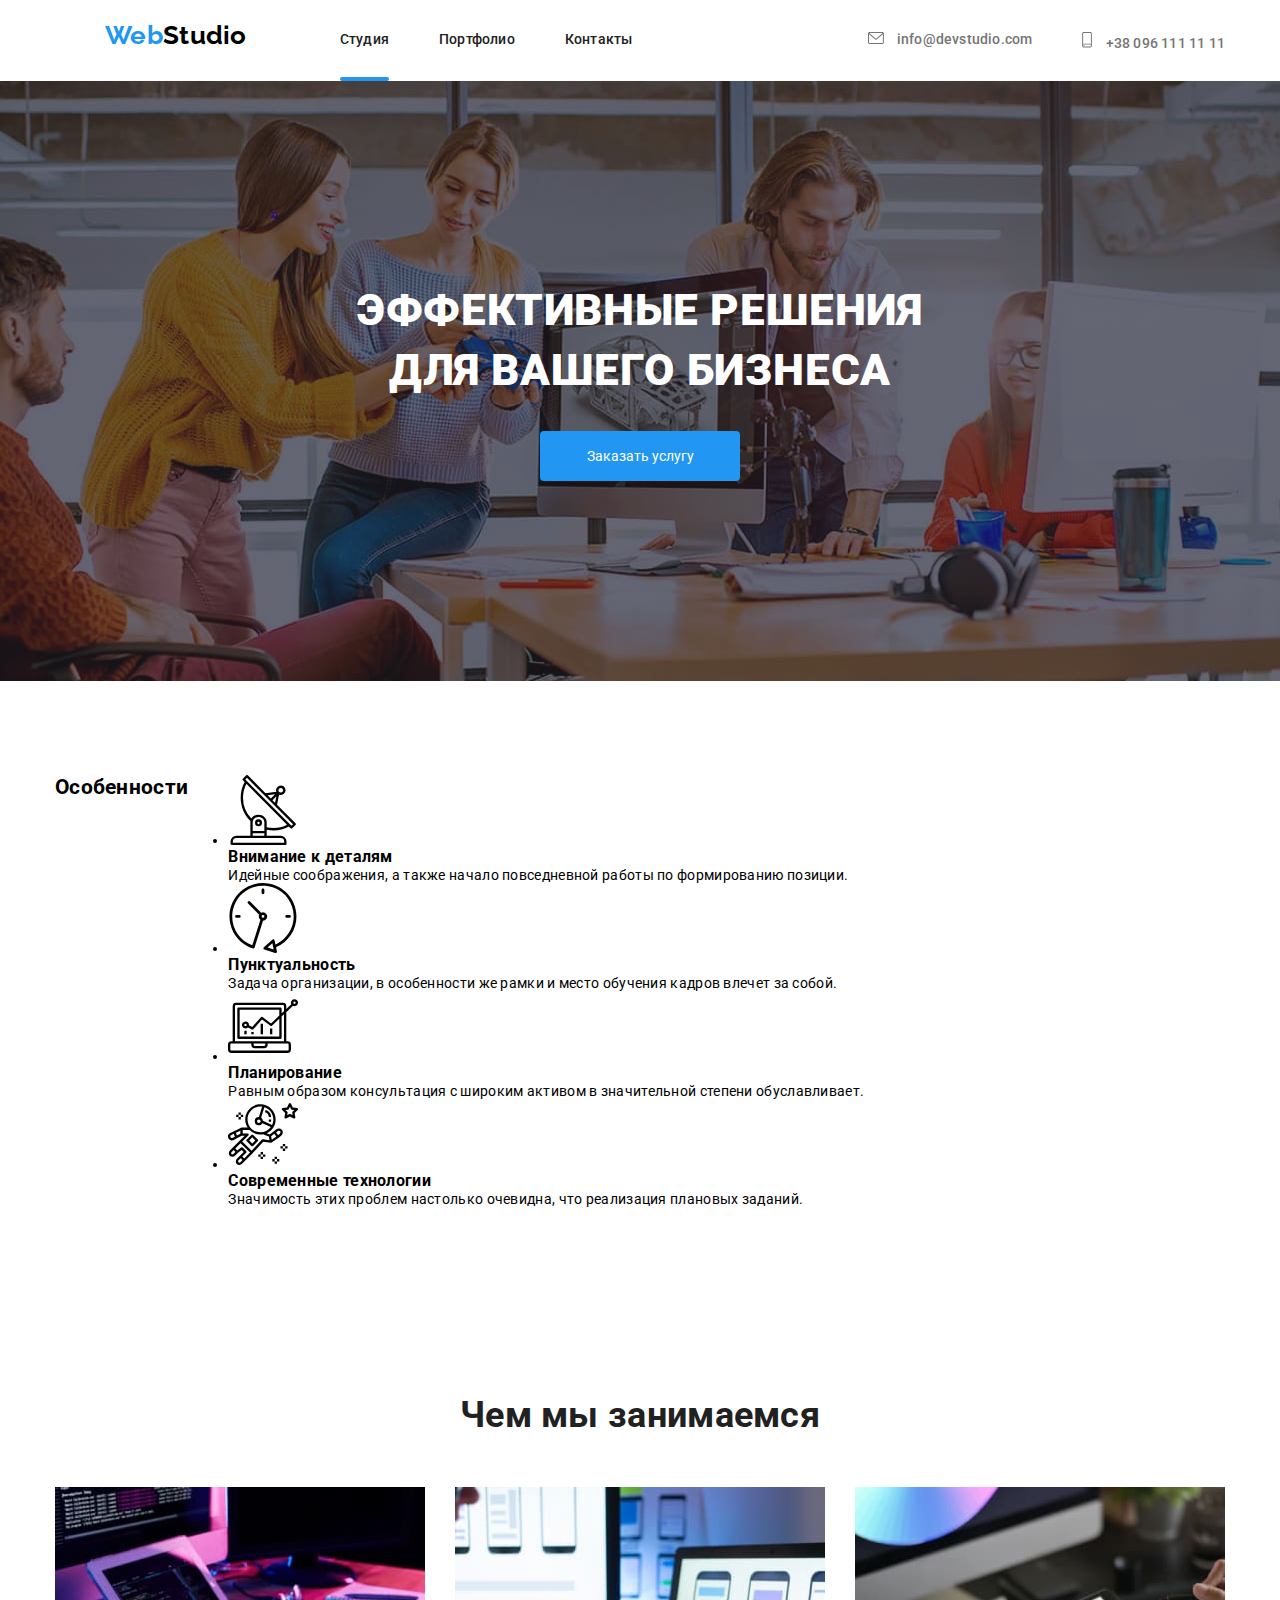
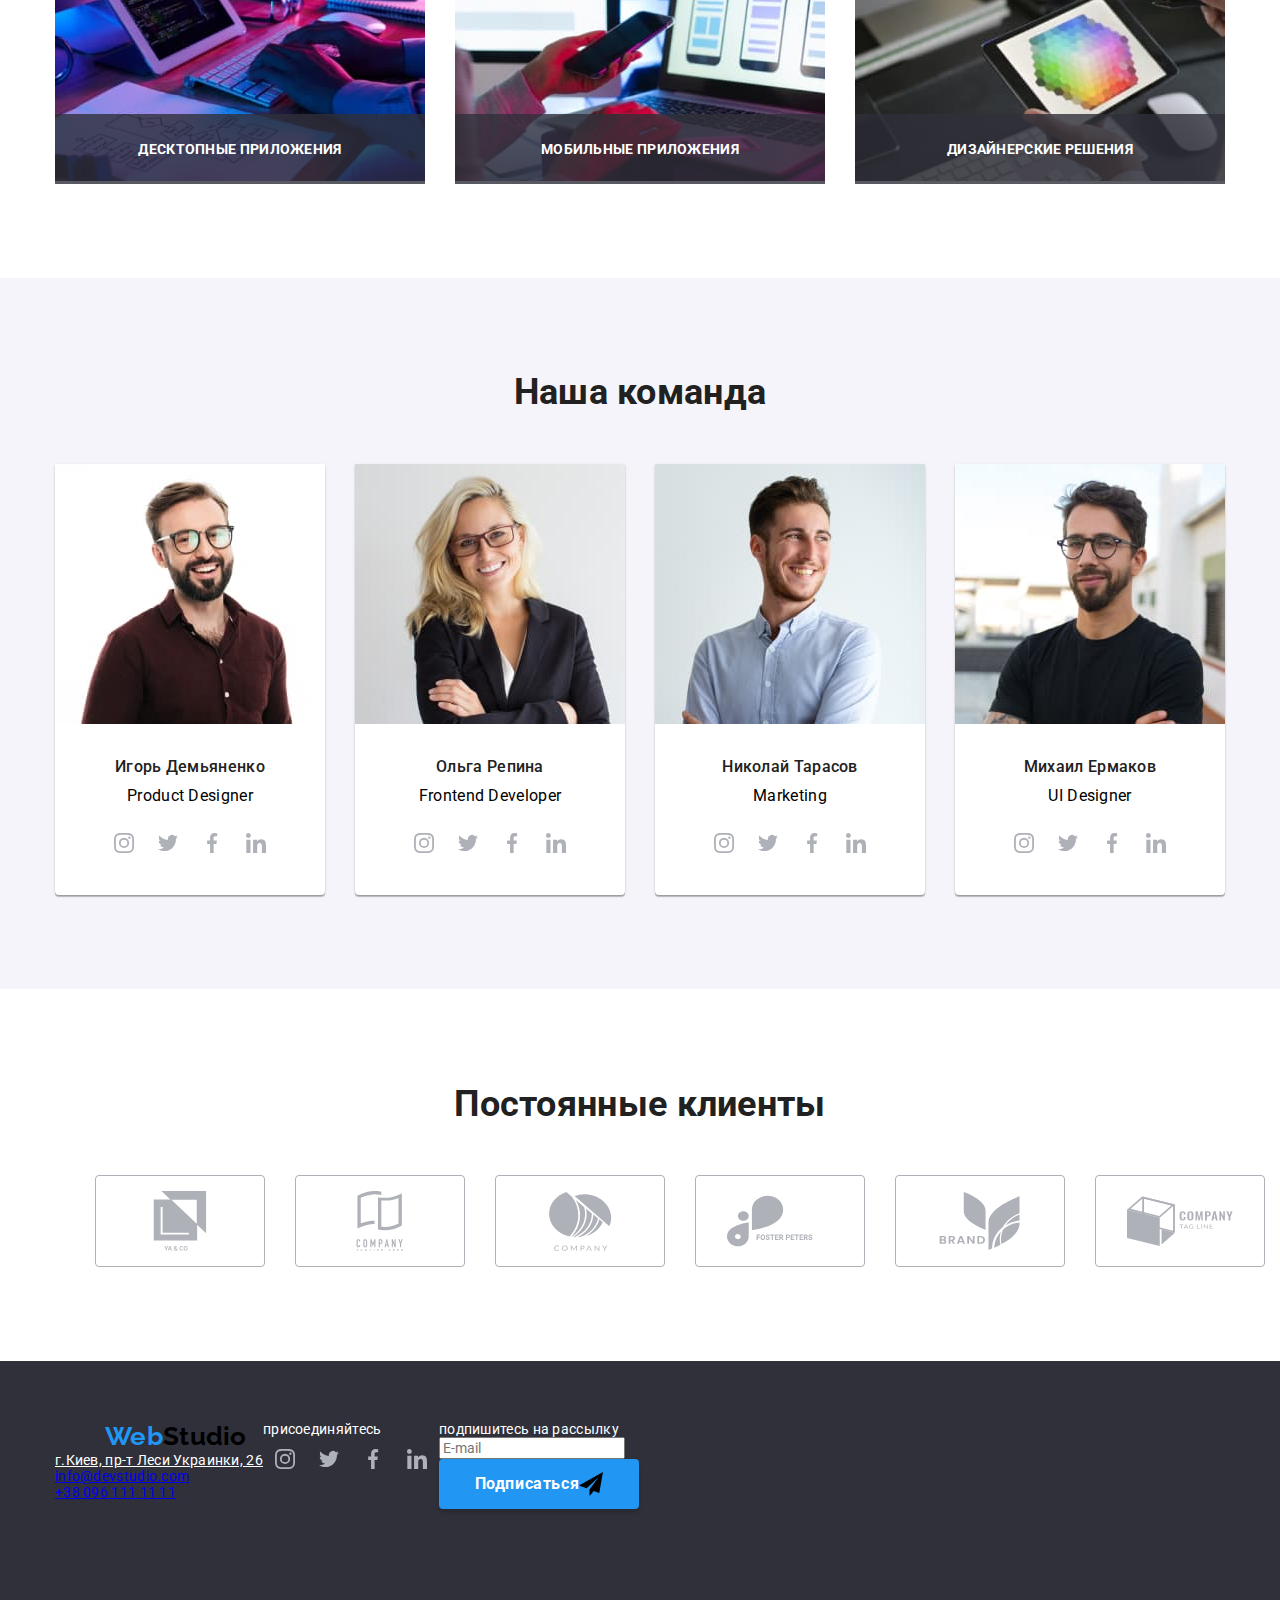
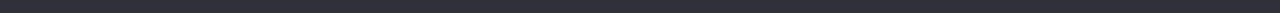
==== index.html @ 12f4eb8a "test 3" ====
<!DOCTYPE html>
<html lang="ru">
<head>
    <meta charset="UTF-8">
    <meta http-equiv="X-UA-Compatible" content="IE=edge">
    <meta name="viewport" content="width=device-width, initial-scale=1.0">
    <link rel="preconnect" href="https://fonts.googleapis.com">
    <link rel="preconnect" href="https://fonts.gstatic.com" crossorigin>
    <link href="https://fonts.googleapis.com/css2?family=Raleway:wght@700&display=swap" rel="stylesheet">
    <link rel="preconnect" href="https://fonts.googleapis.com">
    <link rel="preconnect" href="https://fonts.gstatic.com" crossorigin>
    <link href="https://fonts.googleapis.com/css2?family=Raleway:wght@700&family=Roboto:wght@400;500;700;900&display=swap" rel="stylesheet">
    <link rel="stylesheet" href="https://cdnjs.cloudflare.com/ajax/libs/modern-normalize/1.1.0/modern-normalize.min.css">
    <link rel="stylesheet" href="./css/main.min.css">
    <title>Document</title>
</head>
<body>
    <!--Хэдер-->
    <header>
        <div class="container container--baseline">
          <a class="logo" lang="en" href="./index.html"> <span class="logo__part">Web</span>Studio</a>
          <nav class="nav">
            <ul class="nav__list">
              <li class="nav__item"><a class="nav__link nav__link--current" href="./index.html">Студия</a></li>
              <li class="nav__item"><a class="nav__link" href="./portfolio.html">Портфолио</a></li>
              <li class="nav__item"><a class="nav__link" href="">Контакты</a></li>
            </ul>
          </nav>
          <ul class="contact contact--style">
            <li class="contact__item">
              <a class="contact__link contact__link--indent" href="mailto:info@devstudio.com">
                <svg class="contact__icon" width="16" height="12">
                  <use href="./images/icons.svg#iconenvelope"></use>
                </svg>
                info@devstudio.com
              </a>
            </li>
            <li class="contact__item">
              <a class="contact__link contact__link--style" href="tel:+380961111111">
                <svg class="contact__icon"  width="10" height="16">
                  <use href="./images/icons.svg#iconsmartphone"></use>
                </svg>
                +38 096 111 11 11
              </a>
            </li>
          </ul>
        </div>
    </header>
    <main>
        <!--Окно заказа услуги-->
        <section class="hero hero-bg hero--overlay hero--position" >
            <div class="hero__content">
              <h1 class="hero__title hero__title--position hero__title--color hero__title--text">Эффективные решения для вашего бизнеса</h1>
              <button class="button hero__button hero__button-text hero__button--color" type="button" data-modal-open>Заказать услугу</button>
            </div>
        </section>
        <!--Особенности-->
        <section class="section">
            <div class="container">
              <h2 class="peculiarities">Особенности</h2>
              <ul class="peculiarities-list">
                <li class="item">
                  <div class="peculiarities-pic">
                    <svg class="perculiarities-icon" height="70" width="70">
                      <use href="./images/icons.svg#iconantenna"></use>
                    </svg>
                  </div>
                  <h3 class="peculiarities-header">Внимание к деталям</h3>
                  <p class="peculiarities-text">
                    Идейные соображения, а также начало повседневной работы по формированию позиции.
                  </p>
                </li>
                <li class="item">
                  <div class="peculiarities-pic">
                    <svg class="perculiarities-icon" height="70" width="70">
                      <use href="./images/icons.svg#iconclock"></use>
                    </svg>
                  </div>
                  <h3 class="peculiarities-header">Пунктуальность</h3>
                  <p class="peculiarities-text">
                    Задача организации, в особенности же рамки и место обучения кадров влечет за собой.
                  </p>
                </li>
                <li class="item">
                  <div class="peculiarities-pic">
                    <svg class="perculiarities-icon" height="70" width="70">
                      <use href="./images/icons.svg#icondiagram"></use>
                    </svg>
                  </div>
                  <h3 class="peculiarities-header">Планирование</h3>
                  <p class="peculiarities-text">
                    Равным образом консультация с широким активом в значительной степени обуславливает.
                  </p>
                </li>
                <li class="item">
                  <div class="peculiarities-pic">
                    <svg class="perculiarities-icon" height="70" width="70">
                      <use href="./images/icons.svg#iconastronaut"></use>
                    </svg>
                  </div>
                  <h3 class="peculiarities-header">Современные технологии</h3>
                  <p class="peculiarities-text">
                    Значимость этих проблем настолько очевидна, что реализация плановых заданий.
                  </p>
                </li>
              </ul>
            </div>
        </section>
        <!--Чем мы занимаемся-->
        <section class="section">
            <div class="container work">
              <h2 class="work__title">Чем мы занимаемся</h2>
              <ul class="work__list">
                <li class="work__item">
                  <img src="./images/img-1.jpg" alt="Разработка для pc" width="370" height="294">
                  <div class="work__text">
                    <p>десктопные приложения</p>
                  </div>
                </li>
                <li class="work__item">
                  <img src="./images/img-2.jpg" alt="Разработка для телефонов" width="370" height="294">
                  <div class="work__text">
                    <p>мобильные приложения</p>
                  </div>
                </li>
                <li class="work__item">
                  <img src="./images/img-3.jpg" alt="Разработка для планшетов" width="370" height="294">
                  <div class="work__text">
                    <p>дизайнерские решения</p>
                  </div>
                </li>
              </ul>
            </div>
        </section>
        <!--Наша команда-->
        <section class="section section--bg">
            <div class="container team">
              <h2 class="team__title">Наша команда</h2>
              <ul class="team__list">
                <li class="team__item">
                  <img class="team__img" src="./images/img-4.jpg" alt="Игорь Демьяненко" width="270" height="260">
                  <div class="team__card">
                    <h3 class="team__name">Игорь Демьяненко</h3>
                    <p class="team__position" lang="en">
                      Product Designer
                    </p>
                    <ul class="social">
                      <li class="social__item">
                        <a class="social__link social__link--color" href="">
                          <svg class="social__icon" height="20" width="20">
                            <use href="./images/icons.svg#iconinstagram"></use>
                          </svg>
                        </a>
                      </li>
                      <li class="social__item">
                        <a class="social__link social__link--color" href="">
                          <svg class="social__icon" height="20" width="20">
                            <use href="./images/icons.svg#icontwitter"></use>
                          </svg>
                        </a>
                      </li>
                      <li class="social__item">
                        <a class="social__link social__link--color" href="">
                          <svg class="social__icon" height="20" width="20">
                            <use href="./images/icons.svg#iconfacebook"></use>
                          </svg>
                        </a>
                      </li>
                      <li class="social__item">
                        <a class="social__link social__link--color" href="">
                          <svg class="social__icon" height="20" width="20">
                            <use href="./images/icons.svg#iconlinkedin"></use>
                          </svg>
                        </a>
                      </li>
                    </ul>
                  </div>
                </li>
                <li class="team__item">
                  <img class="team__img" src="./images/img-5.jpg" alt="Ольга Репина" width="270" height="260">
                  <div class="team__card">
                    <h3 class="team__name">Ольга Репина</h3>
                    <p class="team__position" lang="en">
                      Frontend Developer
                    </p>
                    <ul class="social">
                      <li class="social__item">
                        <a class="social__link social__link--color" href="">
                          <svg class="social__icon" height="20" width="20">
                            <use href="./images/icons.svg#iconinstagram"></use>
                          </svg>
                        </a>
                      </li>
                      <li class="social__item">
                        <a class="social__link social__link--color" href="">
                          <svg class="social__icon" height="20" width="20">
                            <use href="./images/icons.svg#icontwitter"></use>
                          </svg>
                        </a>
                      </li>
                      <li class="social__item">
                        <a class="social__link social__link--color" href="">
                          <svg class="social__icon" height="20" width="20">
                            <use href="./images/icons.svg#iconfacebook"></use>
                          </svg>
                        </a>
                      </li>
                      <li class="social__item">
                        <a class="social__link social__link--color" href="">
                          <svg class="social__icon" height="20" width="20">
                            <use href="./images/icons.svg#iconlinkedin"></use>
                          </svg>
                        </a>
                      </li>
                    </ul>
                  </div>
                </li>
                <li class="team__item">
                  <img class="team__img" src="./images/img-6.jpg" alt="Николай Тарасов" width="270" height="260">
                  <div class="team__card">
                    <h3 class="team__name">Николай Тарасов</h3>
                    <p class="team__position" lang="en">
                      Marketing
                    </p>
                    <ul class="social">
                      <li class="social__item">
                        <a class="social__link social__link--color" href="">
                          <svg class="social__icon" height="20" width="20">
                            <use href="./images/icons.svg#iconinstagram"></use>
                          </svg>
                        </a>
                      </li>
                      <li class="social__item">
                        <a class="social__link social__link--color" href="">
                          <svg class="social__icon" height="20" width="20">
                            <use href="./images/icons.svg#icontwitter"></use>
                          </svg>
                        </a>
                      </li>
                      <li class="social__item">
                        <a class="social__link social__link--color" href="">
                          <svg class="social__icon" height="20" width="20">
                            <use href="./images/icons.svg#iconfacebook"></use>
                          </svg>
                        </a>
                      </li>
                      <li class="social__item">
                        <a class="social__link social__link--color" href="">
                          <svg class="social__icon" height="20" width="20">
                            <use href="./images/icons.svg#iconlinkedin"></use>
                          </svg>
                        </a>
                      </li>
                    </ul>
                  </div>
                </li>
                <li class="team__item">
                  <img class="team__img" src="./images/img-7.jpg" alt="Михаил Ермаков" width="270" height="260">
                  <div class="team__card">
                    <h3 class="team__name">Михаил Ермаков</h3>
                    <p class="team__position" lang="en">
                      UI Designer
                    </p>
                    <ul class="social">
                      <li class="social__item">
                        <a class="social__link social__link--color" href="">
                          <svg class="social__icon" height="20" width="20">
                            <use href="./images/icons.svg#iconinstagram"></use>
                          </svg>
                        </a>
                      </li>
                      <li class="social__item">
                        <a class="social__link social__link--color" href="">
                          <svg class="social__icon" height="20" width="20">
                            <use href="./images/icons.svg#icontwitter"></use>
                          </svg>
                        </a>
                      </li>
                      <li class="social__item">
                        <a class="social__link social__link--color" href="">
                          <svg class="social__icon" height="20" width="20">
                            <use href="./images/icons.svg#iconfacebook"></use>
                          </svg>
                        </a>
                      </li>
                      <li class="social__item">
                        <a class="social__link social__link--color" href="">
                          <svg class="social__icon" height="20" width="20">
                            <use href="./images/icons.svg#iconlinkedin"></use>
                          </svg>
                        </a>
                      </li>
                    </ul>
                  </div>
                </li>
              </ul>
            </div>
        </section>
        <!--Постоянные клиенты-->
        <section class="section">
          <div class="container clients">
            <h2 class="clients__title">Постоянные клиенты</h2>
            <ul class="clients__list">
              <li class="clients__item">
                <a class="clients__link" href="">
                  <svg class="clients__icon" height="60" width="106">
                    <use href="./images/icons.svg#iconcompany-1"></use>
                  </svg>
                </a>
              </li>
              <li class="clients__item">
                <a class="clients__link" href="">
                  <svg class="clients__icon" height="60" width="106">
                    <use href="./images/icons.svg#iconcompany-2"></use>
                  </svg>
                </a>
              </li>
              <li class="clients__item">
                <a class="clients__link" href="">
                  <svg class="clients__icon" height="60" width="106">
                    <use href="./images/icons.svg#iconcompany-3"></use>
                  </svg>
                </a>
              </li>
              <li class="clients__item">
                <a class="clients__link" href="">
                  <svg class="clients__icon" height="60" width="106">
                    <use href="./images/icons.svg#iconcompany-4"></use>
                  </svg>
                </a>
              </li>
              <li class="clients__item">
                <a class="clients__link" href="">
                  <svg class="clients__icon" height="60" width="106">
                    <use href="./images/icons.svg#iconcompany-5"></use>
                  </svg>
                </a>
              </li>
              <li class="clients__item">
                <a class="clients__link" href="">
                  <svg class="clients__icon" height="60" width="106">
                    <use href="./images/icons.svg#iconcompany-6"></use>
                  </svg>
                </a>
              </li>
            </ul>
          </div>
        </section>
    </main>
    <!--Футер-->
    <footer class="footer"> 
        <div class="container">
          <div>
            <a class="logo" lang="en" href="./index.html"> <span class="logo__part">Web</span>Studio</a>
            <address">
              <ul class="contact contact--text">
                <li class="contact__item ">
                  <a class="contact__adress" href="https://goo.gl/maps/x8rfosM5Hry5HzXB7" target="_blank"
                    rel="noopener noreferrer">г.Киев, пр-т Леси Украинки, 26</a>
                </li>
                <li class="contact__item">
                  <a class="contact__email" lang="en" href="mailto:info@devstudio.com">info@devstudio.com</a>
                </li>
                <li class="contact__item">
                  <a class="contact__tel" href="tel:+380961111111">+38 096 111 11 11</a>
                </li>
              </ul>
            </address>
          </div>
          <div class="footer-social">
            <p class="social-title">присоединяйтесь</p>
            <ul class="social">
              <li class="social__item">
                <a class="social__link social__link--color" href="">
                  <svg class="social__icon" height="20" width="20">
                    <use href="./images/icons.svg#iconinstagram"></use>
                  </svg>
                </a>
              </li>
              <li class="social__item">
                <a class="social__link social__link--color" href="">
                  <svg class="social__icon" height="20" width="20">
                    <use href="./images/icons.svg#icontwitter"></use>
                  </svg>
                </a>
              </li>
              <li class="social__item">
                <a class="social__link social__link--color" href="">
                  <svg class="social__icon" height="20" width="20">
                    <use href="./images/icons.svg#iconfacebook"></use>
                  </svg>
                </a>
              </li>
              <li class="social__item">
                <a class="social__link social__link--color" href="">
                  <svg class="social__icon" height="20" width="20">
                    <use href="./images/icons.svg#iconlinkedin"></use>
                  </svg>
                </a>
              </li>
            </ul>
          </div>
          <div class="footer-mailing">
            <p class="social-title">подпишитесь на рассылку</p>
            <form class="footer-form">
              <label for="subscribe">
                <input class="footer-email" type="email" name="mail" id="subscribe" placeholder="E-mail">
              </label>
              <button class="button footer__button footer__button--color footer__button--text" type="submit">
                Подписаться
                <svg width="24" height="24">
                  <use href="./images/icons.svg#iconsend"></use>
                </svg>
              </button>
            </form>
          </div>
        </div>
    </footer>
    <!--Модальное окно-->
    <div class="modal modal--hidden" data-modal>
      <div class="modal__page">
        <button class="modal__btn" data-modal-close>
          <svg height="14" width="14">
            <use href="./images/icons.svg#iconclose"></use>
          </svg>
        </button>
        <div class="modal__content">
          <b class="modal__title">Оставьте свои данные, мы вам перезвоним</b>
          <form class="modal__form">
            <div class="modal__field">
              <label class="modal__label" for="name">
                Имя
                <input class="modal__input" type="text" name="name" id="name">
                <svg class="modal__icon" width="18" height="18">
                  <use href="./images/icons.svg#iconperson"></use>
                </svg> 
              </label>
              <label class="modal__label" for="tel">
                Телефон
                <input class="modal__input" type="tel" name="tel" id="tel">
                <svg class="modal__icon" width="18" height="18">
                  <use href="./images/icons.svg#iconyour-phone"></use>
                </svg>
              </label>
              <label class="modal__label" for="mail">
                Почта
                <input class="modal__input" type="email" name="mail" id="mail">
                <svg class="modal__icon" width="18" height="18">
                  <use href="./images/icons.svg#iconyour-email"></use>
                </svg>
              </label>
              <label class="modal__label" for="comments">
                Комментарий
                <textarea class="modal__textarea" name="comments" id="comments" cols="30" rows="10" placeholder="Введите текст"></textarea>
              </label>
              <label class="modal__checkbox" for="policy">
                <input class="modal__policy" type="checkbox" name="policy" id="policy">
                <span class="modal__accept"></span>
                Соглашаюсь с рассылкой и принимаю
                <a class="modal__contract" href="">Условия договора</a>
              </label>
              <button class="button modal__button modal__button--color modal__button--text modal__button--position" type="submit">Отправить</button>
            </div>
          </form>
        </div>
      </div>
    </div>
    <script src="./js/modal.js"></script>
</body>
</html>
---- css/main.min.css ----
body{font-family:"Roboto",sans-serif;font-size:14px;letter-spacing:.3px;color:var(--first-text-color)}html{-webkit-box-sizing:border-box;box-sizing:border-box}*,*::before,*::after{-webkit-box-sizing:inherit;box-sizing:inherit}h1,h2,h3,p,ul{margin-top:0;margin-bottom:0}.container{display:-webkit-box;display:-ms-flexbox;display:flex;width:1200px;margin-left:auto;margin-right:auto;padding-left:15px;padding-right:15px}.container--baseline{-webkit-box-align:baseline;-ms-flex-align:baseline;align-items:baseline}.section{padding:94px 0}.section--bg{background-color:#f5f4fa}.logo{display:block;padding-left:50px;font-family:"Raleway",sans-serif;font-weight:700;font-size:26px;line-height:1.2;text-decoration:none;color:#000}.logo__part{color:#2196f3}.nav__list{display:-webkit-box;display:-ms-flexbox;display:flex;margin-left:93px;padding:0;list-style:none;color:#212121}.nav__item+.nav__item{margin-left:50px}.nav__link{position:relative;display:block;padding-top:32px;padding-bottom:33px;font-weight:500;line-height:1.14;letter-spacing:.2px;text-decoration:none;color:#212121;-webkit-transition:color 250ms cubic-bezier(0.4, 0, 0.2, 1);transition:color 250ms cubic-bezier(0.4, 0, 0.2, 1)}.nav__link--current::after{position:absolute;left:0;bottom:0;display:block;content:"";height:4px;width:100%;border-radius:2px;background-color:#2196f3}.nav__link:hover,.nav__link:focus{color:#2196f3}.contact{padding:0;list-style:none}.contact--style{display:-webkit-box;display:-ms-flexbox;display:flex;margin-left:auto;font-weight:500;line-height:1.14;letter-spacing:.2px}.contact--style .contact__item+.contact__item{margin-left:50px}.contact__link{text-decoration:none;color:#757575;-webkit-transition:color 250ms cubic-bezier(0.4, 0, 0.2, 1);transition:color 250ms cubic-bezier(0.4, 0, 0.2, 1)}.contact__link:hover,.contact__link:focus{color:#2196f3}.contact__link--indent{padding:30px 0}.contact__icon{margin-right:10px;fill:currentColor}.contact__item--text{font-style:normal;line-height:1.71;color:rgba(255,255,255,.6)}.contact__adress{color:#fff}.hero--bg{background-color:#c4c4c4}.hero--position{margin-left:auto;margin-right:auto}.hero--overlay{max-width:1600px;height:600px;background-image:-webkit-gradient(linear, left top, right top, from(rgba(47, 48, 58, 0.4)), to(rgba(47, 48, 58, 0.4))),url(../images/Img-hero.jpg);background-image:linear-gradient(to right, rgba(47, 48, 58, 0.4), rgba(47, 48, 58, 0.4)),url(../images/Img-hero.jpg);background-position:center;background-size:cover;background-repeat:no-repeat}.hero__content{padding:200px 0;text-align:center}.hero__title{max-width:650px}.hero__title--position{margin:0 auto;margin-bottom:30px}.hero__title--color{color:#fff}.hero__title--text{font-weight:900;font-size:44px;line-height:1.36;letter-spacing:.6px;text-transform:uppercase}.hero__button{padding:10px 32px}.hero__button--text{font-family:inherit;font-weight:700;font-size:16px;line-height:1.87;letter-spacing:.6px}.hero__button--color{color:#fff;background-color:#2196f3}.hero__button--color:hover,.hero__button--color:focus{background-color:#188ce8}.work{display:block}.work__title{margin-bottom:50px;font-weight:700;font-size:36px;line-height:1.16;text-align:center;color:#212121}.work__list{display:-webkit-box;display:-ms-flexbox;display:flex;padding:0;list-style:none}.work__item{position:relative}.work__list .work__item+.work__item{margin-left:30px}.work__text{position:absolute;left:0;bottom:0;display:-webkit-box;display:-ms-flexbox;display:flex;width:100%;height:70px;-webkit-box-pack:center;-ms-flex-pack:center;justify-content:center;-webkit-box-align:center;-ms-flex-align:center;align-items:center;font-weight:700;font-size:14px;line-height:16px;text-transform:uppercase;color:#fff;background-color:rgba(47,48,58,.8)}.team{display:block}.team__title{margin-bottom:50px;font-weight:700;font-size:36px;line-height:1.16;text-align:center;color:#212121}.team__list{padding:0;display:-webkit-box;display:-ms-flexbox;display:flex;list-style:none}.team__item{width:270px;margin-right:30px;background-color:#fff;border-radius:0px 0px 4px 4px;-webkit-box-shadow:0px 1px 3px rgba(0,0,0,.12),0px 1px 1px rgba(0,0,0,.14),0px 2px 1px rgba(0,0,0,.2);box-shadow:0px 1px 3px rgba(0,0,0,.12),0px 1px 1px rgba(0,0,0,.14),0px 2px 1px rgba(0,0,0,.2)}.team__card{padding-top:30px;padding-bottom:30px}.team__name{margin-bottom:10px;font-weight:500;font-size:16px;line-height:1.19;text-align:center;color:#212121}.team__position{margin-bottom:16px;font-size:16px;line-height:1.19;text-align:center}.social{display:-webkit-box;display:-ms-flexbox;display:flex;-webkit-box-pack:center;-ms-flex-pack:center;justify-content:center;list-style:none;padding:0}.social__link{display:-webkit-box;display:-ms-flexbox;display:flex;-webkit-box-pack:center;-ms-flex-pack:center;justify-content:center;-webkit-box-align:center;-ms-flex-align:center;align-items:center;padding:0;border:0;width:44px;height:44px;cursor:pointer;border-radius:50%;-webkit-transition:color 250ms cubic-bezier(0.4, 0, 0.2, 1),background-color 250ms cubic-bezier(0.4, 0, 0.2, 1);transition:color 250ms cubic-bezier(0.4, 0, 0.2, 1),background-color 250ms cubic-bezier(0.4, 0, 0.2, 1)}.social__link--color{color:#afb1b8}.social__link--color:hover,.social__link--colorfocus{color:#fff;background-color:#2196f3}.social__icon{fill:currentColor;height:20px;width:20px}.clients{display:block;margin-left:auto;margin-right:auto}.clients__title{margin-bottom:50px;font-weight:700;font-size:36px;line-height:1.17;text-align:center;color:#212121}.clients__list{display:-webkit-box;display:-ms-flexbox;display:flex;-webkit-box-align:center;-ms-flex-align:center;align-items:center;list-style:none}.clients__list .clients__item+.clients__item{margin-left:30px}.clients__link{display:-webkit-box;display:-ms-flexbox;display:flex;-webkit-box-pack:center;-ms-flex-pack:center;justify-content:center;-webkit-box-align:center;-ms-flex-align:center;align-items:center;height:92px;width:170px;color:#afb1b8;border:1px solid #afb1b8;-webkit-transition:color 250ms cubic-bezier(0.4, 0, 0.2, 1),border 250ms cubic-bezier(0.4, 0, 0.2, 1);transition:color 250ms cubic-bezier(0.4, 0, 0.2, 1),border 250ms cubic-bezier(0.4, 0, 0.2, 1);border-radius:4px}.clients__link:hover,.clients__link:focus{color:#188ce8;border-color:#2196f3}.clients__icon{fill:currentColor}.footer{display:-webkit-box;display:-ms-flexbox;display:flex;padding-bottom:60px;padding-top:60px;height:252px;color:#fff;background-color:#2f303a}.footer__button{display:-webkit-box;display:-ms-flexbox;display:flex;-webkit-box-pack:center;-ms-flex-pack:center;justify-content:center;-webkit-box-align:center;-ms-flex-align:center;align-items:center;-webkit-box-shadow:0px 4px 4px rgba(0,0,0,.15);box-shadow:0px 4px 4px rgba(0,0,0,.15)}.footer__button--color{color:#fff;background-color:#2196f3}.footer__button--text{font-weight:700;font-size:16px;line-height:1.87;-webkit-box-pack:center;-ms-flex-pack:center;justify-content:center;-webkit-box-align:center;-ms-flex-align:center;align-items:center;letter-spacing:.6px}.modal{position:fixed;top:0;left:0;width:100%;height:100%;background-color:rgba(0,0,0,.2);opacity:1;-webkit-transition:opacity 250ms cubic-bezier(0.4, 0, 0.2, 1);transition:opacity 250ms cubic-bezier(0.4, 0, 0.2, 1)}.modal--hidden{opacity:0;pointer-events:none}.modal--hidden .modal__page{-webkit-transform:translate(-50%, -50%) scale(0.25);transform:translate(-50%, -50%) scale(0.25)}.modal__btn{position:absolute;right:0;top:0;display:-webkit-box;display:-ms-flexbox;display:flex;margin-top:8px;margin-right:8px;margin-left:auto;height:30px;width:30px;-webkit-box-pack:center;-ms-flex-pack:center;justify-content:center;-webkit-box-align:center;-ms-flex-align:center;align-items:center;cursor:pointer;background-color:#fff;color:#000;border:1px solid rgba(0,0,0,.1);border-radius:50%;-webkit-transition:fill 250ms cubic-bezier(0.4, 0, 0.2, 1);transition:fill 250ms cubic-bezier(0.4, 0, 0.2, 1)}.modal__btn:hover,.modal__btn:focus{fill:#2196f3}.modal__page{position:absolute;top:50%;left:50%;display:-webkit-box;display:-ms-flexbox;display:flex;-webkit-box-orient:vertical;-webkit-box-direction:normal;-ms-flex-direction:column;flex-direction:column;-webkit-transform:translate(-50%, -50%) scale(1);transform:translate(-50%, -50%) scale(1);height:581px;width:528px;border-radius:4px;-webkit-box-shadow:0px 1px 3px rgba(0,0,0,.12),0px 1px 1px rgba(0,0,0,.14),0px 2px 1px rgba(0,0,0,.2);box-shadow:0px 1px 3px rgba(0,0,0,.12),0px 1px 1px rgba(0,0,0,.14),0px 2px 1px rgba(0,0,0,.2);background-color:#fff;-webkit-transition:-webkit-transform 250ms cubic-bezier(0.4, 0, 0.2, 1);transition:-webkit-transform 250ms cubic-bezier(0.4, 0, 0.2, 1);transition:transform 250ms cubic-bezier(0.4, 0, 0.2, 1);transition:transform 250ms cubic-bezier(0.4, 0, 0.2, 1), -webkit-transform 250ms cubic-bezier(0.4, 0, 0.2, 1)}.modal__content{margin:40px 40px}.modal__title{display:-webkit-box;display:-ms-flexbox;display:flex;margin-bottom:12px;font-weight:700;font-size:20px;line-height:1.15;-webkit-box-pack:center;-ms-flex-pack:center;justify-content:center;color:#212121}.modal__label{position:relative;display:-webkit-box;display:-ms-flexbox;display:flex;-webkit-box-orient:vertical;-webkit-box-direction:normal;-ms-flex-direction:column;flex-direction:column;margin-top:10px;margin-bottom:4px;font-size:12px;line-height:14px;letter-spacing:.1px;color:#212121}.modal__input{margin-top:4px;padding-left:42px;width:448px;height:40px;border:1px solid rgba(33,33,33,.2);outline:0;border-radius:4px;-webkit-transition:border 250ms cubic-bezier(0.4, 0, 0.2, 1);transition:border 250ms cubic-bezier(0.4, 0, 0.2, 1)}.modal__input:focus-within{border:1px solid #2196f3}.modal__icon{position:absolute;left:12px;top:50%;fill:currentColor;-webkit-transition:color 250ms cubic-bezier(0.4, 0, 0.2, 1);transition:color 250ms cubic-bezier(0.4, 0, 0.2, 1)}.modal__input:focus-within+.modal__icon{color:#2196f3}.modal__textarea{padding:12px 16px;height:120px;width:448px;margin-top:4px;margin-bottom:20px;border:1px solid rgba(33,33,33,.2);outline:0;border-radius:4px;resize:none;-webkit-transition:border 250ms cubic-bezier(0.4, 0, 0.2, 1);transition:border 250ms cubic-bezier(0.4, 0, 0.2, 1)}.modal__textarea:focus-within{border-color:#2196f3}.modal__checkbox{display:-webkit-box;display:-ms-flexbox;display:flex;width:auto;-webkit-box-pack:center;-ms-flex-pack:center;justify-content:center;-webkit-box-align:center;-ms-flex-align:center;align-items:center;line-height:1.71;margin-bottom:30px;margin-top:20px}.modal__policy{position:absolute;width:1px;height:1px;margin:-1px;border:0;padding:0;clip:rect(0 0 0 0);overflow:hidden}.modal__policy:checked+.modal__accept{border-color:#2196f3;background-image:url(../images/check.svg);background-size:contain;background-color:#2196f3;background-origin:border-box}.modal__accept{display:inline-block;margin-right:8px;height:15px;width:16px;border:2px solid #212121;border-radius:4px;-webkit-transition:background-color 250ms cubic-bezier(0.4, 0, 0.2, 1),border-color 250ms cubic-bezier(0.4, 0, 0.2, 1);transition:background-color 250ms cubic-bezier(0.4, 0, 0.2, 1),border-color 250ms cubic-bezier(0.4, 0, 0.2, 1)}.modal__contract{margin-left:4px;color:#2196f3}.modal__button{display:block;-webkit-transition:background-color 250ms cubic-bezier(0.4, 0, 0.2, 1);transition:background-color 250ms cubic-bezier(0.4, 0, 0.2, 1)}.modal__button--color{-webkit-box-shadow:0px 4px 4px rgba(0,0,0,.15);box-shadow:0px 4px 4px rgba(0,0,0,.15);color:#fff;background-color:#2196f3}.modal__button--color:hover,.modal__button--colorfocus{background-color:#188ce8}.modal__button--text{font-weight:700;font-size:16px;line-height:1.87;letter-spacing:.6px}.modal__button--position{margin-left:auto;margin-right:auto}.button{height:50px;width:200px;border:0;border-radius:4px;cursor:pointer;-webkit-transition:background-color 250ms cubic-bezier(0.4, 0, 0.2, 1);transition:background-color 250ms cubic-bezier(0.4, 0, 0.2, 1)}/*# sourceMappingURL=main.min.css.map */
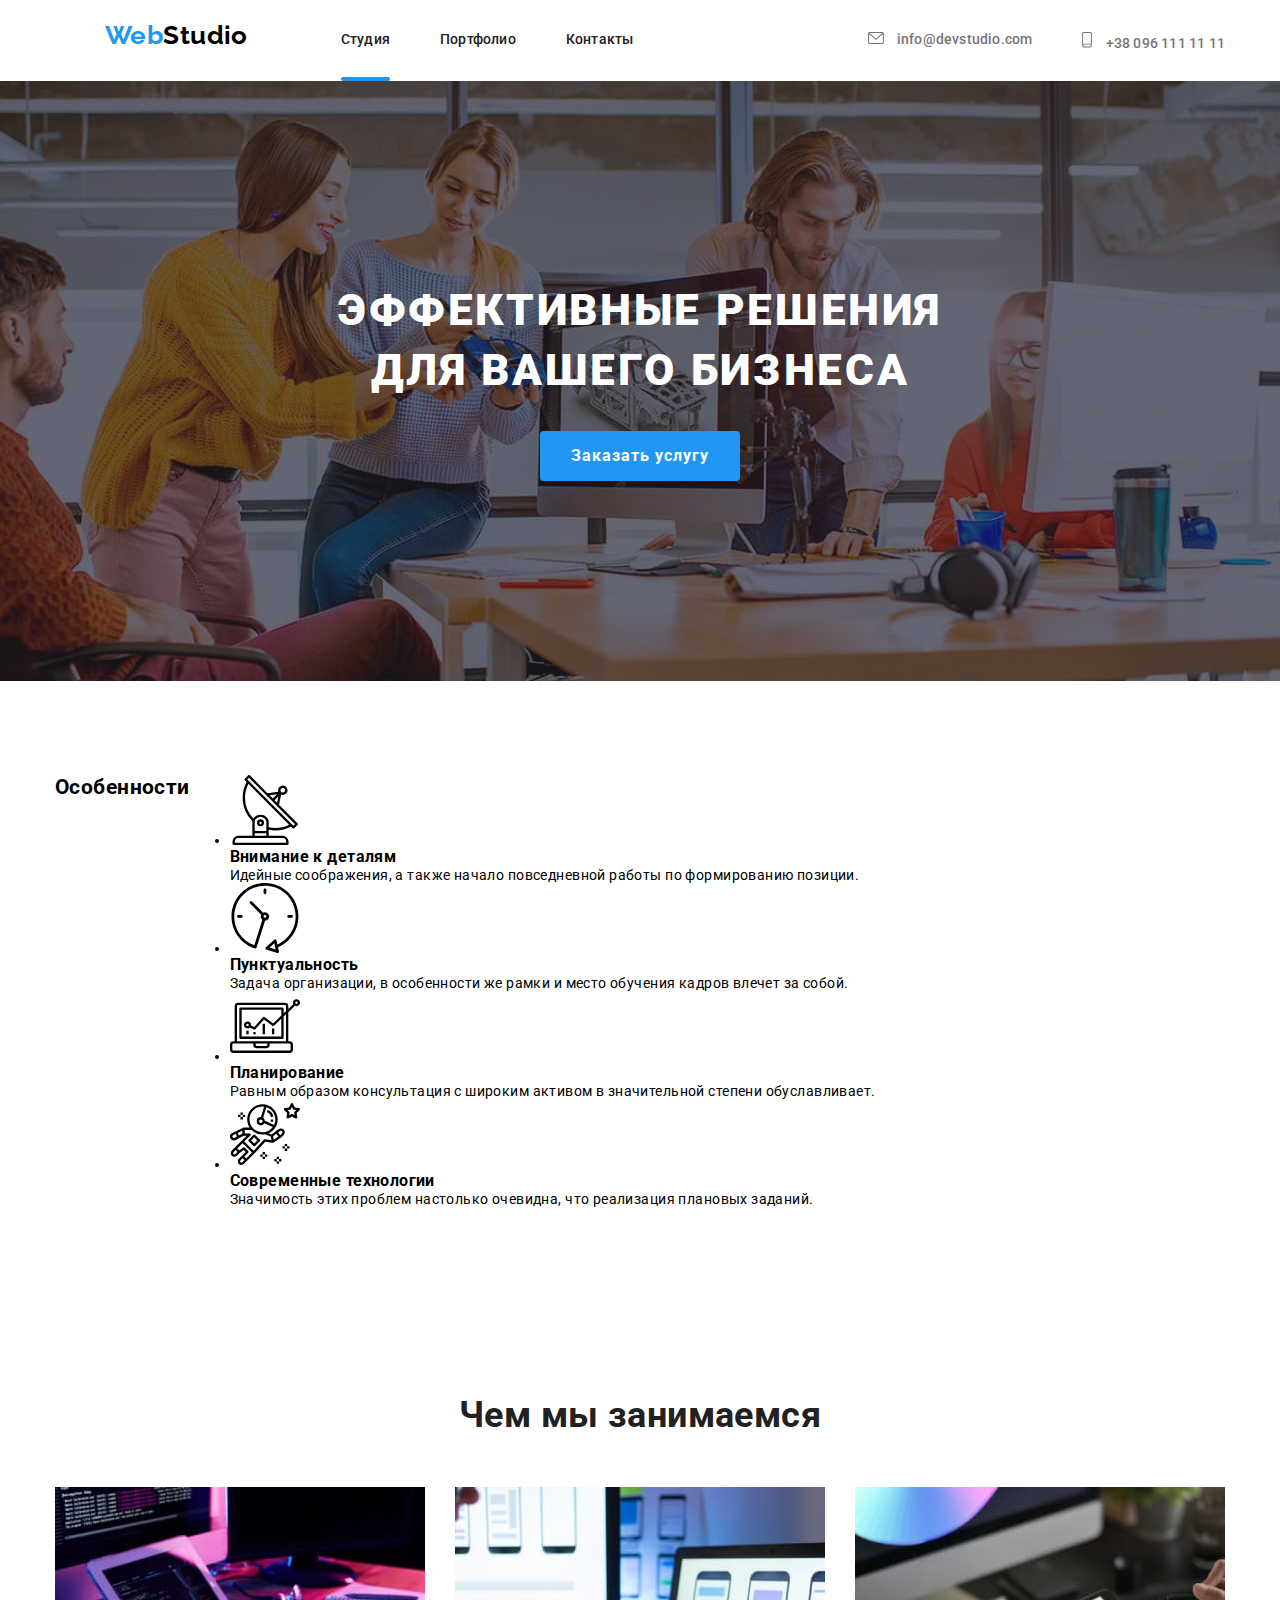
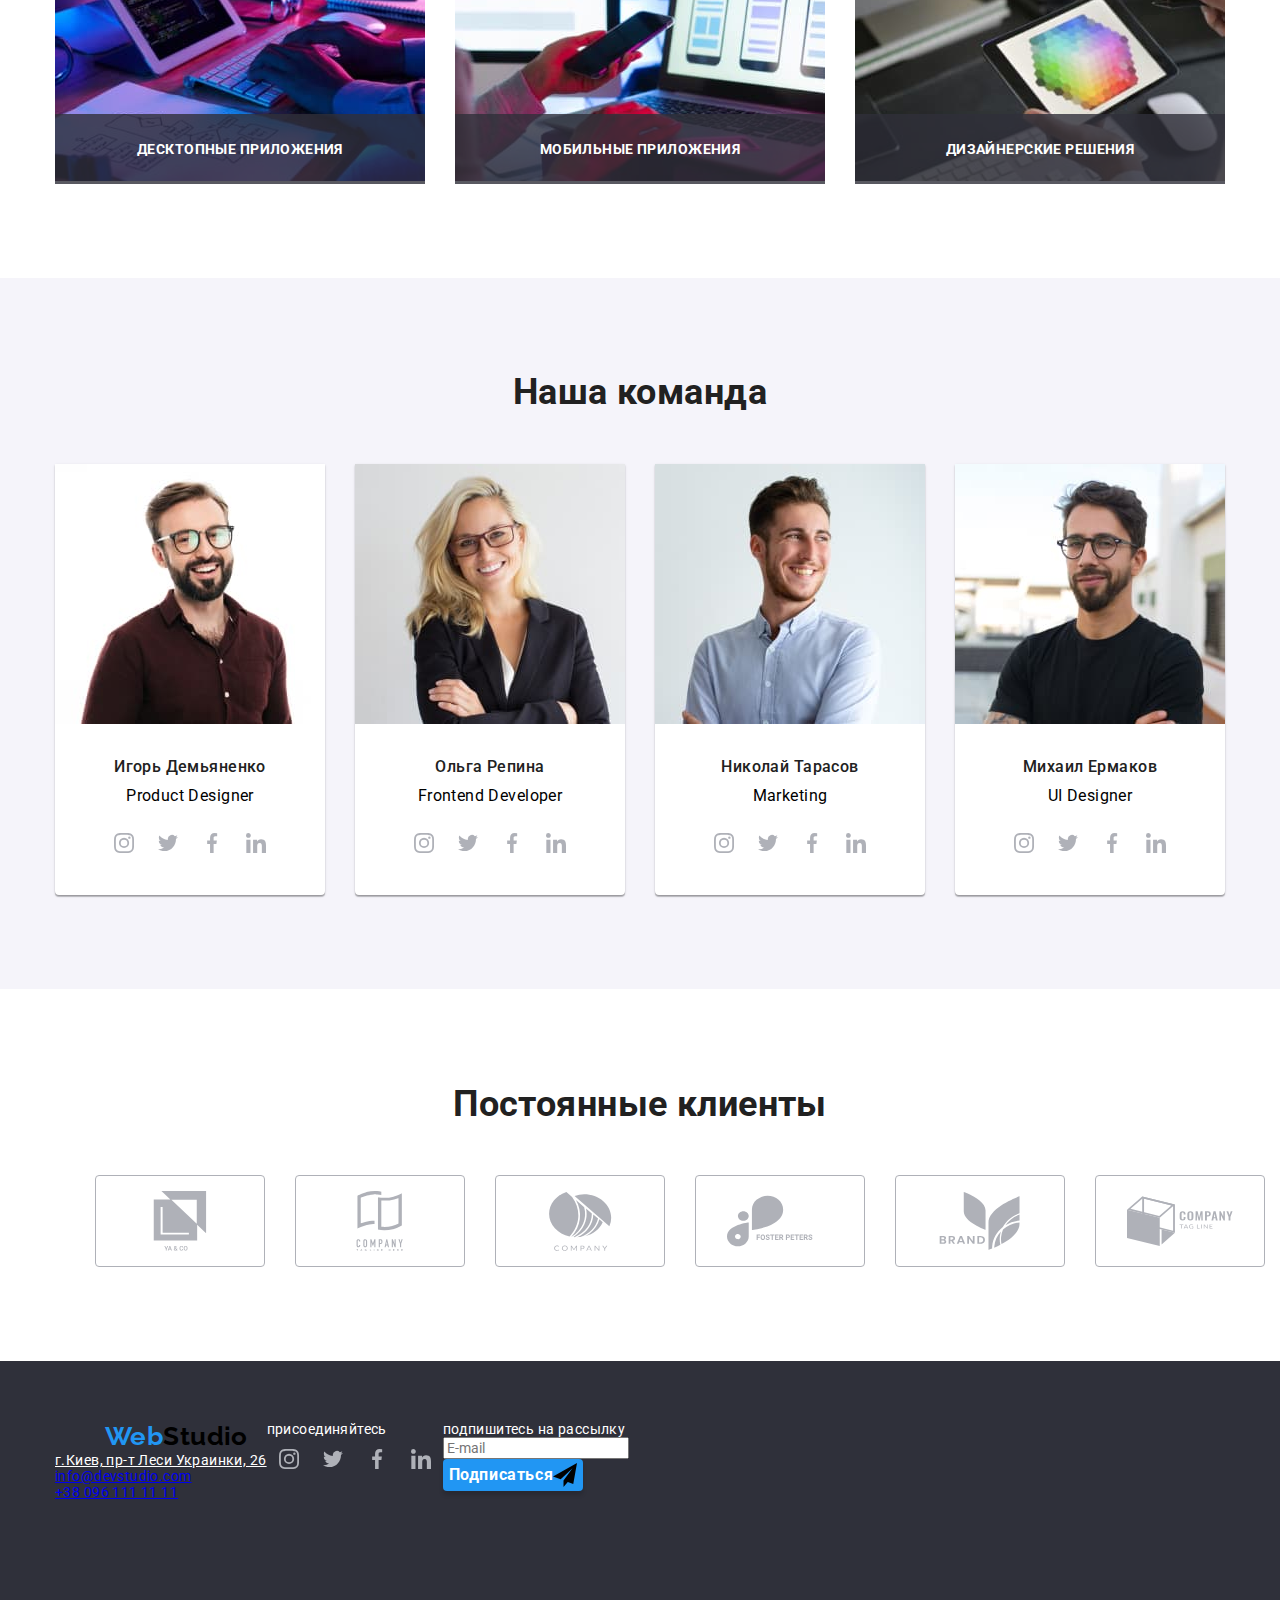
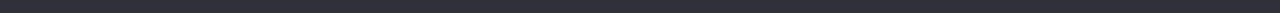
==== commit 867c4c39: "test 4" ====
--- a/index.html
+++ b/index.html
@@ -51,7 +51,7 @@
         <section class="hero hero-bg hero--overlay hero--position" >
             <div class="hero__content">
               <h1 class="hero__title hero__title--position hero__title--color hero__title--text">Эффективные решения для вашего бизнеса</h1>
-              <button class="button hero__button hero__button-text hero__button--color" type="button" data-modal-open>Заказать услугу</button>
+              <button class="button hero__button hero__button--text hero__button--color" type="button" data-modal-open>Заказать услугу</button>
             </div>
         </section>
         <!--Особенности-->
--- a/css/main.min.css
+++ b/css/main.min.css
@@ -1 +1 @@
-body{font-family:"Roboto",sans-serif;font-size:14px;letter-spacing:.3px;color:var(--first-text-color)}html{-webkit-box-sizing:border-box;box-sizing:border-box}*,*::before,*::after{-webkit-box-sizing:inherit;box-sizing:inherit}h1,h2,h3,p,ul{margin-top:0;margin-bottom:0}.container{display:-webkit-box;display:-ms-flexbox;display:flex;width:1200px;margin-left:auto;margin-right:auto;padding-left:15px;padding-right:15px}.container--baseline{-webkit-box-align:baseline;-ms-flex-align:baseline;align-items:baseline}.section{padding:94px 0}.section--bg{background-color:#f5f4fa}.logo{display:block;padding-left:50px;font-family:"Raleway",sans-serif;font-weight:700;font-size:26px;line-height:1.2;text-decoration:none;color:#000}.logo__part{color:#2196f3}.nav__list{display:-webkit-box;display:-ms-flexbox;display:flex;margin-left:93px;padding:0;list-style:none;color:#212121}.nav__item+.nav__item{margin-left:50px}.nav__link{position:relative;display:block;padding-top:32px;padding-bottom:33px;font-weight:500;line-height:1.14;letter-spacing:.2px;text-decoration:none;color:#212121;-webkit-transition:color 250ms cubic-bezier(0.4, 0, 0.2, 1);transition:color 250ms cubic-bezier(0.4, 0, 0.2, 1)}.nav__link--current::after{position:absolute;left:0;bottom:0;display:block;content:"";height:4px;width:100%;border-radius:2px;background-color:#2196f3}.nav__link:hover,.nav__link:focus{color:#2196f3}.contact{padding:0;list-style:none}.contact--style{display:-webkit-box;display:-ms-flexbox;display:flex;margin-left:auto;font-weight:500;line-height:1.14;letter-spacing:.2px}.contact--style .contact__item+.contact__item{margin-left:50px}.contact__link{text-decoration:none;color:#757575;-webkit-transition:color 250ms cubic-bezier(0.4, 0, 0.2, 1);transition:color 250ms cubic-bezier(0.4, 0, 0.2, 1)}.contact__link:hover,.contact__link:focus{color:#2196f3}.contact__link--indent{padding:30px 0}.contact__icon{margin-right:10px;fill:currentColor}.contact__item--text{font-style:normal;line-height:1.71;color:rgba(255,255,255,.6)}.contact__adress{color:#fff}.hero--bg{background-color:#c4c4c4}.hero--position{margin-left:auto;margin-right:auto}.hero--overlay{max-width:1600px;height:600px;background-image:-webkit-gradient(linear, left top, right top, from(rgba(47, 48, 58, 0.4)), to(rgba(47, 48, 58, 0.4))),url(../images/Img-hero.jpg);background-image:linear-gradient(to right, rgba(47, 48, 58, 0.4), rgba(47, 48, 58, 0.4)),url(../images/Img-hero.jpg);background-position:center;background-size:cover;background-repeat:no-repeat}.hero__content{padding:200px 0;text-align:center}.hero__title{max-width:650px}.hero__title--position{margin:0 auto;margin-bottom:30px}.hero__title--color{color:#fff}.hero__title--text{font-weight:900;font-size:44px;line-height:1.36;letter-spacing:.6px;text-transform:uppercase}.hero__button{padding:10px 32px}.hero__button--text{font-family:inherit;font-weight:700;font-size:16px;line-height:1.87;letter-spacing:.6px}.hero__button--color{color:#fff;background-color:#2196f3}.hero__button--color:hover,.hero__button--color:focus{background-color:#188ce8}.work{display:block}.work__title{margin-bottom:50px;font-weight:700;font-size:36px;line-height:1.16;text-align:center;color:#212121}.work__list{display:-webkit-box;display:-ms-flexbox;display:flex;padding:0;list-style:none}.work__item{position:relative}.work__list .work__item+.work__item{margin-left:30px}.work__text{position:absolute;left:0;bottom:0;display:-webkit-box;display:-ms-flexbox;display:flex;width:100%;height:70px;-webkit-box-pack:center;-ms-flex-pack:center;justify-content:center;-webkit-box-align:center;-ms-flex-align:center;align-items:center;font-weight:700;font-size:14px;line-height:16px;text-transform:uppercase;color:#fff;background-color:rgba(47,48,58,.8)}.team{display:block}.team__title{margin-bottom:50px;font-weight:700;font-size:36px;line-height:1.16;text-align:center;color:#212121}.team__list{padding:0;display:-webkit-box;display:-ms-flexbox;display:flex;list-style:none}.team__item{width:270px;margin-right:30px;background-color:#fff;border-radius:0px 0px 4px 4px;-webkit-box-shadow:0px 1px 3px rgba(0,0,0,.12),0px 1px 1px rgba(0,0,0,.14),0px 2px 1px rgba(0,0,0,.2);box-shadow:0px 1px 3px rgba(0,0,0,.12),0px 1px 1px rgba(0,0,0,.14),0px 2px 1px rgba(0,0,0,.2)}.team__card{padding-top:30px;padding-bottom:30px}.team__name{margin-bottom:10px;font-weight:500;font-size:16px;line-height:1.19;text-align:center;color:#212121}.team__position{margin-bottom:16px;font-size:16px;line-height:1.19;text-align:center}.social{display:-webkit-box;display:-ms-flexbox;display:flex;-webkit-box-pack:center;-ms-flex-pack:center;justify-content:center;list-style:none;padding:0}.social__link{display:-webkit-box;display:-ms-flexbox;display:flex;-webkit-box-pack:center;-ms-flex-pack:center;justify-content:center;-webkit-box-align:center;-ms-flex-align:center;align-items:center;padding:0;border:0;width:44px;height:44px;cursor:pointer;border-radius:50%;-webkit-transition:color 250ms cubic-bezier(0.4, 0, 0.2, 1),background-color 250ms cubic-bezier(0.4, 0, 0.2, 1);transition:color 250ms cubic-bezier(0.4, 0, 0.2, 1),background-color 250ms cubic-bezier(0.4, 0, 0.2, 1)}.social__link--color{color:#afb1b8}.social__link--color:hover,.social__link--colorfocus{color:#fff;background-color:#2196f3}.social__icon{fill:currentColor;height:20px;width:20px}.clients{display:block;margin-left:auto;margin-right:auto}.clients__title{margin-bottom:50px;font-weight:700;font-size:36px;line-height:1.17;text-align:center;color:#212121}.clients__list{display:-webkit-box;display:-ms-flexbox;display:flex;-webkit-box-align:center;-ms-flex-align:center;align-items:center;list-style:none}.clients__list .clients__item+.clients__item{margin-left:30px}.clients__link{display:-webkit-box;display:-ms-flexbox;display:flex;-webkit-box-pack:center;-ms-flex-pack:center;justify-content:center;-webkit-box-align:center;-ms-flex-align:center;align-items:center;height:92px;width:170px;color:#afb1b8;border:1px solid #afb1b8;-webkit-transition:color 250ms cubic-bezier(0.4, 0, 0.2, 1),border 250ms cubic-bezier(0.4, 0, 0.2, 1);transition:color 250ms cubic-bezier(0.4, 0, 0.2, 1),border 250ms cubic-bezier(0.4, 0, 0.2, 1);border-radius:4px}.clients__link:hover,.clients__link:focus{color:#188ce8;border-color:#2196f3}.clients__icon{fill:currentColor}.footer{display:-webkit-box;display:-ms-flexbox;display:flex;padding-bottom:60px;padding-top:60px;height:252px;color:#fff;background-color:#2f303a}.footer__button{display:-webkit-box;display:-ms-flexbox;display:flex;-webkit-box-pack:center;-ms-flex-pack:center;justify-content:center;-webkit-box-align:center;-ms-flex-align:center;align-items:center;-webkit-box-shadow:0px 4px 4px rgba(0,0,0,.15);box-shadow:0px 4px 4px rgba(0,0,0,.15)}.footer__button--color{color:#fff;background-color:#2196f3}.footer__button--text{font-weight:700;font-size:16px;line-height:1.87;-webkit-box-pack:center;-ms-flex-pack:center;justify-content:center;-webkit-box-align:center;-ms-flex-align:center;align-items:center;letter-spacing:.6px}.modal{position:fixed;top:0;left:0;width:100%;height:100%;background-color:rgba(0,0,0,.2);opacity:1;-webkit-transition:opacity 250ms cubic-bezier(0.4, 0, 0.2, 1);transition:opacity 250ms cubic-bezier(0.4, 0, 0.2, 1)}.modal--hidden{opacity:0;pointer-events:none}.modal--hidden .modal__page{-webkit-transform:translate(-50%, -50%) scale(0.25);transform:translate(-50%, -50%) scale(0.25)}.modal__btn{position:absolute;right:0;top:0;display:-webkit-box;display:-ms-flexbox;display:flex;margin-top:8px;margin-right:8px;margin-left:auto;height:30px;width:30px;-webkit-box-pack:center;-ms-flex-pack:center;justify-content:center;-webkit-box-align:center;-ms-flex-align:center;align-items:center;cursor:pointer;background-color:#fff;color:#000;border:1px solid rgba(0,0,0,.1);border-radius:50%;-webkit-transition:fill 250ms cubic-bezier(0.4, 0, 0.2, 1);transition:fill 250ms cubic-bezier(0.4, 0, 0.2, 1)}.modal__btn:hover,.modal__btn:focus{fill:#2196f3}.modal__page{position:absolute;top:50%;left:50%;display:-webkit-box;display:-ms-flexbox;display:flex;-webkit-box-orient:vertical;-webkit-box-direction:normal;-ms-flex-direction:column;flex-direction:column;-webkit-transform:translate(-50%, -50%) scale(1);transform:translate(-50%, -50%) scale(1);height:581px;width:528px;border-radius:4px;-webkit-box-shadow:0px 1px 3px rgba(0,0,0,.12),0px 1px 1px rgba(0,0,0,.14),0px 2px 1px rgba(0,0,0,.2);box-shadow:0px 1px 3px rgba(0,0,0,.12),0px 1px 1px rgba(0,0,0,.14),0px 2px 1px rgba(0,0,0,.2);background-color:#fff;-webkit-transition:-webkit-transform 250ms cubic-bezier(0.4, 0, 0.2, 1);transition:-webkit-transform 250ms cubic-bezier(0.4, 0, 0.2, 1);transition:transform 250ms cubic-bezier(0.4, 0, 0.2, 1);transition:transform 250ms cubic-bezier(0.4, 0, 0.2, 1), -webkit-transform 250ms cubic-bezier(0.4, 0, 0.2, 1)}.modal__content{margin:40px 40px}.modal__title{display:-webkit-box;display:-ms-flexbox;display:flex;margin-bottom:12px;font-weight:700;font-size:20px;line-height:1.15;-webkit-box-pack:center;-ms-flex-pack:center;justify-content:center;color:#212121}.modal__label{position:relative;display:-webkit-box;display:-ms-flexbox;display:flex;-webkit-box-orient:vertical;-webkit-box-direction:normal;-ms-flex-direction:column;flex-direction:column;margin-top:10px;margin-bottom:4px;font-size:12px;line-height:14px;letter-spacing:.1px;color:#212121}.modal__input{margin-top:4px;padding-left:42px;width:448px;height:40px;border:1px solid rgba(33,33,33,.2);outline:0;border-radius:4px;-webkit-transition:border 250ms cubic-bezier(0.4, 0, 0.2, 1);transition:border 250ms cubic-bezier(0.4, 0, 0.2, 1)}.modal__input:focus-within{border:1px solid #2196f3}.modal__icon{position:absolute;left:12px;top:50%;fill:currentColor;-webkit-transition:color 250ms cubic-bezier(0.4, 0, 0.2, 1);transition:color 250ms cubic-bezier(0.4, 0, 0.2, 1)}.modal__input:focus-within+.modal__icon{color:#2196f3}.modal__textarea{padding:12px 16px;height:120px;width:448px;margin-top:4px;margin-bottom:20px;border:1px solid rgba(33,33,33,.2);outline:0;border-radius:4px;resize:none;-webkit-transition:border 250ms cubic-bezier(0.4, 0, 0.2, 1);transition:border 250ms cubic-bezier(0.4, 0, 0.2, 1)}.modal__textarea:focus-within{border-color:#2196f3}.modal__checkbox{display:-webkit-box;display:-ms-flexbox;display:flex;width:auto;-webkit-box-pack:center;-ms-flex-pack:center;justify-content:center;-webkit-box-align:center;-ms-flex-align:center;align-items:center;line-height:1.71;margin-bottom:30px;margin-top:20px}.modal__policy{position:absolute;width:1px;height:1px;margin:-1px;border:0;padding:0;clip:rect(0 0 0 0);overflow:hidden}.modal__policy:checked+.modal__accept{border-color:#2196f3;background-image:url(../images/check.svg);background-size:contain;background-color:#2196f3;background-origin:border-box}.modal__accept{display:inline-block;margin-right:8px;height:15px;width:16px;border:2px solid #212121;border-radius:4px;-webkit-transition:background-color 250ms cubic-bezier(0.4, 0, 0.2, 1),border-color 250ms cubic-bezier(0.4, 0, 0.2, 1);transition:background-color 250ms cubic-bezier(0.4, 0, 0.2, 1),border-color 250ms cubic-bezier(0.4, 0, 0.2, 1)}.modal__contract{margin-left:4px;color:#2196f3}.modal__button{display:block;-webkit-transition:background-color 250ms cubic-bezier(0.4, 0, 0.2, 1);transition:background-color 250ms cubic-bezier(0.4, 0, 0.2, 1)}.modal__button--color{-webkit-box-shadow:0px 4px 4px rgba(0,0,0,.15);box-shadow:0px 4px 4px rgba(0,0,0,.15);color:#fff;background-color:#2196f3}.modal__button--color:hover,.modal__button--colorfocus{background-color:#188ce8}.modal__button--text{font-weight:700;font-size:16px;line-height:1.87;letter-spacing:.6px}.modal__button--position{margin-left:auto;margin-right:auto}.button{height:50px;width:200px;border:0;border-radius:4px;cursor:pointer;-webkit-transition:background-color 250ms cubic-bezier(0.4, 0, 0.2, 1);transition:background-color 250ms cubic-bezier(0.4, 0, 0.2, 1)}/*# sourceMappingURL=main.min.css.map */+/*! modern-normalize v1.1.0 | MIT License | https://github.com/sindresorhus/modern-normalize */*,::before,::after{-webkit-box-sizing:border-box;box-sizing:border-box}html{-moz-tab-size:4;-o-tab-size:4;tab-size:4}html{line-height:1.15;-webkit-text-size-adjust:100%}body{margin:0}body{font-family:system-ui,-apple-system,"Segoe UI",Roboto,Helvetica,Arial,sans-serif,"Apple Color Emoji","Segoe UI Emoji"}hr{height:0;color:inherit}abbr[title]{-webkit-text-decoration:underline dotted;text-decoration:underline dotted}b,strong{font-weight:bolder}code,kbd,samp,pre{font-family:ui-monospace,SFMono-Regular,Consolas,"Liberation Mono",Menlo,monospace;font-size:1em}small{font-size:80%}sub,sup{font-size:75%;line-height:0;position:relative;vertical-align:baseline}sub{bottom:-0.25em}sup{top:-0.5em}table{text-indent:0;border-color:inherit}button,input,optgroup,select,textarea{font-family:inherit;font-size:100%;line-height:1.15;margin:0}button,select{text-transform:none}button,[type=button],[type=reset],[type=submit]{-webkit-appearance:button}::-moz-focus-inner{border-style:none;padding:0}:-moz-focusring{outline:1px dotted ButtonText}:-moz-ui-invalid{box-shadow:none}legend{padding:0}progress{vertical-align:baseline}::-webkit-inner-spin-button,::-webkit-outer-spin-button{height:auto}[type=search]{-webkit-appearance:textfield;outline-offset:-2px}::-webkit-search-decoration{-webkit-appearance:none}::-webkit-file-upload-button{-webkit-appearance:button;font:inherit}summary{display:list-item}body{font-family:"Roboto",sans-serif;font-size:14px;letter-spacing:.03em;color:var(--first-text-color)}html{-webkit-box-sizing:border-box;box-sizing:border-box}*,*::before,*::after{-webkit-box-sizing:inherit;box-sizing:inherit}h1,h2,h3,p,ul{margin-top:0;margin-bottom:0}.container{display:-webkit-box;display:-ms-flexbox;display:flex;width:1200px;margin-left:auto;margin-right:auto;padding-left:15px;padding-right:15px}.container--baseline{-webkit-box-align:baseline;-ms-flex-align:baseline;align-items:baseline}.section{padding:94px 0}.section--bg{background-color:#f5f4fa}.header--border{border:1px solid #ececec}.logo{display:block;padding-left:50px;font-family:"Raleway",sans-serif;font-weight:700;font-size:26px;line-height:1.2;text-decoration:none;color:#000}.logo__part{color:#2196f3}.nav__list{display:-webkit-box;display:-ms-flexbox;display:flex;margin-left:93px;padding:0;list-style:none;color:#212121}.nav__item+.nav__item{margin-left:50px}.nav__link{position:relative;display:block;padding-top:32px;padding-bottom:33px;font-weight:500;line-height:1.14;letter-spacing:.2px;text-decoration:none;color:#212121;-webkit-transition:color 250ms cubic-bezier(0.4, 0, 0.2, 1);transition:color 250ms cubic-bezier(0.4, 0, 0.2, 1)}.nav__link--current::after{position:absolute;left:0;bottom:0;display:block;content:"";height:4px;width:100%;border-radius:2px;background-color:#2196f3}.nav__link:hover,.nav__link:focus{color:#2196f3}.contact{padding:0;list-style:none}.contact--style{display:-webkit-box;display:-ms-flexbox;display:flex;margin-left:auto;font-weight:500;line-height:1.14;letter-spacing:.2px}.contact--style .contact__item+.contact__item{margin-left:50px}.contact__link{text-decoration:none;color:#757575;-webkit-transition:color 250ms cubic-bezier(0.4, 0, 0.2, 1);transition:color 250ms cubic-bezier(0.4, 0, 0.2, 1)}.contact__link:hover,.contact__link:focus{color:#2196f3}.contact__link--indent{padding:30px 0}.contact__icon{margin-right:10px;fill:currentColor}.contact__item--text{font-style:normal;line-height:1.71;color:rgba(255,255,255,.6)}.contact__adress{color:#fff}.hero--bg{background-color:#c4c4c4}.hero--position{margin-left:auto;margin-right:auto}.hero--overlay{max-width:1600px;height:600px;background-image:-webkit-gradient(linear, left top, right top, from(rgba(47, 48, 58, 0.4)), to(rgba(47, 48, 58, 0.4))),url(../images/Img-hero.jpg);background-image:linear-gradient(to right, rgba(47, 48, 58, 0.4), rgba(47, 48, 58, 0.4)),url(../images/Img-hero.jpg);background-position:center;background-size:cover;background-repeat:no-repeat}.hero__content{padding:200px 0;text-align:center}.hero__title{max-width:650px}.hero__title--position{margin:0 auto;margin-bottom:30px}.hero__title--color{color:#fff}.hero__title--text{font-weight:900;font-size:44px;line-height:1.36;letter-spacing:.06em;text-transform:uppercase}.hero__button{padding:10px 31px}.hero__button--text{font-family:inherit;font-weight:700;font-size:16px;line-height:1.87;letter-spacing:.06em}.hero__button--color{color:#fff;background-color:#2196f3}.hero__button--color:hover,.hero__button--color:focus{background-color:#188ce8}.work{display:block}.work__title{margin-bottom:50px;font-weight:700;font-size:36px;line-height:1.16;text-align:center;color:#212121}.work__list{display:-webkit-box;display:-ms-flexbox;display:flex;padding:0;list-style:none}.work__item{position:relative}.work__list .work__item+.work__item{margin-left:30px}.work__text{position:absolute;left:0;bottom:0;display:-webkit-box;display:-ms-flexbox;display:flex;width:100%;height:70px;-webkit-box-pack:center;-ms-flex-pack:center;justify-content:center;-webkit-box-align:center;-ms-flex-align:center;align-items:center;font-weight:700;font-size:14px;line-height:16px;text-transform:uppercase;color:#fff;background-color:rgba(47,48,58,.8)}.team{display:block}.team__title{margin-bottom:50px;font-weight:700;font-size:36px;line-height:1.16;text-align:center;color:#212121}.team__list{padding:0;display:-webkit-box;display:-ms-flexbox;display:flex;list-style:none}.team__item{width:270px;margin-right:30px;background-color:#fff;border-radius:0px 0px 4px 4px;-webkit-box-shadow:0px 1px 3px rgba(0,0,0,.12),0px 1px 1px rgba(0,0,0,.14),0px 2px 1px rgba(0,0,0,.2);box-shadow:0px 1px 3px rgba(0,0,0,.12),0px 1px 1px rgba(0,0,0,.14),0px 2px 1px rgba(0,0,0,.2)}.team__card{padding-top:30px;padding-bottom:30px}.team__name{margin-bottom:10px;font-weight:500;font-size:16px;line-height:1.19;text-align:center;color:#212121}.team__position{margin-bottom:16px;font-size:16px;line-height:1.19;text-align:center}.social{display:-webkit-box;display:-ms-flexbox;display:flex;-webkit-box-pack:center;-ms-flex-pack:center;justify-content:center;list-style:none;padding:0}.social__link{display:-webkit-box;display:-ms-flexbox;display:flex;-webkit-box-pack:center;-ms-flex-pack:center;justify-content:center;-webkit-box-align:center;-ms-flex-align:center;align-items:center;padding:0;border:0;width:44px;height:44px;cursor:pointer;border-radius:50%;-webkit-transition:color 250ms cubic-bezier(0.4, 0, 0.2, 1),background-color 250ms cubic-bezier(0.4, 0, 0.2, 1);transition:color 250ms cubic-bezier(0.4, 0, 0.2, 1),background-color 250ms cubic-bezier(0.4, 0, 0.2, 1)}.social__link--color{color:#afb1b8}.social__link--color:hover,.social__link--colorfocus{color:#fff;background-color:#2196f3}.social__icon{fill:currentColor;height:20px;width:20px}.clients{display:block;margin-left:auto;margin-right:auto}.clients__title{margin-bottom:50px;font-weight:700;font-size:36px;line-height:1.17;text-align:center;color:#212121}.clients__list{display:-webkit-box;display:-ms-flexbox;display:flex;-webkit-box-align:center;-ms-flex-align:center;align-items:center;list-style:none}.clients__list .clients__item+.clients__item{margin-left:30px}.clients__link{display:-webkit-box;display:-ms-flexbox;display:flex;-webkit-box-pack:center;-ms-flex-pack:center;justify-content:center;-webkit-box-align:center;-ms-flex-align:center;align-items:center;height:92px;width:170px;color:#afb1b8;border:1px solid #afb1b8;-webkit-transition:color 250ms cubic-bezier(0.4, 0, 0.2, 1),border 250ms cubic-bezier(0.4, 0, 0.2, 1);transition:color 250ms cubic-bezier(0.4, 0, 0.2, 1),border 250ms cubic-bezier(0.4, 0, 0.2, 1);border-radius:4px}.clients__link:hover,.clients__link:focus{color:#188ce8;border-color:#2196f3}.clients__icon{fill:currentColor}.footer{display:-webkit-box;display:-ms-flexbox;display:flex;padding-bottom:60px;padding-top:60px;height:252px;color:#fff;background-color:#2f303a}.footer__button{display:-webkit-box;display:-ms-flexbox;display:flex;-webkit-box-pack:center;-ms-flex-pack:center;justify-content:center;-webkit-box-align:center;-ms-flex-align:center;align-items:center;-webkit-box-shadow:0px 4px 4px rgba(0,0,0,.15);box-shadow:0px 4px 4px rgba(0,0,0,.15)}.footer__button--color{color:#fff;background-color:#2196f3}.footer__button--text{font-weight:700;font-size:16px;line-height:1.87;-webkit-box-pack:center;-ms-flex-pack:center;justify-content:center;-webkit-box-align:center;-ms-flex-align:center;align-items:center;letter-spacing:.6px}.modal{position:fixed;top:0;left:0;width:100%;height:100%;background-color:rgba(0,0,0,.2);opacity:1;-webkit-transition:opacity 250ms cubic-bezier(0.4, 0, 0.2, 1);transition:opacity 250ms cubic-bezier(0.4, 0, 0.2, 1)}.modal--hidden{opacity:0;pointer-events:none}.modal--hidden .modal__page{-webkit-transform:translate(-50%, -50%) scale(0.25);transform:translate(-50%, -50%) scale(0.25)}.modal__btn{position:absolute;right:0;top:0;display:-webkit-box;display:-ms-flexbox;display:flex;margin-top:8px;margin-right:8px;margin-left:auto;height:30px;width:30px;-webkit-box-pack:center;-ms-flex-pack:center;justify-content:center;-webkit-box-align:center;-ms-flex-align:center;align-items:center;cursor:pointer;background-color:#fff;color:#000;border:1px solid rgba(0,0,0,.1);border-radius:50%;-webkit-transition:fill 250ms cubic-bezier(0.4, 0, 0.2, 1);transition:fill 250ms cubic-bezier(0.4, 0, 0.2, 1)}.modal__btn:hover,.modal__btn:focus{fill:#2196f3}.modal__page{position:absolute;top:50%;left:50%;display:-webkit-box;display:-ms-flexbox;display:flex;-webkit-box-orient:vertical;-webkit-box-direction:normal;-ms-flex-direction:column;flex-direction:column;-webkit-transform:translate(-50%, -50%) scale(1);transform:translate(-50%, -50%) scale(1);height:581px;width:528px;border-radius:4px;-webkit-box-shadow:0px 1px 3px rgba(0,0,0,.12),0px 1px 1px rgba(0,0,0,.14),0px 2px 1px rgba(0,0,0,.2);box-shadow:0px 1px 3px rgba(0,0,0,.12),0px 1px 1px rgba(0,0,0,.14),0px 2px 1px rgba(0,0,0,.2);background-color:#fff;-webkit-transition:-webkit-transform 250ms cubic-bezier(0.4, 0, 0.2, 1);transition:-webkit-transform 250ms cubic-bezier(0.4, 0, 0.2, 1);transition:transform 250ms cubic-bezier(0.4, 0, 0.2, 1);transition:transform 250ms cubic-bezier(0.4, 0, 0.2, 1), -webkit-transform 250ms cubic-bezier(0.4, 0, 0.2, 1)}.modal__content{margin:40px 40px}.modal__title{display:-webkit-box;display:-ms-flexbox;display:flex;margin-bottom:12px;font-weight:700;font-size:20px;line-height:1.15;-webkit-box-pack:center;-ms-flex-pack:center;justify-content:center;color:#212121}.modal__label{position:relative;display:-webkit-box;display:-ms-flexbox;display:flex;-webkit-box-orient:vertical;-webkit-box-direction:normal;-ms-flex-direction:column;flex-direction:column;margin-top:10px;margin-bottom:4px;font-size:12px;line-height:14px;letter-spacing:.1px;color:#212121}.modal__input{margin-top:4px;padding-left:42px;width:448px;height:40px;border:1px solid rgba(33,33,33,.2);outline:0;border-radius:4px;-webkit-transition:border 250ms cubic-bezier(0.4, 0, 0.2, 1);transition:border 250ms cubic-bezier(0.4, 0, 0.2, 1)}.modal__input:focus-within{border:1px solid #2196f3}.modal__icon{position:absolute;left:12px;top:50%;fill:currentColor;-webkit-transition:color 250ms cubic-bezier(0.4, 0, 0.2, 1);transition:color 250ms cubic-bezier(0.4, 0, 0.2, 1)}.modal__input:focus-within+.modal__icon{color:#2196f3}.modal__textarea{padding:12px 16px;height:120px;width:448px;margin-top:4px;margin-bottom:20px;border:1px solid rgba(33,33,33,.2);outline:0;border-radius:4px;resize:none;-webkit-transition:border 250ms cubic-bezier(0.4, 0, 0.2, 1);transition:border 250ms cubic-bezier(0.4, 0, 0.2, 1)}.modal__textarea:focus-within{border-color:#2196f3}.modal__checkbox{display:-webkit-box;display:-ms-flexbox;display:flex;width:auto;-webkit-box-pack:center;-ms-flex-pack:center;justify-content:center;-webkit-box-align:center;-ms-flex-align:center;align-items:center;line-height:1.71;margin-bottom:30px;margin-top:20px}.modal__policy{position:absolute;width:1px;height:1px;margin:-1px;border:0;padding:0;clip:rect(0 0 0 0);overflow:hidden}.modal__policy:checked+.modal__accept{border-color:#2196f3;background-image:url(../images/check.svg);background-size:contain;background-color:#2196f3;background-origin:border-box}.modal__accept{display:inline-block;margin-right:8px;height:15px;width:16px;border:2px solid #212121;border-radius:4px;-webkit-transition:background-color 250ms cubic-bezier(0.4, 0, 0.2, 1),border-color 250ms cubic-bezier(0.4, 0, 0.2, 1);transition:background-color 250ms cubic-bezier(0.4, 0, 0.2, 1),border-color 250ms cubic-bezier(0.4, 0, 0.2, 1)}.modal__contract{margin-left:4px;color:#2196f3}.modal__button{display:block;padding:10px 55px;-webkit-transition:background-color 250ms cubic-bezier(0.4, 0, 0.2, 1);transition:background-color 250ms cubic-bezier(0.4, 0, 0.2, 1)}.modal__button--color{-webkit-box-shadow:0px 4px 4px rgba(0,0,0,.15);box-shadow:0px 4px 4px rgba(0,0,0,.15);color:#fff;background-color:#2196f3}.modal__button--color:hover,.modal__button--colorfocus{background-color:#188ce8}.modal__button--text{font-weight:700;font-size:16px;line-height:1.87;letter-spacing:.6px}.modal__button--position{margin-left:auto;margin-right:auto}.portfolio{display:-webkit-box;display:-ms-flexbox;display:flex;-webkit-box-orient:vertical;-webkit-box-direction:normal;-ms-flex-direction:column;flex-direction:column;-webkit-box-pack:center;-ms-flex-pack:center;justify-content:center}.portfolio__list{margin-bottom:50px;padding:0;display:-webkit-box;display:-ms-flexbox;display:flex;-webkit-box-pack:center;-ms-flex-pack:center;justify-content:center;list-style:none}.portfolio__list .portfolio__item+.portfolio__item{margin-left:8px}.portfolio__button{padding:6px 22px;font-family:inherit;font-weight:500;font-size:16px;line-height:1.62;-webkit-transition:color 250ms cubic-bezier(0.4, 0, 0.2, 1),background-color 250ms cubic-bezier(0.4, 0, 0.2, 1),-webkit-box-shadow 250ms cubic-bezier(0.4, 0, 0.2, 1);transition:color 250ms cubic-bezier(0.4, 0, 0.2, 1),background-color 250ms cubic-bezier(0.4, 0, 0.2, 1),-webkit-box-shadow 250ms cubic-bezier(0.4, 0, 0.2, 1);transition:color 250ms cubic-bezier(0.4, 0, 0.2, 1),background-color 250ms cubic-bezier(0.4, 0, 0.2, 1),box-shadow 250ms cubic-bezier(0.4, 0, 0.2, 1);transition:color 250ms cubic-bezier(0.4, 0, 0.2, 1),background-color 250ms cubic-bezier(0.4, 0, 0.2, 1),box-shadow 250ms cubic-bezier(0.4, 0, 0.2, 1),-webkit-box-shadow 250ms cubic-bezier(0.4, 0, 0.2, 1)}.portfolio__button:hover,.portfolio__button:focus{background-color:#2196f3;color:#fff;-webkit-box-shadow:0px 3px 1px rgba(0,0,0,.1),0px 1px 2px rgba(0,0,0,.08),0px 2px 2px rgba(0,0,0,.12);box-shadow:0px 3px 1px rgba(0,0,0,.1),0px 1px 2px rgba(0,0,0,.08),0px 2px 2px rgba(0,0,0,.12)}.portfolio__button--color{color:#212121;background-color:#f5f4fa}.portfolio__button--current{color:#fff;background-color:#2196f3;-webkit-box-shadow:0px 3px 1px rgba(0,0,0,.1),0px 1px 2px rgba(0,0,0,.08),0px 2px 2px rgba(0,0,0,.12);box-shadow:0px 3px 1px rgba(0,0,0,.1),0px 1px 2px rgba(0,0,0,.08),0px 2px 2px rgba(0,0,0,.12)}.portfolio__card{padding:24px 20px;overflow:hidden}.project{padding:0;margin:-15px;display:-webkit-box;display:-ms-flexbox;display:flex;-ms-flex-wrap:wrap;flex-wrap:wrap}.project__item{margin:15px;width:370px;border:1px solid #eee;list-style:none;cursor:pointer;-webkit-transition:-webkit-box-shadow 250ms cubic-bezier(0.4, 0, 0.2, 1);transition:-webkit-box-shadow 250ms cubic-bezier(0.4, 0, 0.2, 1);transition:box-shadow 250ms cubic-bezier(0.4, 0, 0.2, 1);transition:box-shadow 250ms cubic-bezier(0.4, 0, 0.2, 1), -webkit-box-shadow 250ms cubic-bezier(0.4, 0, 0.2, 1)}.project__item:hover,.project__item:focus{-webkit-box-shadow:0px 1px 1px rgba(0,0,0,.12),0px 4px 4px rgba(0,0,0,.06),1px 4px 6px rgba(0,0,0,.16);box-shadow:0px 1px 1px rgba(0,0,0,.12),0px 4px 4px rgba(0,0,0,.06),1px 4px 6px rgba(0,0,0,.16)}.project__img{position:relative;overflow:hidden}.project__img>img{width:100%;-o-object-fit:contain;object-fit:contain;-o-object-position:top right;object-position:top right;display:block}.project__info{position:absolute;pointer-events:none;top:0;left:0;height:294px;width:100%;padding:63px 24px;font-size:18px;line-height:1.56;color:#fff;opacity:0;background-color:rgba(33,150,243,.9);-webkit-transform:translateY(100%);transform:translateY(100%);-webkit-transition:opacity 250ms cubic-bezier(0.4, 0, 0.2, 1),-webkit-transform 250ms cubic-bezier(0.4, 0, 0.2, 1);transition:opacity 250ms cubic-bezier(0.4, 0, 0.2, 1),-webkit-transform 250ms cubic-bezier(0.4, 0, 0.2, 1);transition:transform 250ms cubic-bezier(0.4, 0, 0.2, 1),opacity 250ms cubic-bezier(0.4, 0, 0.2, 1);transition:transform 250ms cubic-bezier(0.4, 0, 0.2, 1),opacity 250ms cubic-bezier(0.4, 0, 0.2, 1),-webkit-transform 250ms cubic-bezier(0.4, 0, 0.2, 1)}.project__item:hover .project__info{opacity:1;-webkit-transform:translateY(calc(100% - 294px));transform:translateY(calc(100% - 294px))}.project__name{margin-bottom:4px;font-weight:700;font-size:18px;line-height:2;letter-spacing:.06em;color:#212121}.project__type{font-size:16px;line-height:1.87;color:#757575}.button{max-height:50px;max-width:200px;border:0;border-radius:4px;cursor:pointer;-webkit-transition:background-color 250ms cubic-bezier(0.4, 0, 0.2, 1);transition:background-color 250ms cubic-bezier(0.4, 0, 0.2, 1)}/*# sourceMappingURL=main.min.css.map */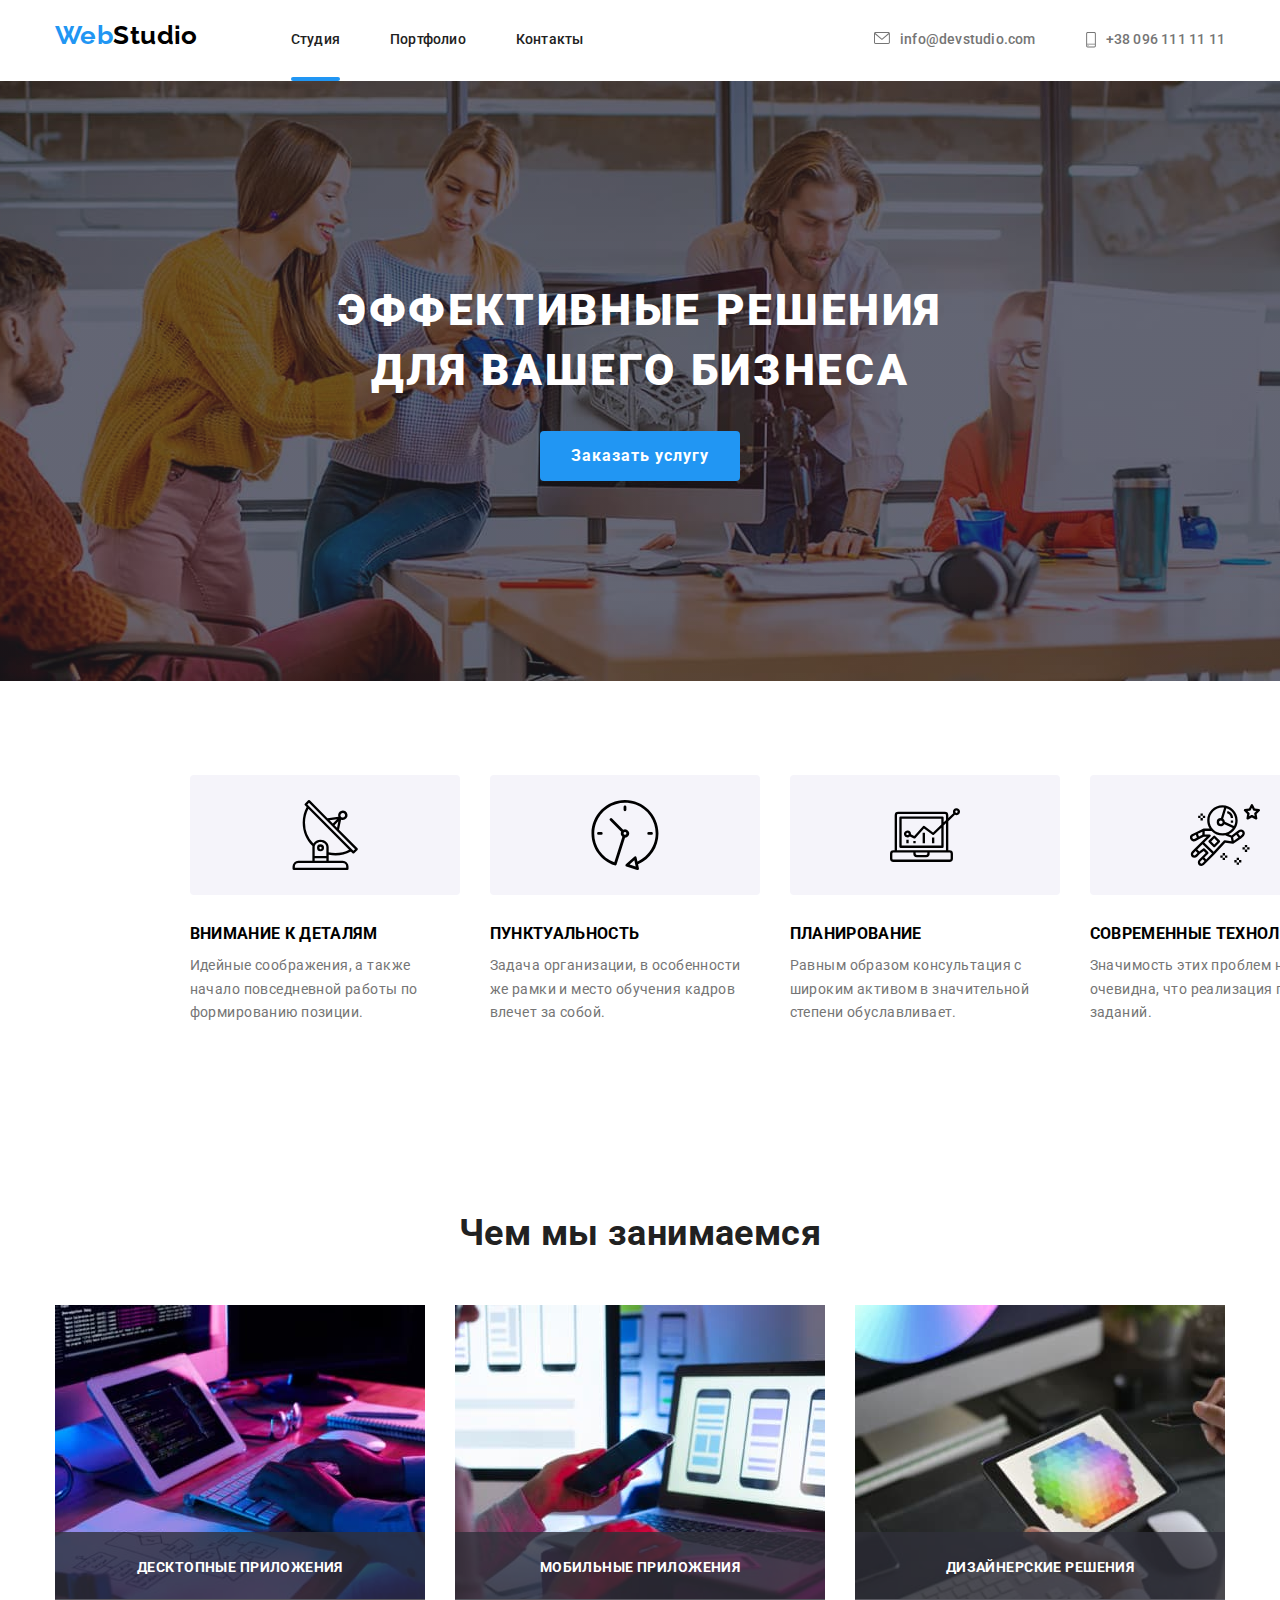
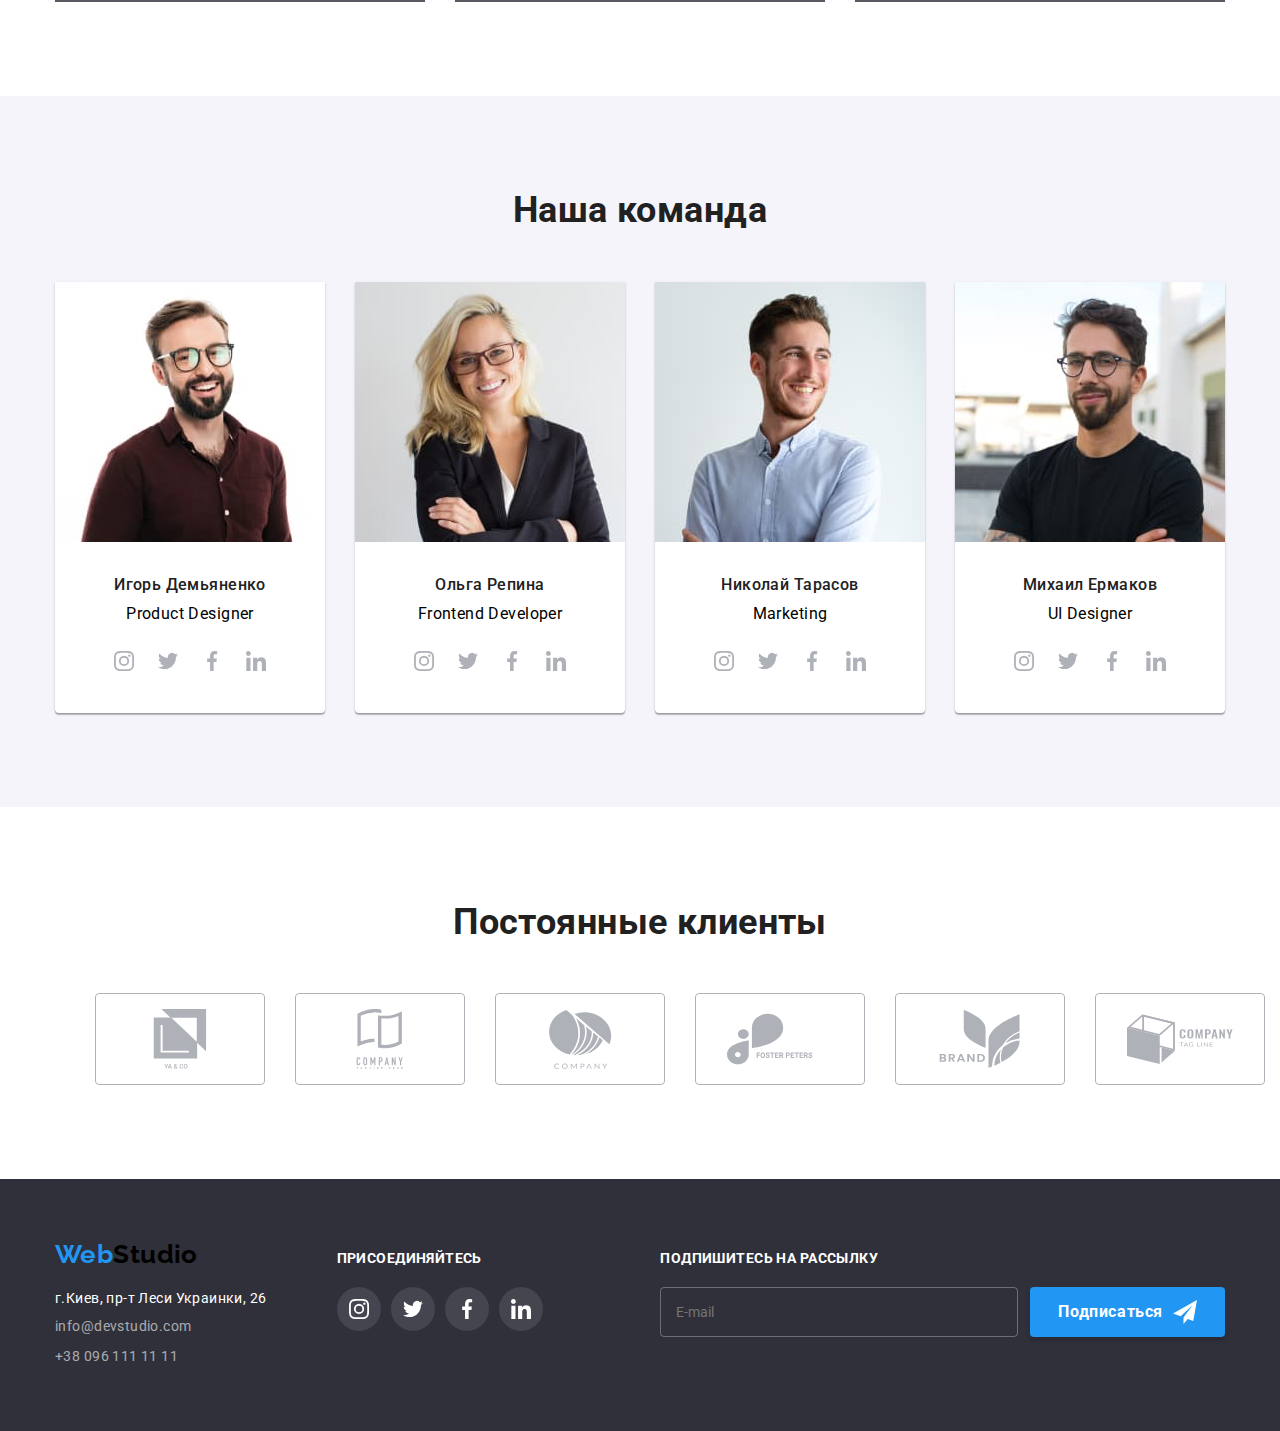
==== commit abc01646: "finish" ====
--- a/index.html
+++ b/index.html
@@ -18,7 +18,7 @@
     <!--Хэдер-->
     <header>
         <div class="container container--baseline">
-          <a class="logo" lang="en" href="./index.html"> <span class="logo__part">Web</span>Studio</a>
+          <a class="logo header__logo" lang="en" href="./index.html"> <span class="logo__part">Web</span>Studio</a>
           <nav class="nav">
             <ul class="nav__list">
               <li class="nav__item"><a class="nav__link nav__link--current" href="./index.html">Студия</a></li>
@@ -55,51 +55,51 @@
             </div>
         </section>
         <!--Особенности-->
-        <section class="section">
+        <section class="section peculiarities">
             <div class="container">
-              <h2 class="peculiarities">Особенности</h2>
-              <ul class="peculiarities-list">
-                <li class="item">
-                  <div class="peculiarities-pic">
-                    <svg class="perculiarities-icon" height="70" width="70">
+              <h2 class="peculiarities__header">Особенности</h2>
+              <ul class="peculiarities__list">
+                <li class="peculiarities__item">
+                  <div class="peculiarities__pic">
+                    <svg class="perculiarities__icon" height="70" width="70">
                       <use href="./images/icons.svg#iconantenna"></use>
                     </svg>
                   </div>
-                  <h3 class="peculiarities-header">Внимание к деталям</h3>
-                  <p class="peculiarities-text">
+                  <h3 class="peculiarities__title">Внимание к деталям</h3>
+                  <p class="peculiarities__text">
                     Идейные соображения, а также начало повседневной работы по формированию позиции.
                   </p>
                 </li>
-                <li class="item">
-                  <div class="peculiarities-pic">
-                    <svg class="perculiarities-icon" height="70" width="70">
+                <li class="peculiarities__item">
+                  <div class="peculiarities__pic">
+                    <svg class="perculiarities__icon" height="70" width="70">
                       <use href="./images/icons.svg#iconclock"></use>
                     </svg>
                   </div>
-                  <h3 class="peculiarities-header">Пунктуальность</h3>
-                  <p class="peculiarities-text">
+                  <h3 class="peculiarities__title">Пунктуальность</h3>
+                  <p class="peculiarities__text">
                     Задача организации, в особенности же рамки и место обучения кадров влечет за собой.
                   </p>
                 </li>
-                <li class="item">
-                  <div class="peculiarities-pic">
-                    <svg class="perculiarities-icon" height="70" width="70">
+                <li class="peculiarities__item">
+                  <div class="peculiarities__pic">
+                    <svg class="perculiarities__icon" height="70" width="70">
                       <use href="./images/icons.svg#icondiagram"></use>
                     </svg>
                   </div>
-                  <h3 class="peculiarities-header">Планирование</h3>
-                  <p class="peculiarities-text">
+                  <h3 class="peculiarities__title">Планирование</h3>
+                  <p class="peculiarities__text">
                     Равным образом консультация с широким активом в значительной степени обуславливает.
                   </p>
                 </li>
-                <li class="item">
-                  <div class="peculiarities-pic">
-                    <svg class="perculiarities-icon" height="70" width="70">
+                <li class="peculiarities__item">
+                  <div class="peculiarities__pic">
+                    <svg class="perculiarities__icon" height="70" width="70">
                       <use href="./images/icons.svg#iconastronaut"></use>
                     </svg>
                   </div>
-                  <h3 class="peculiarities-header">Современные технологии</h3>
-                  <p class="peculiarities-text">
+                  <h3 class="peculiarities__title">Современные технологии</h3>
+                  <p class="peculiarities__text">
                     Значимость этих проблем настолько очевидна, что реализация плановых заданий.
                   </p>
                 </li>
@@ -107,7 +107,7 @@
             </div>
         </section>
         <!--Чем мы занимаемся-->
-        <section class="section">
+        <section class="section ">
             <div class="container work">
               <h2 class="work__title">Чем мы занимаемся</h2>
               <ul class="work__list">
@@ -349,9 +349,9 @@
     </main>
     <!--Футер-->
     <footer class="footer"> 
-        <div class="container">
+        <div class="container container--baseline">
           <div>
-            <a class="logo" lang="en" href="./index.html"> <span class="logo__part">Web</span>Studio</a>
+            <a class="logo logo--indent" lang="en" href="./index.html"> <span class="logo__part">Web</span>Studio</a>
             <address">
               <ul class="contact contact--text">
                 <li class="contact__item ">
@@ -367,32 +367,32 @@
               </ul>
             </address>
           </div>
-          <div class="footer-social">
-            <p class="social-title">присоединяйтесь</p>
+          <div class="footer__social">
+            <p class="footer__title">присоединяйтесь</p>
             <ul class="social">
               <li class="social__item">
-                <a class="social__link social__link--color" href="">
+                <a class="social__link social__link--style" href="">
                   <svg class="social__icon" height="20" width="20">
                     <use href="./images/icons.svg#iconinstagram"></use>
                   </svg>
                 </a>
               </li>
               <li class="social__item">
-                <a class="social__link social__link--color" href="">
+                <a class="social__link social__link--style social__link--indent" href="">
                   <svg class="social__icon" height="20" width="20">
                     <use href="./images/icons.svg#icontwitter"></use>
                   </svg>
                 </a>
               </li>
               <li class="social__item">
-                <a class="social__link social__link--color" href="">
+                <a class="social__link social__link--style social__link--indent" href="">
                   <svg class="social__icon" height="20" width="20">
                     <use href="./images/icons.svg#iconfacebook"></use>
                   </svg>
                 </a>
               </li>
               <li class="social__item">
-                <a class="social__link social__link--color" href="">
+                <a class="social__link social__link--style social__link--indent" href="">
                   <svg class="social__icon" height="20" width="20">
                     <use href="./images/icons.svg#iconlinkedin"></use>
                   </svg>
@@ -400,15 +400,15 @@
               </li>
             </ul>
           </div>
-          <div class="footer-mailing">
-            <p class="social-title">подпишитесь на рассылку</p>
-            <form class="footer-form">
+          <div class="footer__mailing">
+            <p class="footer__title">подпишитесь на рассылку</p>
+            <form class="footer__form">
               <label for="subscribe">
-                <input class="footer-email" type="email" name="mail" id="subscribe" placeholder="E-mail">
+                <input class="footer__email" type="email" name="mail" id="subscribe" placeholder="E-mail">
               </label>
               <button class="button footer__button footer__button--color footer__button--text" type="submit">
                 Подписаться
-                <svg width="24" height="24">
+                <svg class="footer__icon" width="24" height="24">
                   <use href="./images/icons.svg#iconsend"></use>
                 </svg>
               </button>
--- a/css/main.min.css
+++ b/css/main.min.css
@@ -1 +1 @@
-/*! modern-normalize v1.1.0 | MIT License | https://github.com/sindresorhus/modern-normalize */*,::before,::after{-webkit-box-sizing:border-box;box-sizing:border-box}html{-moz-tab-size:4;-o-tab-size:4;tab-size:4}html{line-height:1.15;-webkit-text-size-adjust:100%}body{margin:0}body{font-family:system-ui,-apple-system,"Segoe UI",Roboto,Helvetica,Arial,sans-serif,"Apple Color Emoji","Segoe UI Emoji"}hr{height:0;color:inherit}abbr[title]{-webkit-text-decoration:underline dotted;text-decoration:underline dotted}b,strong{font-weight:bolder}code,kbd,samp,pre{font-family:ui-monospace,SFMono-Regular,Consolas,"Liberation Mono",Menlo,monospace;font-size:1em}small{font-size:80%}sub,sup{font-size:75%;line-height:0;position:relative;vertical-align:baseline}sub{bottom:-0.25em}sup{top:-0.5em}table{text-indent:0;border-color:inherit}button,input,optgroup,select,textarea{font-family:inherit;font-size:100%;line-height:1.15;margin:0}button,select{text-transform:none}button,[type=button],[type=reset],[type=submit]{-webkit-appearance:button}::-moz-focus-inner{border-style:none;padding:0}:-moz-focusring{outline:1px dotted ButtonText}:-moz-ui-invalid{box-shadow:none}legend{padding:0}progress{vertical-align:baseline}::-webkit-inner-spin-button,::-webkit-outer-spin-button{height:auto}[type=search]{-webkit-appearance:textfield;outline-offset:-2px}::-webkit-search-decoration{-webkit-appearance:none}::-webkit-file-upload-button{-webkit-appearance:button;font:inherit}summary{display:list-item}body{font-family:"Roboto",sans-serif;font-size:14px;letter-spacing:.03em;color:var(--first-text-color)}html{-webkit-box-sizing:border-box;box-sizing:border-box}*,*::before,*::after{-webkit-box-sizing:inherit;box-sizing:inherit}h1,h2,h3,p,ul{margin-top:0;margin-bottom:0}.container{display:-webkit-box;display:-ms-flexbox;display:flex;width:1200px;margin-left:auto;margin-right:auto;padding-left:15px;padding-right:15px}.container--baseline{-webkit-box-align:baseline;-ms-flex-align:baseline;align-items:baseline}.section{padding:94px 0}.section--bg{background-color:#f5f4fa}.header--border{border:1px solid #ececec}.logo{display:block;padding-left:50px;font-family:"Raleway",sans-serif;font-weight:700;font-size:26px;line-height:1.2;text-decoration:none;color:#000}.logo__part{color:#2196f3}.nav__list{display:-webkit-box;display:-ms-flexbox;display:flex;margin-left:93px;padding:0;list-style:none;color:#212121}.nav__item+.nav__item{margin-left:50px}.nav__link{position:relative;display:block;padding-top:32px;padding-bottom:33px;font-weight:500;line-height:1.14;letter-spacing:.2px;text-decoration:none;color:#212121;-webkit-transition:color 250ms cubic-bezier(0.4, 0, 0.2, 1);transition:color 250ms cubic-bezier(0.4, 0, 0.2, 1)}.nav__link--current::after{position:absolute;left:0;bottom:0;display:block;content:"";height:4px;width:100%;border-radius:2px;background-color:#2196f3}.nav__link:hover,.nav__link:focus{color:#2196f3}.contact{padding:0;list-style:none}.contact--style{display:-webkit-box;display:-ms-flexbox;display:flex;margin-left:auto;font-weight:500;line-height:1.14;letter-spacing:.2px}.contact--style .contact__item+.contact__item{margin-left:50px}.contact__link{text-decoration:none;color:#757575;-webkit-transition:color 250ms cubic-bezier(0.4, 0, 0.2, 1);transition:color 250ms cubic-bezier(0.4, 0, 0.2, 1)}.contact__link:hover,.contact__link:focus{color:#2196f3}.contact__link--indent{padding:30px 0}.contact__icon{margin-right:10px;fill:currentColor}.contact__item--text{font-style:normal;line-height:1.71;color:rgba(255,255,255,.6)}.contact__adress{color:#fff}.hero--bg{background-color:#c4c4c4}.hero--position{margin-left:auto;margin-right:auto}.hero--overlay{max-width:1600px;height:600px;background-image:-webkit-gradient(linear, left top, right top, from(rgba(47, 48, 58, 0.4)), to(rgba(47, 48, 58, 0.4))),url(../images/Img-hero.jpg);background-image:linear-gradient(to right, rgba(47, 48, 58, 0.4), rgba(47, 48, 58, 0.4)),url(../images/Img-hero.jpg);background-position:center;background-size:cover;background-repeat:no-repeat}.hero__content{padding:200px 0;text-align:center}.hero__title{max-width:650px}.hero__title--position{margin:0 auto;margin-bottom:30px}.hero__title--color{color:#fff}.hero__title--text{font-weight:900;font-size:44px;line-height:1.36;letter-spacing:.06em;text-transform:uppercase}.hero__button{padding:10px 31px}.hero__button--text{font-family:inherit;font-weight:700;font-size:16px;line-height:1.87;letter-spacing:.06em}.hero__button--color{color:#fff;background-color:#2196f3}.hero__button--color:hover,.hero__button--color:focus{background-color:#188ce8}.work{display:block}.work__title{margin-bottom:50px;font-weight:700;font-size:36px;line-height:1.16;text-align:center;color:#212121}.work__list{display:-webkit-box;display:-ms-flexbox;display:flex;padding:0;list-style:none}.work__item{position:relative}.work__list .work__item+.work__item{margin-left:30px}.work__text{position:absolute;left:0;bottom:0;display:-webkit-box;display:-ms-flexbox;display:flex;width:100%;height:70px;-webkit-box-pack:center;-ms-flex-pack:center;justify-content:center;-webkit-box-align:center;-ms-flex-align:center;align-items:center;font-weight:700;font-size:14px;line-height:16px;text-transform:uppercase;color:#fff;background-color:rgba(47,48,58,.8)}.team{display:block}.team__title{margin-bottom:50px;font-weight:700;font-size:36px;line-height:1.16;text-align:center;color:#212121}.team__list{padding:0;display:-webkit-box;display:-ms-flexbox;display:flex;list-style:none}.team__item{width:270px;margin-right:30px;background-color:#fff;border-radius:0px 0px 4px 4px;-webkit-box-shadow:0px 1px 3px rgba(0,0,0,.12),0px 1px 1px rgba(0,0,0,.14),0px 2px 1px rgba(0,0,0,.2);box-shadow:0px 1px 3px rgba(0,0,0,.12),0px 1px 1px rgba(0,0,0,.14),0px 2px 1px rgba(0,0,0,.2)}.team__card{padding-top:30px;padding-bottom:30px}.team__name{margin-bottom:10px;font-weight:500;font-size:16px;line-height:1.19;text-align:center;color:#212121}.team__position{margin-bottom:16px;font-size:16px;line-height:1.19;text-align:center}.social{display:-webkit-box;display:-ms-flexbox;display:flex;-webkit-box-pack:center;-ms-flex-pack:center;justify-content:center;list-style:none;padding:0}.social__link{display:-webkit-box;display:-ms-flexbox;display:flex;-webkit-box-pack:center;-ms-flex-pack:center;justify-content:center;-webkit-box-align:center;-ms-flex-align:center;align-items:center;padding:0;border:0;width:44px;height:44px;cursor:pointer;border-radius:50%;-webkit-transition:color 250ms cubic-bezier(0.4, 0, 0.2, 1),background-color 250ms cubic-bezier(0.4, 0, 0.2, 1);transition:color 250ms cubic-bezier(0.4, 0, 0.2, 1),background-color 250ms cubic-bezier(0.4, 0, 0.2, 1)}.social__link--color{color:#afb1b8}.social__link--color:hover,.social__link--colorfocus{color:#fff;background-color:#2196f3}.social__icon{fill:currentColor;height:20px;width:20px}.clients{display:block;margin-left:auto;margin-right:auto}.clients__title{margin-bottom:50px;font-weight:700;font-size:36px;line-height:1.17;text-align:center;color:#212121}.clients__list{display:-webkit-box;display:-ms-flexbox;display:flex;-webkit-box-align:center;-ms-flex-align:center;align-items:center;list-style:none}.clients__list .clients__item+.clients__item{margin-left:30px}.clients__link{display:-webkit-box;display:-ms-flexbox;display:flex;-webkit-box-pack:center;-ms-flex-pack:center;justify-content:center;-webkit-box-align:center;-ms-flex-align:center;align-items:center;height:92px;width:170px;color:#afb1b8;border:1px solid #afb1b8;-webkit-transition:color 250ms cubic-bezier(0.4, 0, 0.2, 1),border 250ms cubic-bezier(0.4, 0, 0.2, 1);transition:color 250ms cubic-bezier(0.4, 0, 0.2, 1),border 250ms cubic-bezier(0.4, 0, 0.2, 1);border-radius:4px}.clients__link:hover,.clients__link:focus{color:#188ce8;border-color:#2196f3}.clients__icon{fill:currentColor}.footer{display:-webkit-box;display:-ms-flexbox;display:flex;padding-bottom:60px;padding-top:60px;height:252px;color:#fff;background-color:#2f303a}.footer__button{display:-webkit-box;display:-ms-flexbox;display:flex;-webkit-box-pack:center;-ms-flex-pack:center;justify-content:center;-webkit-box-align:center;-ms-flex-align:center;align-items:center;-webkit-box-shadow:0px 4px 4px rgba(0,0,0,.15);box-shadow:0px 4px 4px rgba(0,0,0,.15)}.footer__button--color{color:#fff;background-color:#2196f3}.footer__button--text{font-weight:700;font-size:16px;line-height:1.87;-webkit-box-pack:center;-ms-flex-pack:center;justify-content:center;-webkit-box-align:center;-ms-flex-align:center;align-items:center;letter-spacing:.6px}.modal{position:fixed;top:0;left:0;width:100%;height:100%;background-color:rgba(0,0,0,.2);opacity:1;-webkit-transition:opacity 250ms cubic-bezier(0.4, 0, 0.2, 1);transition:opacity 250ms cubic-bezier(0.4, 0, 0.2, 1)}.modal--hidden{opacity:0;pointer-events:none}.modal--hidden .modal__page{-webkit-transform:translate(-50%, -50%) scale(0.25);transform:translate(-50%, -50%) scale(0.25)}.modal__btn{position:absolute;right:0;top:0;display:-webkit-box;display:-ms-flexbox;display:flex;margin-top:8px;margin-right:8px;margin-left:auto;height:30px;width:30px;-webkit-box-pack:center;-ms-flex-pack:center;justify-content:center;-webkit-box-align:center;-ms-flex-align:center;align-items:center;cursor:pointer;background-color:#fff;color:#000;border:1px solid rgba(0,0,0,.1);border-radius:50%;-webkit-transition:fill 250ms cubic-bezier(0.4, 0, 0.2, 1);transition:fill 250ms cubic-bezier(0.4, 0, 0.2, 1)}.modal__btn:hover,.modal__btn:focus{fill:#2196f3}.modal__page{position:absolute;top:50%;left:50%;display:-webkit-box;display:-ms-flexbox;display:flex;-webkit-box-orient:vertical;-webkit-box-direction:normal;-ms-flex-direction:column;flex-direction:column;-webkit-transform:translate(-50%, -50%) scale(1);transform:translate(-50%, -50%) scale(1);height:581px;width:528px;border-radius:4px;-webkit-box-shadow:0px 1px 3px rgba(0,0,0,.12),0px 1px 1px rgba(0,0,0,.14),0px 2px 1px rgba(0,0,0,.2);box-shadow:0px 1px 3px rgba(0,0,0,.12),0px 1px 1px rgba(0,0,0,.14),0px 2px 1px rgba(0,0,0,.2);background-color:#fff;-webkit-transition:-webkit-transform 250ms cubic-bezier(0.4, 0, 0.2, 1);transition:-webkit-transform 250ms cubic-bezier(0.4, 0, 0.2, 1);transition:transform 250ms cubic-bezier(0.4, 0, 0.2, 1);transition:transform 250ms cubic-bezier(0.4, 0, 0.2, 1), -webkit-transform 250ms cubic-bezier(0.4, 0, 0.2, 1)}.modal__content{margin:40px 40px}.modal__title{display:-webkit-box;display:-ms-flexbox;display:flex;margin-bottom:12px;font-weight:700;font-size:20px;line-height:1.15;-webkit-box-pack:center;-ms-flex-pack:center;justify-content:center;color:#212121}.modal__label{position:relative;display:-webkit-box;display:-ms-flexbox;display:flex;-webkit-box-orient:vertical;-webkit-box-direction:normal;-ms-flex-direction:column;flex-direction:column;margin-top:10px;margin-bottom:4px;font-size:12px;line-height:14px;letter-spacing:.1px;color:#212121}.modal__input{margin-top:4px;padding-left:42px;width:448px;height:40px;border:1px solid rgba(33,33,33,.2);outline:0;border-radius:4px;-webkit-transition:border 250ms cubic-bezier(0.4, 0, 0.2, 1);transition:border 250ms cubic-bezier(0.4, 0, 0.2, 1)}.modal__input:focus-within{border:1px solid #2196f3}.modal__icon{position:absolute;left:12px;top:50%;fill:currentColor;-webkit-transition:color 250ms cubic-bezier(0.4, 0, 0.2, 1);transition:color 250ms cubic-bezier(0.4, 0, 0.2, 1)}.modal__input:focus-within+.modal__icon{color:#2196f3}.modal__textarea{padding:12px 16px;height:120px;width:448px;margin-top:4px;margin-bottom:20px;border:1px solid rgba(33,33,33,.2);outline:0;border-radius:4px;resize:none;-webkit-transition:border 250ms cubic-bezier(0.4, 0, 0.2, 1);transition:border 250ms cubic-bezier(0.4, 0, 0.2, 1)}.modal__textarea:focus-within{border-color:#2196f3}.modal__checkbox{display:-webkit-box;display:-ms-flexbox;display:flex;width:auto;-webkit-box-pack:center;-ms-flex-pack:center;justify-content:center;-webkit-box-align:center;-ms-flex-align:center;align-items:center;line-height:1.71;margin-bottom:30px;margin-top:20px}.modal__policy{position:absolute;width:1px;height:1px;margin:-1px;border:0;padding:0;clip:rect(0 0 0 0);overflow:hidden}.modal__policy:checked+.modal__accept{border-color:#2196f3;background-image:url(../images/check.svg);background-size:contain;background-color:#2196f3;background-origin:border-box}.modal__accept{display:inline-block;margin-right:8px;height:15px;width:16px;border:2px solid #212121;border-radius:4px;-webkit-transition:background-color 250ms cubic-bezier(0.4, 0, 0.2, 1),border-color 250ms cubic-bezier(0.4, 0, 0.2, 1);transition:background-color 250ms cubic-bezier(0.4, 0, 0.2, 1),border-color 250ms cubic-bezier(0.4, 0, 0.2, 1)}.modal__contract{margin-left:4px;color:#2196f3}.modal__button{display:block;padding:10px 55px;-webkit-transition:background-color 250ms cubic-bezier(0.4, 0, 0.2, 1);transition:background-color 250ms cubic-bezier(0.4, 0, 0.2, 1)}.modal__button--color{-webkit-box-shadow:0px 4px 4px rgba(0,0,0,.15);box-shadow:0px 4px 4px rgba(0,0,0,.15);color:#fff;background-color:#2196f3}.modal__button--color:hover,.modal__button--colorfocus{background-color:#188ce8}.modal__button--text{font-weight:700;font-size:16px;line-height:1.87;letter-spacing:.6px}.modal__button--position{margin-left:auto;margin-right:auto}.portfolio{display:-webkit-box;display:-ms-flexbox;display:flex;-webkit-box-orient:vertical;-webkit-box-direction:normal;-ms-flex-direction:column;flex-direction:column;-webkit-box-pack:center;-ms-flex-pack:center;justify-content:center}.portfolio__list{margin-bottom:50px;padding:0;display:-webkit-box;display:-ms-flexbox;display:flex;-webkit-box-pack:center;-ms-flex-pack:center;justify-content:center;list-style:none}.portfolio__list .portfolio__item+.portfolio__item{margin-left:8px}.portfolio__button{padding:6px 22px;font-family:inherit;font-weight:500;font-size:16px;line-height:1.62;-webkit-transition:color 250ms cubic-bezier(0.4, 0, 0.2, 1),background-color 250ms cubic-bezier(0.4, 0, 0.2, 1),-webkit-box-shadow 250ms cubic-bezier(0.4, 0, 0.2, 1);transition:color 250ms cubic-bezier(0.4, 0, 0.2, 1),background-color 250ms cubic-bezier(0.4, 0, 0.2, 1),-webkit-box-shadow 250ms cubic-bezier(0.4, 0, 0.2, 1);transition:color 250ms cubic-bezier(0.4, 0, 0.2, 1),background-color 250ms cubic-bezier(0.4, 0, 0.2, 1),box-shadow 250ms cubic-bezier(0.4, 0, 0.2, 1);transition:color 250ms cubic-bezier(0.4, 0, 0.2, 1),background-color 250ms cubic-bezier(0.4, 0, 0.2, 1),box-shadow 250ms cubic-bezier(0.4, 0, 0.2, 1),-webkit-box-shadow 250ms cubic-bezier(0.4, 0, 0.2, 1)}.portfolio__button:hover,.portfolio__button:focus{background-color:#2196f3;color:#fff;-webkit-box-shadow:0px 3px 1px rgba(0,0,0,.1),0px 1px 2px rgba(0,0,0,.08),0px 2px 2px rgba(0,0,0,.12);box-shadow:0px 3px 1px rgba(0,0,0,.1),0px 1px 2px rgba(0,0,0,.08),0px 2px 2px rgba(0,0,0,.12)}.portfolio__button--color{color:#212121;background-color:#f5f4fa}.portfolio__button--current{color:#fff;background-color:#2196f3;-webkit-box-shadow:0px 3px 1px rgba(0,0,0,.1),0px 1px 2px rgba(0,0,0,.08),0px 2px 2px rgba(0,0,0,.12);box-shadow:0px 3px 1px rgba(0,0,0,.1),0px 1px 2px rgba(0,0,0,.08),0px 2px 2px rgba(0,0,0,.12)}.portfolio__card{padding:24px 20px;overflow:hidden}.project{padding:0;margin:-15px;display:-webkit-box;display:-ms-flexbox;display:flex;-ms-flex-wrap:wrap;flex-wrap:wrap}.project__item{margin:15px;width:370px;border:1px solid #eee;list-style:none;cursor:pointer;-webkit-transition:-webkit-box-shadow 250ms cubic-bezier(0.4, 0, 0.2, 1);transition:-webkit-box-shadow 250ms cubic-bezier(0.4, 0, 0.2, 1);transition:box-shadow 250ms cubic-bezier(0.4, 0, 0.2, 1);transition:box-shadow 250ms cubic-bezier(0.4, 0, 0.2, 1), -webkit-box-shadow 250ms cubic-bezier(0.4, 0, 0.2, 1)}.project__item:hover,.project__item:focus{-webkit-box-shadow:0px 1px 1px rgba(0,0,0,.12),0px 4px 4px rgba(0,0,0,.06),1px 4px 6px rgba(0,0,0,.16);box-shadow:0px 1px 1px rgba(0,0,0,.12),0px 4px 4px rgba(0,0,0,.06),1px 4px 6px rgba(0,0,0,.16)}.project__img{position:relative;overflow:hidden}.project__img>img{width:100%;-o-object-fit:contain;object-fit:contain;-o-object-position:top right;object-position:top right;display:block}.project__info{position:absolute;pointer-events:none;top:0;left:0;height:294px;width:100%;padding:63px 24px;font-size:18px;line-height:1.56;color:#fff;opacity:0;background-color:rgba(33,150,243,.9);-webkit-transform:translateY(100%);transform:translateY(100%);-webkit-transition:opacity 250ms cubic-bezier(0.4, 0, 0.2, 1),-webkit-transform 250ms cubic-bezier(0.4, 0, 0.2, 1);transition:opacity 250ms cubic-bezier(0.4, 0, 0.2, 1),-webkit-transform 250ms cubic-bezier(0.4, 0, 0.2, 1);transition:transform 250ms cubic-bezier(0.4, 0, 0.2, 1),opacity 250ms cubic-bezier(0.4, 0, 0.2, 1);transition:transform 250ms cubic-bezier(0.4, 0, 0.2, 1),opacity 250ms cubic-bezier(0.4, 0, 0.2, 1),-webkit-transform 250ms cubic-bezier(0.4, 0, 0.2, 1)}.project__item:hover .project__info{opacity:1;-webkit-transform:translateY(calc(100% - 294px));transform:translateY(calc(100% - 294px))}.project__name{margin-bottom:4px;font-weight:700;font-size:18px;line-height:2;letter-spacing:.06em;color:#212121}.project__type{font-size:16px;line-height:1.87;color:#757575}.button{max-height:50px;max-width:200px;border:0;border-radius:4px;cursor:pointer;-webkit-transition:background-color 250ms cubic-bezier(0.4, 0, 0.2, 1);transition:background-color 250ms cubic-bezier(0.4, 0, 0.2, 1)}/*# sourceMappingURL=main.min.css.map */+/*! modern-normalize v1.1.0 | MIT License | https://github.com/sindresorhus/modern-normalize */*,::before,::after{-webkit-box-sizing:border-box;box-sizing:border-box}html{-moz-tab-size:4;-o-tab-size:4;tab-size:4}html{line-height:1.15;-webkit-text-size-adjust:100%}body{margin:0}body{font-family:system-ui,-apple-system,"Segoe UI",Roboto,Helvetica,Arial,sans-serif,"Apple Color Emoji","Segoe UI Emoji"}hr{height:0;color:inherit}abbr[title]{-webkit-text-decoration:underline dotted;text-decoration:underline dotted}b,strong{font-weight:bolder}code,kbd,samp,pre{font-family:ui-monospace,SFMono-Regular,Consolas,"Liberation Mono",Menlo,monospace;font-size:1em}small{font-size:80%}sub,sup{font-size:75%;line-height:0;position:relative;vertical-align:baseline}sub{bottom:-0.25em}sup{top:-0.5em}table{text-indent:0;border-color:inherit}button,input,optgroup,select,textarea{font-family:inherit;font-size:100%;line-height:1.15;margin:0}button,select{text-transform:none}button,[type=button],[type=reset],[type=submit]{-webkit-appearance:button}::-moz-focus-inner{border-style:none;padding:0}:-moz-focusring{outline:1px dotted ButtonText}:-moz-ui-invalid{box-shadow:none}legend{padding:0}progress{vertical-align:baseline}::-webkit-inner-spin-button,::-webkit-outer-spin-button{height:auto}[type=search]{-webkit-appearance:textfield;outline-offset:-2px}::-webkit-search-decoration{-webkit-appearance:none}::-webkit-file-upload-button{-webkit-appearance:button;font:inherit}summary{display:list-item}body{font-family:"Roboto",sans-serif;font-size:14px;letter-spacing:.03em;color:var(--first-text-color)}html{-webkit-box-sizing:border-box;box-sizing:border-box}*,*::before,*::after{-webkit-box-sizing:inherit;box-sizing:inherit}h1,h2,h3,p,ul{margin-top:0;margin-bottom:0}.container{display:-webkit-box;display:-ms-flexbox;display:flex;width:1200px;margin-left:auto;margin-right:auto;padding-left:15px;padding-right:15px}.container--baseline{-webkit-box-align:baseline;-ms-flex-align:baseline;align-items:baseline}.section{padding:94px 0}.section--bg{background-color:#f5f4fa}.header--border{border:1px solid #ececec}.logo{display:block;font-family:"Raleway",sans-serif;font-weight:700;font-size:26px;line-height:1.2;text-decoration:none;color:#000}.logo__part{color:#2196f3}.logo--indent{margin-bottom:20px}.nav__list{display:-webkit-box;display:-ms-flexbox;display:flex;margin-left:93px;padding:0;list-style:none;color:#212121}.nav__item+.nav__item{margin-left:50px}.nav__link{position:relative;display:block;padding-top:32px;padding-bottom:33px;font-weight:500;line-height:1.14;letter-spacing:.2px;text-decoration:none;color:#212121;-webkit-transition:color 250ms cubic-bezier(0.4, 0, 0.2, 1);transition:color 250ms cubic-bezier(0.4, 0, 0.2, 1)}.nav__link--current::after{position:absolute;left:0;bottom:0;display:block;content:"";height:4px;width:100%;border-radius:2px;background-color:#2196f3}.nav__link:hover,.nav__link:focus{color:#2196f3}.contact{padding:0;list-style:none}.contact--style{display:-webkit-box;display:-ms-flexbox;display:flex;-webkit-box-align:center;-ms-flex-align:center;align-items:center;margin-left:auto;font-weight:500;line-height:1.14;letter-spacing:.2px}.contact--style .contact__item+.contact__item{margin-left:50px}.contact__link{display:-webkit-box;display:-ms-flexbox;display:flex;text-decoration:none;color:#757575;-webkit-transition:color 250ms cubic-bezier(0.4, 0, 0.2, 1);transition:color 250ms cubic-bezier(0.4, 0, 0.2, 1)}.contact__link:hover,.contact__link:focus{color:#2196f3}.contact__link--indent{padding:30px 0}.contact__icon{margin-right:10px;fill:currentColor}.contact__item{-webkit-box-pack:center;-ms-flex-pack:center;justify-content:center;-webkit-box-align:center;-ms-flex-align:center;align-items:center}.contact__item--text{font-style:normal;line-height:1.71;color:rgba(255,255,255,.6)}.contact--text .contact__item+.contact__item{margin-top:9px}.contact__adress{text-decoration:none;color:#fff}.contact__email{line-height:1.5;text-decoration:none;color:rgba(255,255,255,.6)}.contact__email:hover,.contact__email:focus{color:#2196f3}.contact__tel{line-height:1.5;text-decoration:none;color:rgba(255,255,255,.6)}.contact__tel:hover,.contact__tel:focus{color:#2196f3}.hero--bg{background-color:#c4c4c4}.hero--position{margin-left:auto;margin-right:auto}.hero--overlay{max-width:1600px;height:600px;background-image:-webkit-gradient(linear, left top, right top, from(rgba(47, 48, 58, 0.4)), to(rgba(47, 48, 58, 0.4))),url(../images/Img-hero.jpg);background-image:linear-gradient(to right, rgba(47, 48, 58, 0.4), rgba(47, 48, 58, 0.4)),url(../images/Img-hero.jpg);background-position:center;background-size:cover;background-repeat:no-repeat}.hero__content{padding:200px 0;text-align:center}.hero__title{max-width:650px}.hero__title--position{margin:0 auto;margin-bottom:30px}.hero__title--color{color:#fff}.hero__title--text{font-weight:900;font-size:44px;line-height:1.36;letter-spacing:.06em;text-transform:uppercase}.hero__button{padding:10px 31px}.hero__button--text{font-family:inherit;font-weight:700;font-size:16px;line-height:1.87;letter-spacing:.06em}.hero__button--color{color:#fff;background-color:#2196f3}.hero__button--color:hover,.hero__button--color:focus{background-color:#188ce8}.peculiarities__header{color:rgba(0,0,0,0)}.peculiarities__list{padding:0;display:-webkit-box;display:-ms-flexbox;display:flex;list-style:none}.peculiarities__list .peculiarities__item+.peculiarities__item{margin-left:30px}.peculiarities__pic{display:-webkit-box;display:-ms-flexbox;display:flex;-webkit-box-pack:center;-ms-flex-pack:center;justify-content:center;-webkit-box-align:center;-ms-flex-align:center;align-items:center;margin-bottom:30px;border:0;width:270px;height:120px;border-radius:4px;background-color:#f5f4fa}.peculiarities__icon{height:70px;width:70px}.peculiarities__title{margin-bottom:10px;font-weight:700;line-height:1.14;letter-spacing:.02em;text-transform:uppercase}.peculiarities__text{line-height:1.71;color:#757575}.work{display:block}.work__title{margin-bottom:50px;font-weight:700;font-size:36px;line-height:1.16;text-align:center;color:#212121}.work__list{display:-webkit-box;display:-ms-flexbox;display:flex;padding:0;list-style:none}.work__item{position:relative}.work__list .work__item+.work__item{margin-left:30px}.work__text{position:absolute;left:0;bottom:0;display:-webkit-box;display:-ms-flexbox;display:flex;width:100%;height:70px;-webkit-box-pack:center;-ms-flex-pack:center;justify-content:center;-webkit-box-align:center;-ms-flex-align:center;align-items:center;font-weight:700;font-size:14px;line-height:16px;text-transform:uppercase;color:#fff;background-color:rgba(47,48,58,.8)}.team{display:block}.team__title{margin-bottom:50px;font-weight:700;font-size:36px;line-height:1.16;text-align:center;color:#212121}.team__list{padding:0;display:-webkit-box;display:-ms-flexbox;display:flex;list-style:none}.team__item{width:270px;margin-right:30px;background-color:#fff;border-radius:0px 0px 4px 4px;-webkit-box-shadow:0px 1px 3px rgba(0,0,0,.12),0px 1px 1px rgba(0,0,0,.14),0px 2px 1px rgba(0,0,0,.2);box-shadow:0px 1px 3px rgba(0,0,0,.12),0px 1px 1px rgba(0,0,0,.14),0px 2px 1px rgba(0,0,0,.2)}.team__card{padding-top:30px;padding-bottom:30px}.team__name{margin-bottom:10px;font-weight:500;font-size:16px;line-height:1.19;text-align:center;color:#212121}.team__position{margin-bottom:16px;font-size:16px;line-height:1.19;text-align:center}.social{display:-webkit-box;display:-ms-flexbox;display:flex;-webkit-box-pack:center;-ms-flex-pack:center;justify-content:center;list-style:none;padding:0}.social__link{display:-webkit-box;display:-ms-flexbox;display:flex;-webkit-box-pack:center;-ms-flex-pack:center;justify-content:center;-webkit-box-align:center;-ms-flex-align:center;align-items:center;padding:0;border:0;width:44px;height:44px;cursor:pointer;border-radius:50%;-webkit-transition:color 250ms cubic-bezier(0.4, 0, 0.2, 1),background-color 250ms cubic-bezier(0.4, 0, 0.2, 1);transition:color 250ms cubic-bezier(0.4, 0, 0.2, 1),background-color 250ms cubic-bezier(0.4, 0, 0.2, 1)}.social__link--color{color:#afb1b8}.social__link--color:hover,.social__link--colorfocus{color:#fff;background-color:#2196f3}.social__link--indent{margin-left:10px}.social__link--style{color:#fff;background-color:rgba(255,255,255,.1)}.social__link--style:hover,.social__link--style:focus{background-color:#2196f3}.social__icon{fill:currentColor;height:20px;width:20px}.clients{display:block;margin-left:auto;margin-right:auto}.clients__title{margin-bottom:50px;font-weight:700;font-size:36px;line-height:1.17;text-align:center;color:#212121}.clients__list{display:-webkit-box;display:-ms-flexbox;display:flex;-webkit-box-align:center;-ms-flex-align:center;align-items:center;list-style:none}.clients__list .clients__item+.clients__item{margin-left:30px}.clients__link{display:-webkit-box;display:-ms-flexbox;display:flex;-webkit-box-pack:center;-ms-flex-pack:center;justify-content:center;-webkit-box-align:center;-ms-flex-align:center;align-items:center;height:92px;width:170px;color:#afb1b8;border:1px solid #afb1b8;-webkit-transition:color 250ms cubic-bezier(0.4, 0, 0.2, 1),border 250ms cubic-bezier(0.4, 0, 0.2, 1);transition:color 250ms cubic-bezier(0.4, 0, 0.2, 1),border 250ms cubic-bezier(0.4, 0, 0.2, 1);border-radius:4px}.clients__link:hover,.clients__link:focus{color:#188ce8;border-color:#2196f3}.clients__icon{fill:currentColor}.footer{display:-webkit-box;display:-ms-flexbox;display:flex;padding-bottom:60px;padding-top:60px;height:252px;color:#fff;background-color:#2f303a}.footer__button{display:-webkit-box;display:-ms-flexbox;display:flex;-webkit-box-pack:center;-ms-flex-pack:center;justify-content:center;-webkit-box-align:center;-ms-flex-align:center;align-items:center;padding:10px 28px;-webkit-box-shadow:0px 4px 4px rgba(0,0,0,.15);box-shadow:0px 4px 4px rgba(0,0,0,.15)}.footer__button--color{color:#fff;background-color:#2196f3}.footer__button--text{font-weight:700;font-size:16px;line-height:1.87;-webkit-box-pack:center;-ms-flex-pack:center;justify-content:center;-webkit-box-align:center;-ms-flex-align:center;align-items:center;letter-spacing:.6px}.footer__icon{margin-left:10px;fill:currentColor}.footer__social{margin-left:70px}.footer__mailing{margin-left:auto}.footer__title{margin-bottom:20px;font-weight:700;line-height:1.14;text-transform:uppercase}.footer__form{display:-webkit-box;display:-ms-flexbox;display:flex}.footer__email{width:358px;padding:16px 15px;margin-right:12px;outline:0;color:#fff;border:1px solid rgba(255,255,255,.3);border-radius:4px;background:0}.modal{position:fixed;top:0;left:0;width:100%;height:100%;background-color:rgba(0,0,0,.2);opacity:1;-webkit-transition:opacity 250ms cubic-bezier(0.4, 0, 0.2, 1);transition:opacity 250ms cubic-bezier(0.4, 0, 0.2, 1)}.modal--hidden{opacity:0;pointer-events:none}.modal--hidden .modal__page{-webkit-transform:translate(-50%, -50%) scale(0.25);transform:translate(-50%, -50%) scale(0.25)}.modal__btn{position:absolute;right:0;top:0;display:-webkit-box;display:-ms-flexbox;display:flex;margin-top:8px;margin-right:8px;margin-left:auto;height:30px;width:30px;-webkit-box-pack:center;-ms-flex-pack:center;justify-content:center;-webkit-box-align:center;-ms-flex-align:center;align-items:center;cursor:pointer;background-color:#fff;color:#000;border:1px solid rgba(0,0,0,.1);border-radius:50%;-webkit-transition:fill 250ms cubic-bezier(0.4, 0, 0.2, 1);transition:fill 250ms cubic-bezier(0.4, 0, 0.2, 1)}.modal__btn:hover,.modal__btn:focus{fill:#2196f3}.modal__page{position:absolute;top:50%;left:50%;display:-webkit-box;display:-ms-flexbox;display:flex;-webkit-box-orient:vertical;-webkit-box-direction:normal;-ms-flex-direction:column;flex-direction:column;-webkit-transform:translate(-50%, -50%) scale(1);transform:translate(-50%, -50%) scale(1);height:581px;width:528px;border-radius:4px;-webkit-box-shadow:0px 1px 3px rgba(0,0,0,.12),0px 1px 1px rgba(0,0,0,.14),0px 2px 1px rgba(0,0,0,.2);box-shadow:0px 1px 3px rgba(0,0,0,.12),0px 1px 1px rgba(0,0,0,.14),0px 2px 1px rgba(0,0,0,.2);background-color:#fff;-webkit-transition:-webkit-transform 250ms cubic-bezier(0.4, 0, 0.2, 1);transition:-webkit-transform 250ms cubic-bezier(0.4, 0, 0.2, 1);transition:transform 250ms cubic-bezier(0.4, 0, 0.2, 1);transition:transform 250ms cubic-bezier(0.4, 0, 0.2, 1), -webkit-transform 250ms cubic-bezier(0.4, 0, 0.2, 1)}.modal__content{margin:40px 40px}.modal__title{display:-webkit-box;display:-ms-flexbox;display:flex;margin-bottom:12px;font-weight:700;font-size:20px;line-height:1.15;-webkit-box-pack:center;-ms-flex-pack:center;justify-content:center;color:#212121}.modal__label{position:relative;display:-webkit-box;display:-ms-flexbox;display:flex;-webkit-box-orient:vertical;-webkit-box-direction:normal;-ms-flex-direction:column;flex-direction:column;margin-top:10px;margin-bottom:4px;font-size:12px;line-height:14px;letter-spacing:.1px;color:#212121}.modal__input{margin-top:4px;padding-left:42px;width:448px;height:40px;border:1px solid rgba(33,33,33,.2);outline:0;border-radius:4px;-webkit-transition:border 250ms cubic-bezier(0.4, 0, 0.2, 1);transition:border 250ms cubic-bezier(0.4, 0, 0.2, 1)}.modal__input:focus-within{border:1px solid #2196f3}.modal__icon{position:absolute;left:12px;top:50%;fill:currentColor;-webkit-transition:color 250ms cubic-bezier(0.4, 0, 0.2, 1);transition:color 250ms cubic-bezier(0.4, 0, 0.2, 1)}.modal__input:focus-within+.modal__icon{color:#2196f3}.modal__textarea{padding:12px 16px;height:120px;width:448px;margin-top:4px;margin-bottom:20px;border:1px solid rgba(33,33,33,.2);outline:0;border-radius:4px;resize:none;-webkit-transition:border 250ms cubic-bezier(0.4, 0, 0.2, 1);transition:border 250ms cubic-bezier(0.4, 0, 0.2, 1)}.modal__textarea:focus-within{border-color:#2196f3}.modal__checkbox{display:-webkit-box;display:-ms-flexbox;display:flex;width:auto;-webkit-box-pack:center;-ms-flex-pack:center;justify-content:center;-webkit-box-align:center;-ms-flex-align:center;align-items:center;line-height:1.71;margin-bottom:30px;margin-top:20px}.modal__policy{position:absolute;width:1px;height:1px;margin:-1px;border:0;padding:0;clip:rect(0 0 0 0);overflow:hidden}.modal__policy:checked+.modal__accept{border-color:#2196f3;background-image:url(../images/check.svg);background-size:contain;background-color:#2196f3;background-origin:border-box}.modal__accept{display:inline-block;margin-right:8px;height:15px;width:16px;border:2px solid #212121;border-radius:4px;-webkit-transition:background-color 250ms cubic-bezier(0.4, 0, 0.2, 1),border-color 250ms cubic-bezier(0.4, 0, 0.2, 1);transition:background-color 250ms cubic-bezier(0.4, 0, 0.2, 1),border-color 250ms cubic-bezier(0.4, 0, 0.2, 1)}.modal__contract{margin-left:4px;color:#2196f3}.modal__button{display:block;padding:10px 55px;-webkit-transition:background-color 250ms cubic-bezier(0.4, 0, 0.2, 1);transition:background-color 250ms cubic-bezier(0.4, 0, 0.2, 1)}.modal__button--color{-webkit-box-shadow:0px 4px 4px rgba(0,0,0,.15);box-shadow:0px 4px 4px rgba(0,0,0,.15);color:#fff;background-color:#2196f3}.modal__button--color:hover,.modal__button--colorfocus{background-color:#188ce8}.modal__button--text{font-weight:700;font-size:16px;line-height:1.87;letter-spacing:.6px}.modal__button--position{margin-left:auto;margin-right:auto}.portfolio{display:-webkit-box;display:-ms-flexbox;display:flex;-webkit-box-orient:vertical;-webkit-box-direction:normal;-ms-flex-direction:column;flex-direction:column;-webkit-box-pack:center;-ms-flex-pack:center;justify-content:center}.portfolio__list{margin-bottom:50px;padding:0;display:-webkit-box;display:-ms-flexbox;display:flex;-webkit-box-pack:center;-ms-flex-pack:center;justify-content:center;list-style:none}.portfolio__list .portfolio__item+.portfolio__item{margin-left:8px}.portfolio__button{padding:6px 22px;font-family:inherit;font-weight:500;font-size:16px;line-height:1.62;-webkit-transition:color 250ms cubic-bezier(0.4, 0, 0.2, 1),background-color 250ms cubic-bezier(0.4, 0, 0.2, 1),-webkit-box-shadow 250ms cubic-bezier(0.4, 0, 0.2, 1);transition:color 250ms cubic-bezier(0.4, 0, 0.2, 1),background-color 250ms cubic-bezier(0.4, 0, 0.2, 1),-webkit-box-shadow 250ms cubic-bezier(0.4, 0, 0.2, 1);transition:color 250ms cubic-bezier(0.4, 0, 0.2, 1),background-color 250ms cubic-bezier(0.4, 0, 0.2, 1),box-shadow 250ms cubic-bezier(0.4, 0, 0.2, 1);transition:color 250ms cubic-bezier(0.4, 0, 0.2, 1),background-color 250ms cubic-bezier(0.4, 0, 0.2, 1),box-shadow 250ms cubic-bezier(0.4, 0, 0.2, 1),-webkit-box-shadow 250ms cubic-bezier(0.4, 0, 0.2, 1)}.portfolio__button:hover,.portfolio__button:focus{background-color:#2196f3;color:#fff;-webkit-box-shadow:0px 3px 1px rgba(0,0,0,.1),0px 1px 2px rgba(0,0,0,.08),0px 2px 2px rgba(0,0,0,.12);box-shadow:0px 3px 1px rgba(0,0,0,.1),0px 1px 2px rgba(0,0,0,.08),0px 2px 2px rgba(0,0,0,.12)}.portfolio__button--color{color:#212121;background-color:#f5f4fa}.portfolio__button--current{color:#fff;background-color:#2196f3;-webkit-box-shadow:0px 3px 1px rgba(0,0,0,.1),0px 1px 2px rgba(0,0,0,.08),0px 2px 2px rgba(0,0,0,.12);box-shadow:0px 3px 1px rgba(0,0,0,.1),0px 1px 2px rgba(0,0,0,.08),0px 2px 2px rgba(0,0,0,.12)}.portfolio__card{padding:24px 20px;overflow:hidden}.project{padding:0;margin:-15px;display:-webkit-box;display:-ms-flexbox;display:flex;-ms-flex-wrap:wrap;flex-wrap:wrap}.project__item{margin:15px;width:370px;border:1px solid #eee;list-style:none;cursor:pointer;-webkit-transition:-webkit-box-shadow 250ms cubic-bezier(0.4, 0, 0.2, 1);transition:-webkit-box-shadow 250ms cubic-bezier(0.4, 0, 0.2, 1);transition:box-shadow 250ms cubic-bezier(0.4, 0, 0.2, 1);transition:box-shadow 250ms cubic-bezier(0.4, 0, 0.2, 1), -webkit-box-shadow 250ms cubic-bezier(0.4, 0, 0.2, 1)}.project__item:hover,.project__item:focus{-webkit-box-shadow:0px 1px 1px rgba(0,0,0,.12),0px 4px 4px rgba(0,0,0,.06),1px 4px 6px rgba(0,0,0,.16);box-shadow:0px 1px 1px rgba(0,0,0,.12),0px 4px 4px rgba(0,0,0,.06),1px 4px 6px rgba(0,0,0,.16)}.project__img{position:relative;overflow:hidden}.project__img>img{width:100%;-o-object-fit:contain;object-fit:contain;-o-object-position:top right;object-position:top right;display:block}.project__info{position:absolute;pointer-events:none;top:0;left:0;height:294px;width:100%;padding:63px 24px;font-size:18px;line-height:1.56;color:#fff;opacity:0;background-color:rgba(33,150,243,.9);-webkit-transform:translateY(100%);transform:translateY(100%);-webkit-transition:opacity 250ms cubic-bezier(0.4, 0, 0.2, 1),-webkit-transform 250ms cubic-bezier(0.4, 0, 0.2, 1);transition:opacity 250ms cubic-bezier(0.4, 0, 0.2, 1),-webkit-transform 250ms cubic-bezier(0.4, 0, 0.2, 1);transition:transform 250ms cubic-bezier(0.4, 0, 0.2, 1),opacity 250ms cubic-bezier(0.4, 0, 0.2, 1);transition:transform 250ms cubic-bezier(0.4, 0, 0.2, 1),opacity 250ms cubic-bezier(0.4, 0, 0.2, 1),-webkit-transform 250ms cubic-bezier(0.4, 0, 0.2, 1)}.project__item:hover .project__info{opacity:1;-webkit-transform:translateY(calc(100% - 294px));transform:translateY(calc(100% - 294px))}.project__name{margin-bottom:4px;font-weight:700;font-size:18px;line-height:2;letter-spacing:.06em;color:#212121}.project__type{font-size:16px;line-height:1.87;color:#757575}.button{max-height:50px;max-width:200px;border:0;border-radius:4px;cursor:pointer;-webkit-transition:background-color 250ms cubic-bezier(0.4, 0, 0.2, 1);transition:background-color 250ms cubic-bezier(0.4, 0, 0.2, 1)}/*# sourceMappingURL=main.min.css.map */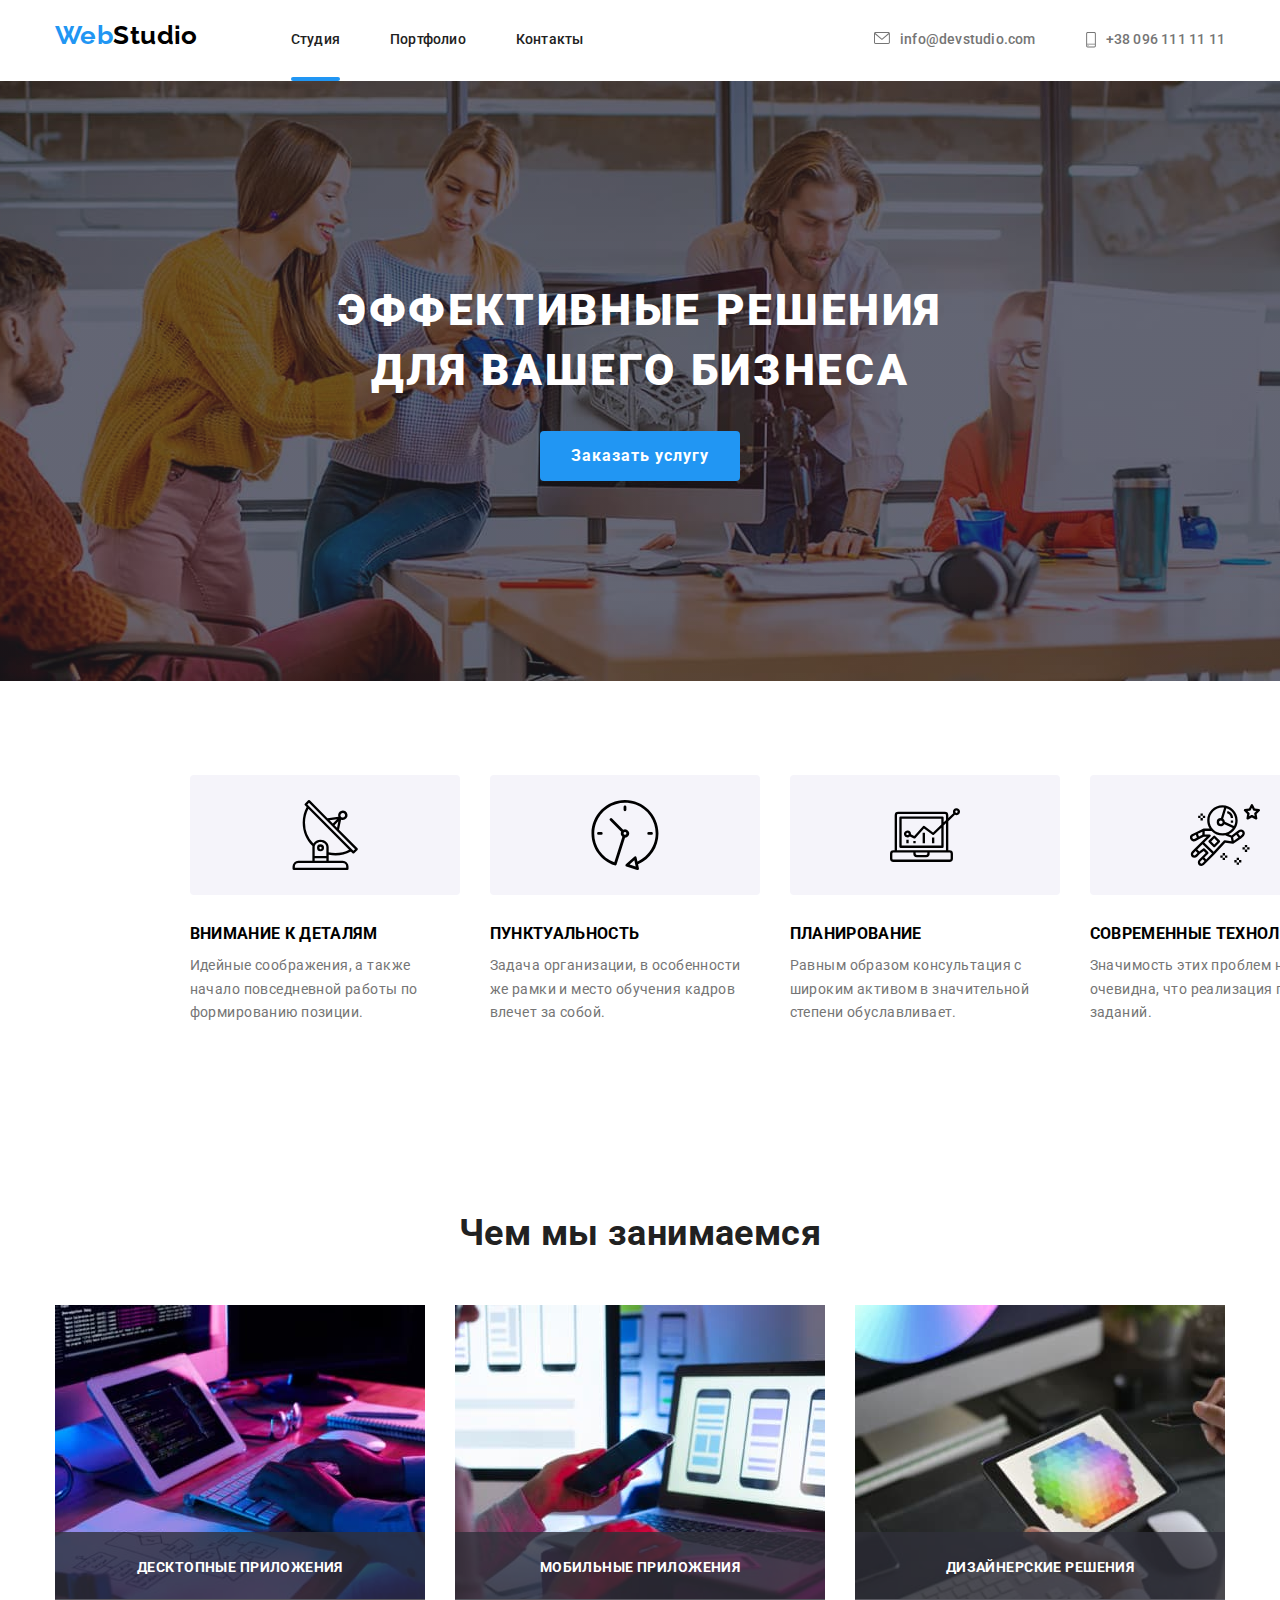
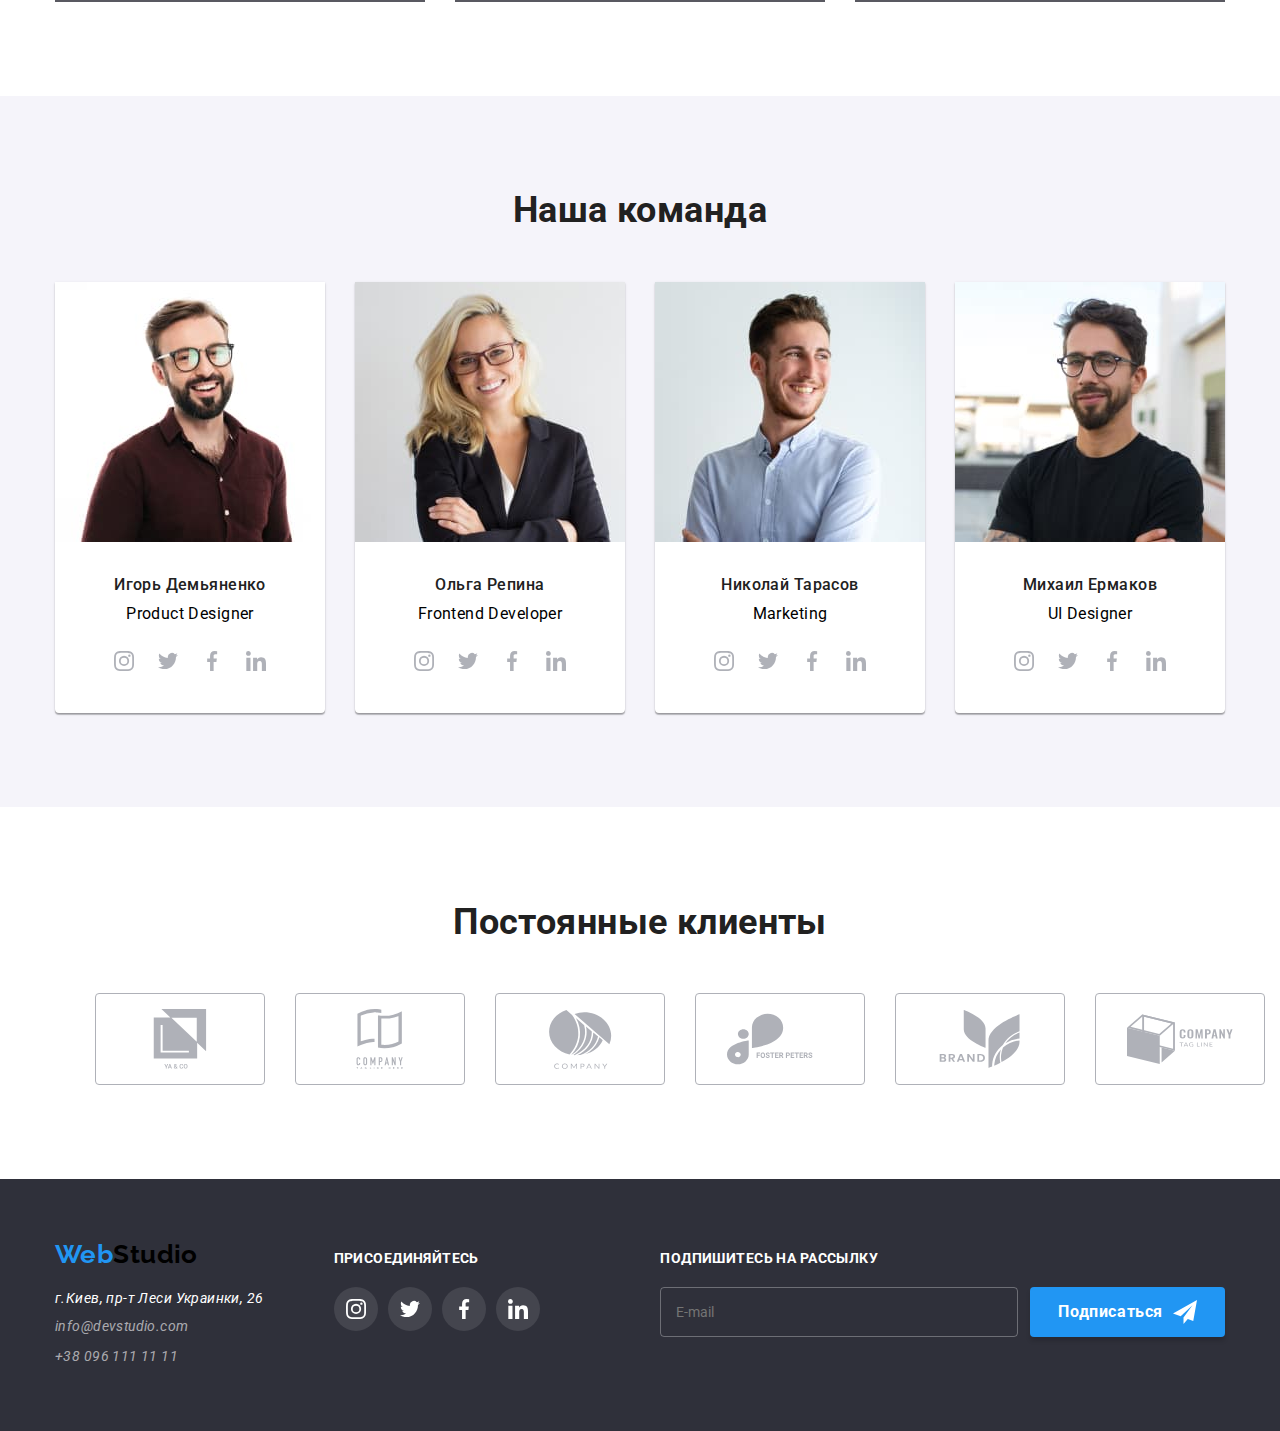
==== commit a27b5f7a: "correct" ====
--- a/index.html
+++ b/index.html
@@ -352,7 +352,7 @@
         <div class="container container--baseline">
           <div>
             <a class="logo logo--indent" lang="en" href="./index.html"> <span class="logo__part">Web</span>Studio</a>
-            <address">
+            <address>
               <ul class="contact contact--text">
                 <li class="contact__item ">
                   <a class="contact__adress" href="https://goo.gl/maps/x8rfosM5Hry5HzXB7" target="_blank"
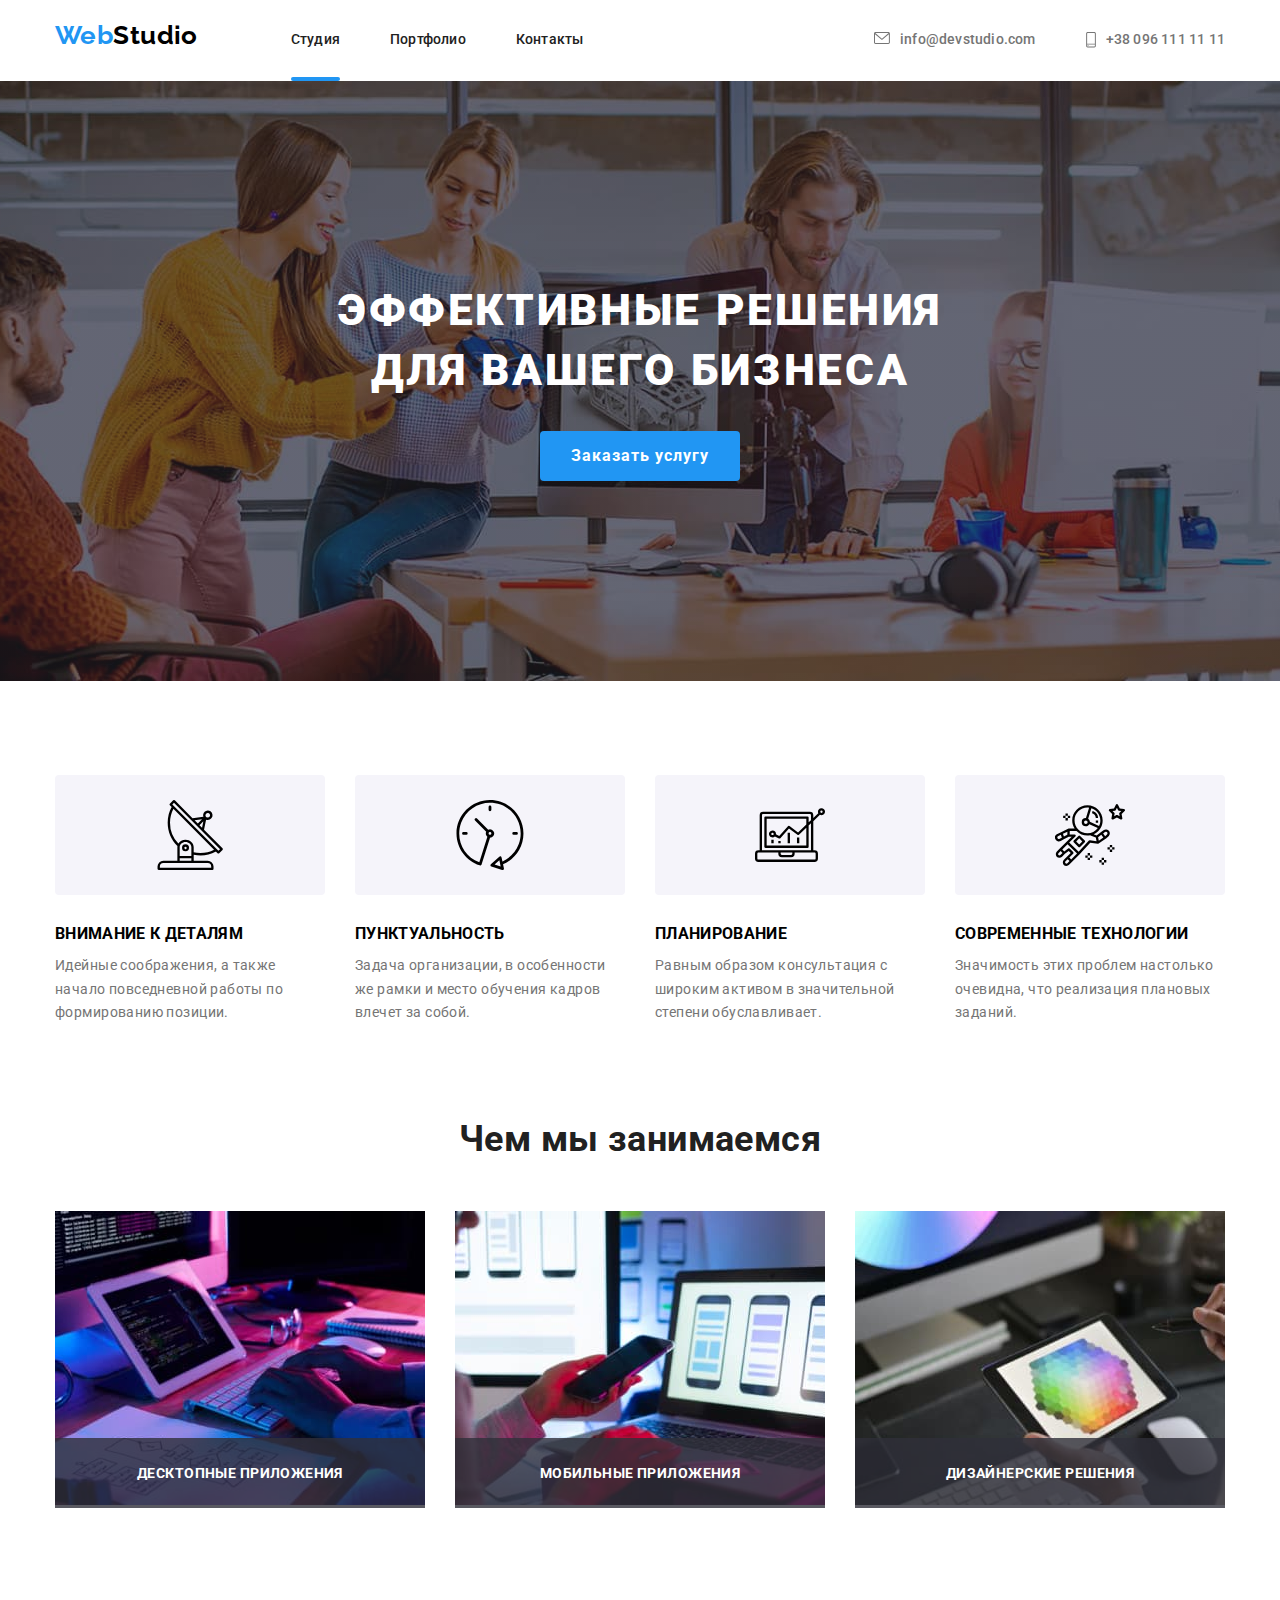
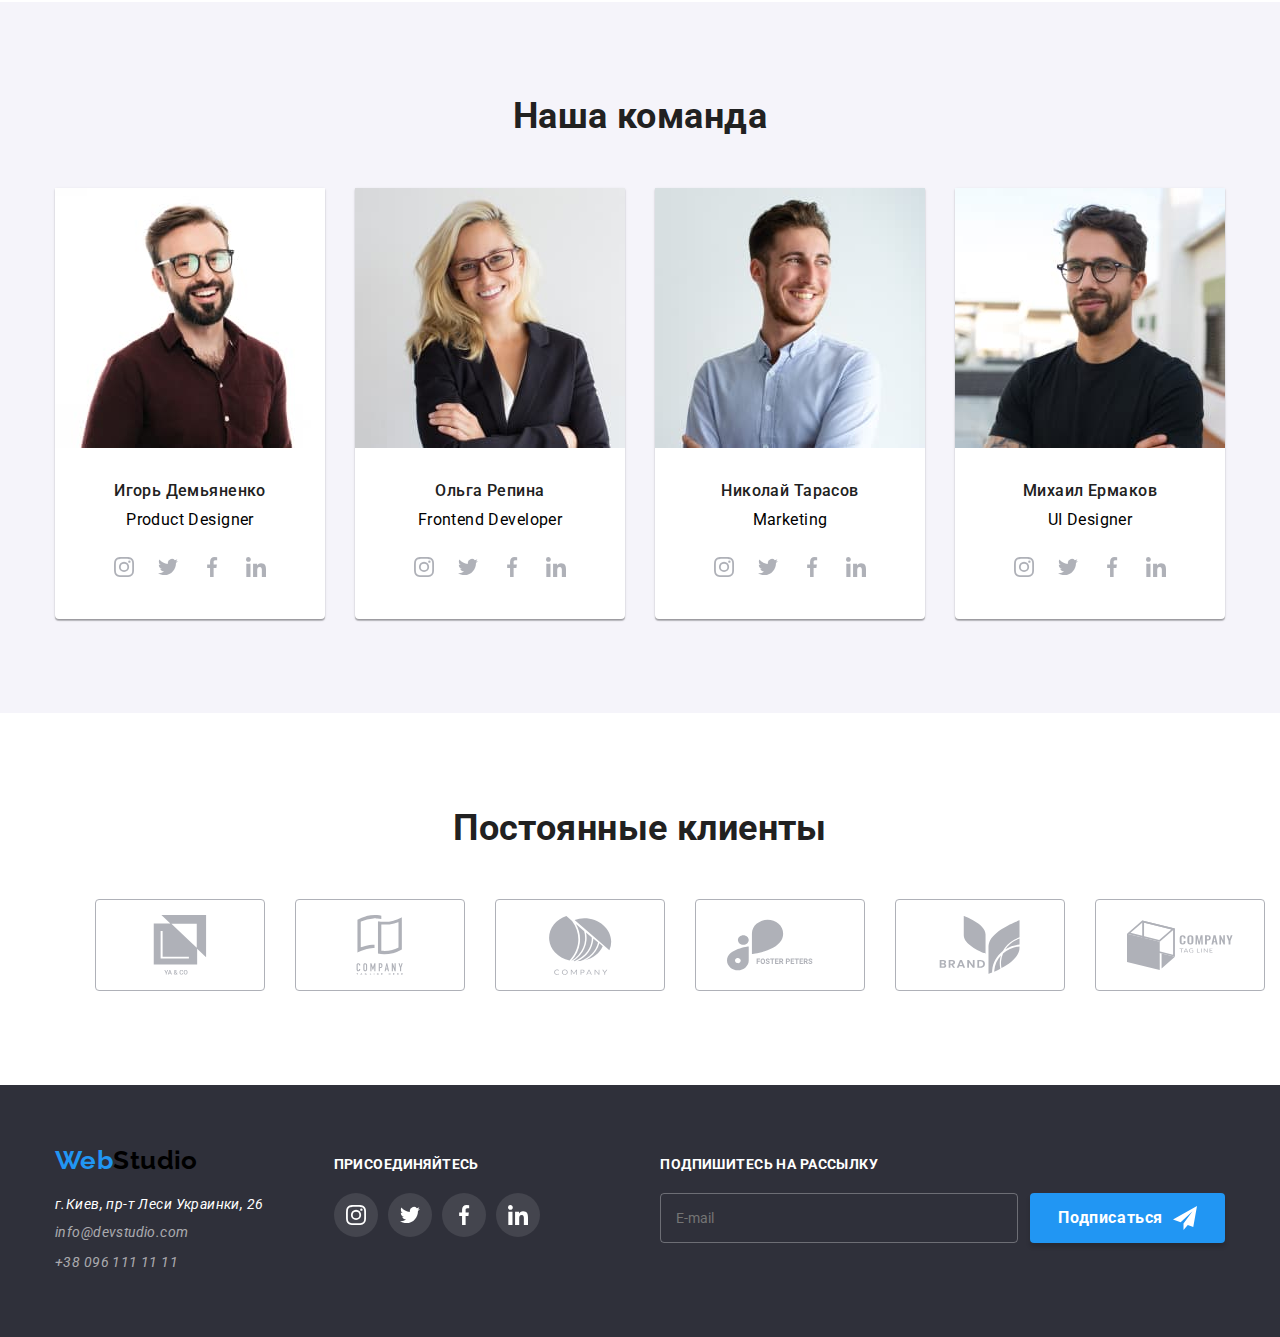
==== commit 87ccac1d: "finish" ====
--- a/index.html
+++ b/index.html
@@ -56,7 +56,7 @@
         </section>
         <!--Особенности-->
         <section class="section peculiarities">
-            <div class="container">
+            <div class="container peculiarities">
               <h2 class="peculiarities__header">Особенности</h2>
               <ul class="peculiarities__list">
                 <li class="peculiarities__item">
@@ -107,7 +107,7 @@
             </div>
         </section>
         <!--Чем мы занимаемся-->
-        <section class="section ">
+        <section class="section section--padding ">
             <div class="container work">
               <h2 class="work__title">Чем мы занимаемся</h2>
               <ul class="work__list">
--- a/css/main.min.css
+++ b/css/main.min.css
@@ -1 +1 @@
-/*! modern-normalize v1.1.0 | MIT License | https://github.com/sindresorhus/modern-normalize */*,::before,::after{-webkit-box-sizing:border-box;box-sizing:border-box}html{-moz-tab-size:4;-o-tab-size:4;tab-size:4}html{line-height:1.15;-webkit-text-size-adjust:100%}body{margin:0}body{font-family:system-ui,-apple-system,"Segoe UI",Roboto,Helvetica,Arial,sans-serif,"Apple Color Emoji","Segoe UI Emoji"}hr{height:0;color:inherit}abbr[title]{-webkit-text-decoration:underline dotted;text-decoration:underline dotted}b,strong{font-weight:bolder}code,kbd,samp,pre{font-family:ui-monospace,SFMono-Regular,Consolas,"Liberation Mono",Menlo,monospace;font-size:1em}small{font-size:80%}sub,sup{font-size:75%;line-height:0;position:relative;vertical-align:baseline}sub{bottom:-0.25em}sup{top:-0.5em}table{text-indent:0;border-color:inherit}button,input,optgroup,select,textarea{font-family:inherit;font-size:100%;line-height:1.15;margin:0}button,select{text-transform:none}button,[type=button],[type=reset],[type=submit]{-webkit-appearance:button}::-moz-focus-inner{border-style:none;padding:0}:-moz-focusring{outline:1px dotted ButtonText}:-moz-ui-invalid{box-shadow:none}legend{padding:0}progress{vertical-align:baseline}::-webkit-inner-spin-button,::-webkit-outer-spin-button{height:auto}[type=search]{-webkit-appearance:textfield;outline-offset:-2px}::-webkit-search-decoration{-webkit-appearance:none}::-webkit-file-upload-button{-webkit-appearance:button;font:inherit}summary{display:list-item}body{font-family:"Roboto",sans-serif;font-size:14px;letter-spacing:.03em;color:var(--first-text-color)}html{-webkit-box-sizing:border-box;box-sizing:border-box}*,*::before,*::after{-webkit-box-sizing:inherit;box-sizing:inherit}h1,h2,h3,p,ul{margin-top:0;margin-bottom:0}.container{display:-webkit-box;display:-ms-flexbox;display:flex;width:1200px;margin-left:auto;margin-right:auto;padding-left:15px;padding-right:15px}.container--baseline{-webkit-box-align:baseline;-ms-flex-align:baseline;align-items:baseline}.section{padding:94px 0}.section--bg{background-color:#f5f4fa}.header--border{border:1px solid #ececec}.logo{display:block;font-family:"Raleway",sans-serif;font-weight:700;font-size:26px;line-height:1.2;text-decoration:none;color:#000}.logo__part{color:#2196f3}.logo--indent{margin-bottom:20px}.nav__list{display:-webkit-box;display:-ms-flexbox;display:flex;margin-left:93px;padding:0;list-style:none;color:#212121}.nav__item+.nav__item{margin-left:50px}.nav__link{position:relative;display:block;padding-top:32px;padding-bottom:33px;font-weight:500;line-height:1.14;letter-spacing:.2px;text-decoration:none;color:#212121;-webkit-transition:color 250ms cubic-bezier(0.4, 0, 0.2, 1);transition:color 250ms cubic-bezier(0.4, 0, 0.2, 1)}.nav__link--current::after{position:absolute;left:0;bottom:0;display:block;content:"";height:4px;width:100%;border-radius:2px;background-color:#2196f3}.nav__link:hover,.nav__link:focus{color:#2196f3}.contact{padding:0;list-style:none}.contact--style{display:-webkit-box;display:-ms-flexbox;display:flex;-webkit-box-align:center;-ms-flex-align:center;align-items:center;margin-left:auto;font-weight:500;line-height:1.14;letter-spacing:.2px}.contact--style .contact__item+.contact__item{margin-left:50px}.contact__link{display:-webkit-box;display:-ms-flexbox;display:flex;text-decoration:none;color:#757575;-webkit-transition:color 250ms cubic-bezier(0.4, 0, 0.2, 1);transition:color 250ms cubic-bezier(0.4, 0, 0.2, 1)}.contact__link:hover,.contact__link:focus{color:#2196f3}.contact__link--indent{padding:30px 0}.contact__icon{margin-right:10px;fill:currentColor}.contact__item{-webkit-box-pack:center;-ms-flex-pack:center;justify-content:center;-webkit-box-align:center;-ms-flex-align:center;align-items:center}.contact__item--text{font-style:normal;line-height:1.71;color:rgba(255,255,255,.6)}.contact--text .contact__item+.contact__item{margin-top:9px}.contact__adress{text-decoration:none;color:#fff}.contact__email{line-height:1.5;text-decoration:none;color:rgba(255,255,255,.6)}.contact__email:hover,.contact__email:focus{color:#2196f3}.contact__tel{line-height:1.5;text-decoration:none;color:rgba(255,255,255,.6)}.contact__tel:hover,.contact__tel:focus{color:#2196f3}.hero--bg{background-color:#c4c4c4}.hero--position{margin-left:auto;margin-right:auto}.hero--overlay{max-width:1600px;height:600px;background-image:-webkit-gradient(linear, left top, right top, from(rgba(47, 48, 58, 0.4)), to(rgba(47, 48, 58, 0.4))),url(../images/Img-hero.jpg);background-image:linear-gradient(to right, rgba(47, 48, 58, 0.4), rgba(47, 48, 58, 0.4)),url(../images/Img-hero.jpg);background-position:center;background-size:cover;background-repeat:no-repeat}.hero__content{padding:200px 0;text-align:center}.hero__title{max-width:650px}.hero__title--position{margin:0 auto;margin-bottom:30px}.hero__title--color{color:#fff}.hero__title--text{font-weight:900;font-size:44px;line-height:1.36;letter-spacing:.06em;text-transform:uppercase}.hero__button{padding:10px 31px}.hero__button--text{font-family:inherit;font-weight:700;font-size:16px;line-height:1.87;letter-spacing:.06em}.hero__button--color{color:#fff;background-color:#2196f3}.hero__button--color:hover,.hero__button--color:focus{background-color:#188ce8}.peculiarities__header{color:rgba(0,0,0,0)}.peculiarities__list{padding:0;display:-webkit-box;display:-ms-flexbox;display:flex;list-style:none}.peculiarities__list .peculiarities__item+.peculiarities__item{margin-left:30px}.peculiarities__pic{display:-webkit-box;display:-ms-flexbox;display:flex;-webkit-box-pack:center;-ms-flex-pack:center;justify-content:center;-webkit-box-align:center;-ms-flex-align:center;align-items:center;margin-bottom:30px;border:0;width:270px;height:120px;border-radius:4px;background-color:#f5f4fa}.peculiarities__icon{height:70px;width:70px}.peculiarities__title{margin-bottom:10px;font-weight:700;line-height:1.14;letter-spacing:.02em;text-transform:uppercase}.peculiarities__text{line-height:1.71;color:#757575}.work{display:block}.work__title{margin-bottom:50px;font-weight:700;font-size:36px;line-height:1.16;text-align:center;color:#212121}.work__list{display:-webkit-box;display:-ms-flexbox;display:flex;padding:0;list-style:none}.work__item{position:relative}.work__list .work__item+.work__item{margin-left:30px}.work__text{position:absolute;left:0;bottom:0;display:-webkit-box;display:-ms-flexbox;display:flex;width:100%;height:70px;-webkit-box-pack:center;-ms-flex-pack:center;justify-content:center;-webkit-box-align:center;-ms-flex-align:center;align-items:center;font-weight:700;font-size:14px;line-height:16px;text-transform:uppercase;color:#fff;background-color:rgba(47,48,58,.8)}.team{display:block}.team__title{margin-bottom:50px;font-weight:700;font-size:36px;line-height:1.16;text-align:center;color:#212121}.team__list{padding:0;display:-webkit-box;display:-ms-flexbox;display:flex;list-style:none}.team__item{width:270px;margin-right:30px;background-color:#fff;border-radius:0px 0px 4px 4px;-webkit-box-shadow:0px 1px 3px rgba(0,0,0,.12),0px 1px 1px rgba(0,0,0,.14),0px 2px 1px rgba(0,0,0,.2);box-shadow:0px 1px 3px rgba(0,0,0,.12),0px 1px 1px rgba(0,0,0,.14),0px 2px 1px rgba(0,0,0,.2)}.team__card{padding-top:30px;padding-bottom:30px}.team__name{margin-bottom:10px;font-weight:500;font-size:16px;line-height:1.19;text-align:center;color:#212121}.team__position{margin-bottom:16px;font-size:16px;line-height:1.19;text-align:center}.social{display:-webkit-box;display:-ms-flexbox;display:flex;-webkit-box-pack:center;-ms-flex-pack:center;justify-content:center;list-style:none;padding:0}.social__link{display:-webkit-box;display:-ms-flexbox;display:flex;-webkit-box-pack:center;-ms-flex-pack:center;justify-content:center;-webkit-box-align:center;-ms-flex-align:center;align-items:center;padding:0;border:0;width:44px;height:44px;cursor:pointer;border-radius:50%;-webkit-transition:color 250ms cubic-bezier(0.4, 0, 0.2, 1),background-color 250ms cubic-bezier(0.4, 0, 0.2, 1);transition:color 250ms cubic-bezier(0.4, 0, 0.2, 1),background-color 250ms cubic-bezier(0.4, 0, 0.2, 1)}.social__link--color{color:#afb1b8}.social__link--color:hover,.social__link--colorfocus{color:#fff;background-color:#2196f3}.social__link--indent{margin-left:10px}.social__link--style{color:#fff;background-color:rgba(255,255,255,.1)}.social__link--style:hover,.social__link--style:focus{background-color:#2196f3}.social__icon{fill:currentColor;height:20px;width:20px}.clients{display:block;margin-left:auto;margin-right:auto}.clients__title{margin-bottom:50px;font-weight:700;font-size:36px;line-height:1.17;text-align:center;color:#212121}.clients__list{display:-webkit-box;display:-ms-flexbox;display:flex;-webkit-box-align:center;-ms-flex-align:center;align-items:center;list-style:none}.clients__list .clients__item+.clients__item{margin-left:30px}.clients__link{display:-webkit-box;display:-ms-flexbox;display:flex;-webkit-box-pack:center;-ms-flex-pack:center;justify-content:center;-webkit-box-align:center;-ms-flex-align:center;align-items:center;height:92px;width:170px;color:#afb1b8;border:1px solid #afb1b8;-webkit-transition:color 250ms cubic-bezier(0.4, 0, 0.2, 1),border 250ms cubic-bezier(0.4, 0, 0.2, 1);transition:color 250ms cubic-bezier(0.4, 0, 0.2, 1),border 250ms cubic-bezier(0.4, 0, 0.2, 1);border-radius:4px}.clients__link:hover,.clients__link:focus{color:#188ce8;border-color:#2196f3}.clients__icon{fill:currentColor}.footer{display:-webkit-box;display:-ms-flexbox;display:flex;padding-bottom:60px;padding-top:60px;height:252px;color:#fff;background-color:#2f303a}.footer__button{display:-webkit-box;display:-ms-flexbox;display:flex;-webkit-box-pack:center;-ms-flex-pack:center;justify-content:center;-webkit-box-align:center;-ms-flex-align:center;align-items:center;padding:10px 28px;-webkit-box-shadow:0px 4px 4px rgba(0,0,0,.15);box-shadow:0px 4px 4px rgba(0,0,0,.15)}.footer__button--color{color:#fff;background-color:#2196f3}.footer__button--text{font-weight:700;font-size:16px;line-height:1.87;-webkit-box-pack:center;-ms-flex-pack:center;justify-content:center;-webkit-box-align:center;-ms-flex-align:center;align-items:center;letter-spacing:.6px}.footer__icon{margin-left:10px;fill:currentColor}.footer__social{margin-left:70px}.footer__mailing{margin-left:auto}.footer__title{margin-bottom:20px;font-weight:700;line-height:1.14;text-transform:uppercase}.footer__form{display:-webkit-box;display:-ms-flexbox;display:flex}.footer__email{width:358px;padding:16px 15px;margin-right:12px;outline:0;color:#fff;border:1px solid rgba(255,255,255,.3);border-radius:4px;background:0}.modal{position:fixed;top:0;left:0;width:100%;height:100%;background-color:rgba(0,0,0,.2);opacity:1;-webkit-transition:opacity 250ms cubic-bezier(0.4, 0, 0.2, 1);transition:opacity 250ms cubic-bezier(0.4, 0, 0.2, 1)}.modal--hidden{opacity:0;pointer-events:none}.modal--hidden .modal__page{-webkit-transform:translate(-50%, -50%) scale(0.25);transform:translate(-50%, -50%) scale(0.25)}.modal__btn{position:absolute;right:0;top:0;display:-webkit-box;display:-ms-flexbox;display:flex;margin-top:8px;margin-right:8px;margin-left:auto;height:30px;width:30px;-webkit-box-pack:center;-ms-flex-pack:center;justify-content:center;-webkit-box-align:center;-ms-flex-align:center;align-items:center;cursor:pointer;background-color:#fff;color:#000;border:1px solid rgba(0,0,0,.1);border-radius:50%;-webkit-transition:fill 250ms cubic-bezier(0.4, 0, 0.2, 1);transition:fill 250ms cubic-bezier(0.4, 0, 0.2, 1)}.modal__btn:hover,.modal__btn:focus{fill:#2196f3}.modal__page{position:absolute;top:50%;left:50%;display:-webkit-box;display:-ms-flexbox;display:flex;-webkit-box-orient:vertical;-webkit-box-direction:normal;-ms-flex-direction:column;flex-direction:column;-webkit-transform:translate(-50%, -50%) scale(1);transform:translate(-50%, -50%) scale(1);height:581px;width:528px;border-radius:4px;-webkit-box-shadow:0px 1px 3px rgba(0,0,0,.12),0px 1px 1px rgba(0,0,0,.14),0px 2px 1px rgba(0,0,0,.2);box-shadow:0px 1px 3px rgba(0,0,0,.12),0px 1px 1px rgba(0,0,0,.14),0px 2px 1px rgba(0,0,0,.2);background-color:#fff;-webkit-transition:-webkit-transform 250ms cubic-bezier(0.4, 0, 0.2, 1);transition:-webkit-transform 250ms cubic-bezier(0.4, 0, 0.2, 1);transition:transform 250ms cubic-bezier(0.4, 0, 0.2, 1);transition:transform 250ms cubic-bezier(0.4, 0, 0.2, 1), -webkit-transform 250ms cubic-bezier(0.4, 0, 0.2, 1)}.modal__content{margin:40px 40px}.modal__title{display:-webkit-box;display:-ms-flexbox;display:flex;margin-bottom:12px;font-weight:700;font-size:20px;line-height:1.15;-webkit-box-pack:center;-ms-flex-pack:center;justify-content:center;color:#212121}.modal__label{position:relative;display:-webkit-box;display:-ms-flexbox;display:flex;-webkit-box-orient:vertical;-webkit-box-direction:normal;-ms-flex-direction:column;flex-direction:column;margin-top:10px;margin-bottom:4px;font-size:12px;line-height:14px;letter-spacing:.1px;color:#212121}.modal__input{margin-top:4px;padding-left:42px;width:448px;height:40px;border:1px solid rgba(33,33,33,.2);outline:0;border-radius:4px;-webkit-transition:border 250ms cubic-bezier(0.4, 0, 0.2, 1);transition:border 250ms cubic-bezier(0.4, 0, 0.2, 1)}.modal__input:focus-within{border:1px solid #2196f3}.modal__icon{position:absolute;left:12px;top:50%;fill:currentColor;-webkit-transition:color 250ms cubic-bezier(0.4, 0, 0.2, 1);transition:color 250ms cubic-bezier(0.4, 0, 0.2, 1)}.modal__input:focus-within+.modal__icon{color:#2196f3}.modal__textarea{padding:12px 16px;height:120px;width:448px;margin-top:4px;margin-bottom:20px;border:1px solid rgba(33,33,33,.2);outline:0;border-radius:4px;resize:none;-webkit-transition:border 250ms cubic-bezier(0.4, 0, 0.2, 1);transition:border 250ms cubic-bezier(0.4, 0, 0.2, 1)}.modal__textarea:focus-within{border-color:#2196f3}.modal__checkbox{display:-webkit-box;display:-ms-flexbox;display:flex;width:auto;-webkit-box-pack:center;-ms-flex-pack:center;justify-content:center;-webkit-box-align:center;-ms-flex-align:center;align-items:center;line-height:1.71;margin-bottom:30px;margin-top:20px}.modal__policy{position:absolute;width:1px;height:1px;margin:-1px;border:0;padding:0;clip:rect(0 0 0 0);overflow:hidden}.modal__policy:checked+.modal__accept{border-color:#2196f3;background-image:url(../images/check.svg);background-size:contain;background-color:#2196f3;background-origin:border-box}.modal__accept{display:inline-block;margin-right:8px;height:15px;width:16px;border:2px solid #212121;border-radius:4px;-webkit-transition:background-color 250ms cubic-bezier(0.4, 0, 0.2, 1),border-color 250ms cubic-bezier(0.4, 0, 0.2, 1);transition:background-color 250ms cubic-bezier(0.4, 0, 0.2, 1),border-color 250ms cubic-bezier(0.4, 0, 0.2, 1)}.modal__contract{margin-left:4px;color:#2196f3}.modal__button{display:block;padding:10px 55px;-webkit-transition:background-color 250ms cubic-bezier(0.4, 0, 0.2, 1);transition:background-color 250ms cubic-bezier(0.4, 0, 0.2, 1)}.modal__button--color{-webkit-box-shadow:0px 4px 4px rgba(0,0,0,.15);box-shadow:0px 4px 4px rgba(0,0,0,.15);color:#fff;background-color:#2196f3}.modal__button--color:hover,.modal__button--colorfocus{background-color:#188ce8}.modal__button--text{font-weight:700;font-size:16px;line-height:1.87;letter-spacing:.6px}.modal__button--position{margin-left:auto;margin-right:auto}.portfolio{display:-webkit-box;display:-ms-flexbox;display:flex;-webkit-box-orient:vertical;-webkit-box-direction:normal;-ms-flex-direction:column;flex-direction:column;-webkit-box-pack:center;-ms-flex-pack:center;justify-content:center}.portfolio__list{margin-bottom:50px;padding:0;display:-webkit-box;display:-ms-flexbox;display:flex;-webkit-box-pack:center;-ms-flex-pack:center;justify-content:center;list-style:none}.portfolio__list .portfolio__item+.portfolio__item{margin-left:8px}.portfolio__button{padding:6px 22px;font-family:inherit;font-weight:500;font-size:16px;line-height:1.62;-webkit-transition:color 250ms cubic-bezier(0.4, 0, 0.2, 1),background-color 250ms cubic-bezier(0.4, 0, 0.2, 1),-webkit-box-shadow 250ms cubic-bezier(0.4, 0, 0.2, 1);transition:color 250ms cubic-bezier(0.4, 0, 0.2, 1),background-color 250ms cubic-bezier(0.4, 0, 0.2, 1),-webkit-box-shadow 250ms cubic-bezier(0.4, 0, 0.2, 1);transition:color 250ms cubic-bezier(0.4, 0, 0.2, 1),background-color 250ms cubic-bezier(0.4, 0, 0.2, 1),box-shadow 250ms cubic-bezier(0.4, 0, 0.2, 1);transition:color 250ms cubic-bezier(0.4, 0, 0.2, 1),background-color 250ms cubic-bezier(0.4, 0, 0.2, 1),box-shadow 250ms cubic-bezier(0.4, 0, 0.2, 1),-webkit-box-shadow 250ms cubic-bezier(0.4, 0, 0.2, 1)}.portfolio__button:hover,.portfolio__button:focus{background-color:#2196f3;color:#fff;-webkit-box-shadow:0px 3px 1px rgba(0,0,0,.1),0px 1px 2px rgba(0,0,0,.08),0px 2px 2px rgba(0,0,0,.12);box-shadow:0px 3px 1px rgba(0,0,0,.1),0px 1px 2px rgba(0,0,0,.08),0px 2px 2px rgba(0,0,0,.12)}.portfolio__button--color{color:#212121;background-color:#f5f4fa}.portfolio__button--current{color:#fff;background-color:#2196f3;-webkit-box-shadow:0px 3px 1px rgba(0,0,0,.1),0px 1px 2px rgba(0,0,0,.08),0px 2px 2px rgba(0,0,0,.12);box-shadow:0px 3px 1px rgba(0,0,0,.1),0px 1px 2px rgba(0,0,0,.08),0px 2px 2px rgba(0,0,0,.12)}.portfolio__card{padding:24px 20px;overflow:hidden}.project{padding:0;margin:-15px;display:-webkit-box;display:-ms-flexbox;display:flex;-ms-flex-wrap:wrap;flex-wrap:wrap}.project__item{margin:15px;width:370px;border:1px solid #eee;list-style:none;cursor:pointer;-webkit-transition:-webkit-box-shadow 250ms cubic-bezier(0.4, 0, 0.2, 1);transition:-webkit-box-shadow 250ms cubic-bezier(0.4, 0, 0.2, 1);transition:box-shadow 250ms cubic-bezier(0.4, 0, 0.2, 1);transition:box-shadow 250ms cubic-bezier(0.4, 0, 0.2, 1), -webkit-box-shadow 250ms cubic-bezier(0.4, 0, 0.2, 1)}.project__item:hover,.project__item:focus{-webkit-box-shadow:0px 1px 1px rgba(0,0,0,.12),0px 4px 4px rgba(0,0,0,.06),1px 4px 6px rgba(0,0,0,.16);box-shadow:0px 1px 1px rgba(0,0,0,.12),0px 4px 4px rgba(0,0,0,.06),1px 4px 6px rgba(0,0,0,.16)}.project__img{position:relative;overflow:hidden}.project__img>img{width:100%;-o-object-fit:contain;object-fit:contain;-o-object-position:top right;object-position:top right;display:block}.project__info{position:absolute;pointer-events:none;top:0;left:0;height:294px;width:100%;padding:63px 24px;font-size:18px;line-height:1.56;color:#fff;opacity:0;background-color:rgba(33,150,243,.9);-webkit-transform:translateY(100%);transform:translateY(100%);-webkit-transition:opacity 250ms cubic-bezier(0.4, 0, 0.2, 1),-webkit-transform 250ms cubic-bezier(0.4, 0, 0.2, 1);transition:opacity 250ms cubic-bezier(0.4, 0, 0.2, 1),-webkit-transform 250ms cubic-bezier(0.4, 0, 0.2, 1);transition:transform 250ms cubic-bezier(0.4, 0, 0.2, 1),opacity 250ms cubic-bezier(0.4, 0, 0.2, 1);transition:transform 250ms cubic-bezier(0.4, 0, 0.2, 1),opacity 250ms cubic-bezier(0.4, 0, 0.2, 1),-webkit-transform 250ms cubic-bezier(0.4, 0, 0.2, 1)}.project__item:hover .project__info{opacity:1;-webkit-transform:translateY(calc(100% - 294px));transform:translateY(calc(100% - 294px))}.project__name{margin-bottom:4px;font-weight:700;font-size:18px;line-height:2;letter-spacing:.06em;color:#212121}.project__type{font-size:16px;line-height:1.87;color:#757575}.button{max-height:50px;max-width:200px;border:0;border-radius:4px;cursor:pointer;-webkit-transition:background-color 250ms cubic-bezier(0.4, 0, 0.2, 1);transition:background-color 250ms cubic-bezier(0.4, 0, 0.2, 1)}/*# sourceMappingURL=main.min.css.map */+/*! modern-normalize v1.1.0 | MIT License | https://github.com/sindresorhus/modern-normalize */*,::before,::after{-webkit-box-sizing:border-box;box-sizing:border-box}html{-moz-tab-size:4;-o-tab-size:4;tab-size:4}html{line-height:1.15;-webkit-text-size-adjust:100%}body{margin:0}body{font-family:system-ui,-apple-system,"Segoe UI",Roboto,Helvetica,Arial,sans-serif,"Apple Color Emoji","Segoe UI Emoji"}hr{height:0;color:inherit}abbr[title]{-webkit-text-decoration:underline dotted;text-decoration:underline dotted}b,strong{font-weight:bolder}code,kbd,samp,pre{font-family:ui-monospace,SFMono-Regular,Consolas,"Liberation Mono",Menlo,monospace;font-size:1em}small{font-size:80%}sub,sup{font-size:75%;line-height:0;position:relative;vertical-align:baseline}sub{bottom:-0.25em}sup{top:-0.5em}table{text-indent:0;border-color:inherit}button,input,optgroup,select,textarea{font-family:inherit;font-size:100%;line-height:1.15;margin:0}button,select{text-transform:none}button,[type=button],[type=reset],[type=submit]{-webkit-appearance:button}::-moz-focus-inner{border-style:none;padding:0}:-moz-focusring{outline:1px dotted ButtonText}:-moz-ui-invalid{box-shadow:none}legend{padding:0}progress{vertical-align:baseline}::-webkit-inner-spin-button,::-webkit-outer-spin-button{height:auto}[type=search]{-webkit-appearance:textfield;outline-offset:-2px}::-webkit-search-decoration{-webkit-appearance:none}::-webkit-file-upload-button{-webkit-appearance:button;font:inherit}summary{display:list-item}body{font-family:"Roboto",sans-serif;font-size:14px;letter-spacing:.03em;color:var(--first-text-color)}html{-webkit-box-sizing:border-box;box-sizing:border-box}*,*::before,*::after{-webkit-box-sizing:inherit;box-sizing:inherit}h1,h2,h3,p,ul{margin-top:0;margin-bottom:0}.container{display:-webkit-box;display:-ms-flexbox;display:flex;width:1200px;margin-left:auto;margin-right:auto;padding-left:15px;padding-right:15px}.container--baseline{-webkit-box-align:baseline;-ms-flex-align:baseline;align-items:baseline}.section{padding:94px 0}.section--bg{background-color:#f5f4fa}.section--padding{padding-top:0}.header--border{border:1px solid #ececec}.logo{display:block;font-family:"Raleway",sans-serif;font-weight:700;font-size:26px;line-height:1.2;text-decoration:none;color:#000}.logo__part{color:#2196f3}.logo--indent{margin-bottom:20px}.nav__list{display:-webkit-box;display:-ms-flexbox;display:flex;margin-left:93px;padding:0;list-style:none;color:#212121}.nav__item+.nav__item{margin-left:50px}.nav__link{position:relative;display:block;padding-top:32px;padding-bottom:33px;font-weight:500;line-height:1.14;letter-spacing:.2px;text-decoration:none;color:#212121;-webkit-transition:color 250ms cubic-bezier(0.4, 0, 0.2, 1);transition:color 250ms cubic-bezier(0.4, 0, 0.2, 1)}.nav__link--current::after{position:absolute;left:0;bottom:0;display:block;content:"";height:4px;width:100%;border-radius:2px;background-color:#2196f3}.nav__link:hover,.nav__link:focus{color:#2196f3}.contact{padding:0;list-style:none}.contact--style{display:-webkit-box;display:-ms-flexbox;display:flex;-webkit-box-align:center;-ms-flex-align:center;align-items:center;margin-left:auto;font-weight:500;line-height:1.14;letter-spacing:.2px}.contact--style .contact__item+.contact__item{margin-left:50px}.contact__link{display:-webkit-box;display:-ms-flexbox;display:flex;text-decoration:none;color:#757575;-webkit-transition:color 250ms cubic-bezier(0.4, 0, 0.2, 1);transition:color 250ms cubic-bezier(0.4, 0, 0.2, 1)}.contact__link:hover,.contact__link:focus{color:#2196f3}.contact__link--indent{padding:30px 0}.contact__icon{margin-right:10px;fill:currentColor}.contact__item{-webkit-box-pack:center;-ms-flex-pack:center;justify-content:center;-webkit-box-align:center;-ms-flex-align:center;align-items:center}.contact__item--text{font-style:normal;line-height:1.71;color:rgba(255,255,255,.6)}.contact--text .contact__item+.contact__item{margin-top:9px}.contact__adress{text-decoration:none;color:#fff}.contact__email{line-height:1.5;text-decoration:none;color:rgba(255,255,255,.6)}.contact__email:hover,.contact__email:focus{color:#2196f3}.contact__tel{line-height:1.5;text-decoration:none;color:rgba(255,255,255,.6)}.contact__tel:hover,.contact__tel:focus{color:#2196f3}.hero--bg{background-color:#c4c4c4}.hero--position{margin-left:auto;margin-right:auto}.hero--overlay{max-width:1600px;height:600px;background-image:-webkit-gradient(linear, left top, right top, from(rgba(47, 48, 58, 0.4)), to(rgba(47, 48, 58, 0.4))),url(../images/Img-hero.jpg);background-image:linear-gradient(to right, rgba(47, 48, 58, 0.4), rgba(47, 48, 58, 0.4)),url(../images/Img-hero.jpg);background-position:center;background-size:cover;background-repeat:no-repeat}.hero__content{padding:200px 0;text-align:center}.hero__title{max-width:650px}.hero__title--position{margin:0 auto;margin-bottom:30px}.hero__title--color{color:#fff}.hero__title--text{font-weight:900;font-size:44px;line-height:1.36;letter-spacing:.06em;text-transform:uppercase}.hero__button{padding:10px 31px}.hero__button--text{font-family:inherit;font-weight:700;font-size:16px;line-height:1.87;letter-spacing:.06em}.hero__button--color{color:#fff;background-color:#2196f3}.hero__button--color:hover,.hero__button--color:focus{background-color:#188ce8}.peculiarities__header{overflow:hidden}.peculiarities__list{padding:0;display:-webkit-box;display:-ms-flexbox;display:flex;list-style:none}.peculiarities__list .peculiarities__item+.peculiarities__item{margin-left:30px}.peculiarities__pic{display:-webkit-box;display:-ms-flexbox;display:flex;-webkit-box-pack:center;-ms-flex-pack:center;justify-content:center;-webkit-box-align:center;-ms-flex-align:center;align-items:center;margin-bottom:30px;border:0;width:270px;height:120px;border-radius:4px;background-color:#f5f4fa}.peculiarities__icon{height:70px;width:70px}.peculiarities__title{margin-bottom:10px;font-weight:700;line-height:1.14;letter-spacing:.02em;text-transform:uppercase}.peculiarities__text{line-height:1.71;color:#757575}.work{display:block}.work__title{margin-bottom:50px;font-weight:700;font-size:36px;line-height:1.16;text-align:center;color:#212121}.work__list{display:-webkit-box;display:-ms-flexbox;display:flex;padding:0;list-style:none}.work__item{position:relative}.work__list .work__item+.work__item{margin-left:30px}.work__text{position:absolute;left:0;bottom:0;display:-webkit-box;display:-ms-flexbox;display:flex;width:100%;height:70px;-webkit-box-pack:center;-ms-flex-pack:center;justify-content:center;-webkit-box-align:center;-ms-flex-align:center;align-items:center;font-weight:700;font-size:14px;line-height:16px;text-transform:uppercase;color:#fff;background-color:rgba(47,48,58,.8)}.team{display:block}.team__title{margin-bottom:50px;font-weight:700;font-size:36px;line-height:1.16;text-align:center;color:#212121}.team__list{padding:0;display:-webkit-box;display:-ms-flexbox;display:flex;list-style:none}.team__item{width:270px;margin-right:30px;background-color:#fff;border-radius:0px 0px 4px 4px;-webkit-box-shadow:0px 1px 3px rgba(0,0,0,.12),0px 1px 1px rgba(0,0,0,.14),0px 2px 1px rgba(0,0,0,.2);box-shadow:0px 1px 3px rgba(0,0,0,.12),0px 1px 1px rgba(0,0,0,.14),0px 2px 1px rgba(0,0,0,.2)}.team__card{padding-top:30px;padding-bottom:30px}.team__name{margin-bottom:10px;font-weight:500;font-size:16px;line-height:1.19;text-align:center;color:#212121}.team__position{margin-bottom:16px;font-size:16px;line-height:1.19;text-align:center}.social{display:-webkit-box;display:-ms-flexbox;display:flex;-webkit-box-pack:center;-ms-flex-pack:center;justify-content:center;list-style:none;padding:0}.social__link{display:-webkit-box;display:-ms-flexbox;display:flex;-webkit-box-pack:center;-ms-flex-pack:center;justify-content:center;-webkit-box-align:center;-ms-flex-align:center;align-items:center;padding:0;border:0;width:44px;height:44px;cursor:pointer;border-radius:50%;-webkit-transition:color 250ms cubic-bezier(0.4, 0, 0.2, 1),background-color 250ms cubic-bezier(0.4, 0, 0.2, 1);transition:color 250ms cubic-bezier(0.4, 0, 0.2, 1),background-color 250ms cubic-bezier(0.4, 0, 0.2, 1)}.social__link--color{color:#afb1b8}.social__link--color:hover,.social__link--colorfocus{color:#fff;background-color:#2196f3}.social__link--indent{margin-left:10px}.social__link--style{color:#fff;background-color:rgba(255,255,255,.1)}.social__link--style:hover,.social__link--style:focus{background-color:#2196f3}.social__icon{fill:currentColor;height:20px;width:20px}.clients{display:block;margin-left:auto;margin-right:auto}.clients__title{margin-bottom:50px;font-weight:700;font-size:36px;line-height:1.17;text-align:center;color:#212121}.clients__list{display:-webkit-box;display:-ms-flexbox;display:flex;-webkit-box-align:center;-ms-flex-align:center;align-items:center;list-style:none}.clients__list .clients__item+.clients__item{margin-left:30px}.clients__link{display:-webkit-box;display:-ms-flexbox;display:flex;-webkit-box-pack:center;-ms-flex-pack:center;justify-content:center;-webkit-box-align:center;-ms-flex-align:center;align-items:center;height:92px;width:170px;color:#afb1b8;border:1px solid #afb1b8;-webkit-transition:color 250ms cubic-bezier(0.4, 0, 0.2, 1),border 250ms cubic-bezier(0.4, 0, 0.2, 1);transition:color 250ms cubic-bezier(0.4, 0, 0.2, 1),border 250ms cubic-bezier(0.4, 0, 0.2, 1);border-radius:4px}.clients__link:hover,.clients__link:focus{color:#188ce8;border-color:#2196f3}.clients__icon{fill:currentColor}.footer{display:-webkit-box;display:-ms-flexbox;display:flex;padding-bottom:60px;padding-top:60px;height:252px;color:#fff;background-color:#2f303a}.footer__button{display:-webkit-box;display:-ms-flexbox;display:flex;-webkit-box-pack:center;-ms-flex-pack:center;justify-content:center;-webkit-box-align:center;-ms-flex-align:center;align-items:center;padding:10px 28px;-webkit-box-shadow:0px 4px 4px rgba(0,0,0,.15);box-shadow:0px 4px 4px rgba(0,0,0,.15)}.footer__button--color{color:#fff;background-color:#2196f3}.footer__button--text{font-weight:700;font-size:16px;line-height:1.87;-webkit-box-pack:center;-ms-flex-pack:center;justify-content:center;-webkit-box-align:center;-ms-flex-align:center;align-items:center;letter-spacing:.6px}.footer__icon{margin-left:10px;fill:currentColor}.footer__social{margin-left:70px}.footer__mailing{margin-left:auto}.footer__title{margin-bottom:20px;font-weight:700;line-height:1.14;text-transform:uppercase}.footer__form{display:-webkit-box;display:-ms-flexbox;display:flex}.footer__email{width:358px;padding:16px 15px;margin-right:12px;outline:0;color:#fff;border:1px solid rgba(255,255,255,.3);border-radius:4px;background:0}.modal{position:fixed;top:0;left:0;width:100%;height:100%;background-color:rgba(0,0,0,.2);opacity:1;-webkit-transition:opacity 250ms cubic-bezier(0.4, 0, 0.2, 1);transition:opacity 250ms cubic-bezier(0.4, 0, 0.2, 1)}.modal--hidden{opacity:0;pointer-events:none}.modal--hidden .modal__page{-webkit-transform:translate(-50%, -50%) scale(0.25);transform:translate(-50%, -50%) scale(0.25)}.modal__btn{position:absolute;right:0;top:0;display:-webkit-box;display:-ms-flexbox;display:flex;margin-top:8px;margin-right:8px;margin-left:auto;height:30px;width:30px;-webkit-box-pack:center;-ms-flex-pack:center;justify-content:center;-webkit-box-align:center;-ms-flex-align:center;align-items:center;cursor:pointer;background-color:#fff;color:#000;border:1px solid rgba(0,0,0,.1);border-radius:50%;-webkit-transition:fill 250ms cubic-bezier(0.4, 0, 0.2, 1);transition:fill 250ms cubic-bezier(0.4, 0, 0.2, 1)}.modal__btn:hover,.modal__btn:focus{fill:#2196f3}.modal__page{position:absolute;top:50%;left:50%;display:-webkit-box;display:-ms-flexbox;display:flex;-webkit-box-orient:vertical;-webkit-box-direction:normal;-ms-flex-direction:column;flex-direction:column;-webkit-transform:translate(-50%, -50%) scale(1);transform:translate(-50%, -50%) scale(1);height:581px;width:528px;border-radius:4px;-webkit-box-shadow:0px 1px 3px rgba(0,0,0,.12),0px 1px 1px rgba(0,0,0,.14),0px 2px 1px rgba(0,0,0,.2);box-shadow:0px 1px 3px rgba(0,0,0,.12),0px 1px 1px rgba(0,0,0,.14),0px 2px 1px rgba(0,0,0,.2);background-color:#fff;-webkit-transition:-webkit-transform 250ms cubic-bezier(0.4, 0, 0.2, 1);transition:-webkit-transform 250ms cubic-bezier(0.4, 0, 0.2, 1);transition:transform 250ms cubic-bezier(0.4, 0, 0.2, 1);transition:transform 250ms cubic-bezier(0.4, 0, 0.2, 1), -webkit-transform 250ms cubic-bezier(0.4, 0, 0.2, 1)}.modal__content{margin:40px 40px}.modal__title{display:-webkit-box;display:-ms-flexbox;display:flex;margin-bottom:12px;font-weight:700;font-size:20px;line-height:1.15;-webkit-box-pack:center;-ms-flex-pack:center;justify-content:center;color:#212121}.modal__label{position:relative;display:-webkit-box;display:-ms-flexbox;display:flex;-webkit-box-orient:vertical;-webkit-box-direction:normal;-ms-flex-direction:column;flex-direction:column;margin-top:10px;margin-bottom:4px;font-size:12px;line-height:14px;letter-spacing:.1px;color:#212121}.modal__input{margin-top:4px;padding-left:42px;width:448px;height:40px;border:1px solid rgba(33,33,33,.2);outline:0;border-radius:4px;-webkit-transition:border 250ms cubic-bezier(0.4, 0, 0.2, 1);transition:border 250ms cubic-bezier(0.4, 0, 0.2, 1)}.modal__input:focus-within{border:1px solid #2196f3}.modal__icon{position:absolute;left:12px;top:50%;fill:currentColor;-webkit-transition:color 250ms cubic-bezier(0.4, 0, 0.2, 1);transition:color 250ms cubic-bezier(0.4, 0, 0.2, 1)}.modal__input:focus-within+.modal__icon{color:#2196f3}.modal__textarea{padding:12px 16px;height:120px;width:448px;margin-top:4px;margin-bottom:20px;border:1px solid rgba(33,33,33,.2);outline:0;border-radius:4px;resize:none;-webkit-transition:border 250ms cubic-bezier(0.4, 0, 0.2, 1);transition:border 250ms cubic-bezier(0.4, 0, 0.2, 1)}.modal__textarea:focus-within{border-color:#2196f3}.modal__checkbox{display:-webkit-box;display:-ms-flexbox;display:flex;width:auto;-webkit-box-pack:center;-ms-flex-pack:center;justify-content:center;-webkit-box-align:center;-ms-flex-align:center;align-items:center;line-height:1.71;margin-bottom:30px;margin-top:20px}.modal__policy{position:absolute;width:1px;height:1px;margin:-1px;border:0;padding:0;clip:rect(0 0 0 0);overflow:hidden}.modal__policy:checked+.modal__accept{border-color:#2196f3;background-image:url(../images/check.svg);background-size:contain;background-color:#2196f3;background-origin:border-box}.modal__accept{display:inline-block;margin-right:8px;height:15px;width:16px;border:2px solid #212121;border-radius:4px;-webkit-transition:background-color 250ms cubic-bezier(0.4, 0, 0.2, 1),border-color 250ms cubic-bezier(0.4, 0, 0.2, 1);transition:background-color 250ms cubic-bezier(0.4, 0, 0.2, 1),border-color 250ms cubic-bezier(0.4, 0, 0.2, 1)}.modal__contract{margin-left:4px;color:#2196f3}.modal__button{display:block;padding:10px 55px;-webkit-transition:background-color 250ms cubic-bezier(0.4, 0, 0.2, 1);transition:background-color 250ms cubic-bezier(0.4, 0, 0.2, 1)}.modal__button--color{-webkit-box-shadow:0px 4px 4px rgba(0,0,0,.15);box-shadow:0px 4px 4px rgba(0,0,0,.15);color:#fff;background-color:#2196f3}.modal__button--color:hover,.modal__button--colorfocus{background-color:#188ce8}.modal__button--text{font-weight:700;font-size:16px;line-height:1.87;letter-spacing:.6px}.modal__button--position{margin-left:auto;margin-right:auto}.portfolio{display:-webkit-box;display:-ms-flexbox;display:flex;-webkit-box-orient:vertical;-webkit-box-direction:normal;-ms-flex-direction:column;flex-direction:column;-webkit-box-pack:center;-ms-flex-pack:center;justify-content:center}.portfolio__list{margin-bottom:50px;padding:0;display:-webkit-box;display:-ms-flexbox;display:flex;-webkit-box-pack:center;-ms-flex-pack:center;justify-content:center;list-style:none}.portfolio__list .portfolio__item+.portfolio__item{margin-left:8px}.portfolio__button{padding:6px 22px;font-family:inherit;font-weight:500;font-size:16px;line-height:1.62;-webkit-transition:color 250ms cubic-bezier(0.4, 0, 0.2, 1),background-color 250ms cubic-bezier(0.4, 0, 0.2, 1),-webkit-box-shadow 250ms cubic-bezier(0.4, 0, 0.2, 1);transition:color 250ms cubic-bezier(0.4, 0, 0.2, 1),background-color 250ms cubic-bezier(0.4, 0, 0.2, 1),-webkit-box-shadow 250ms cubic-bezier(0.4, 0, 0.2, 1);transition:color 250ms cubic-bezier(0.4, 0, 0.2, 1),background-color 250ms cubic-bezier(0.4, 0, 0.2, 1),box-shadow 250ms cubic-bezier(0.4, 0, 0.2, 1);transition:color 250ms cubic-bezier(0.4, 0, 0.2, 1),background-color 250ms cubic-bezier(0.4, 0, 0.2, 1),box-shadow 250ms cubic-bezier(0.4, 0, 0.2, 1),-webkit-box-shadow 250ms cubic-bezier(0.4, 0, 0.2, 1)}.portfolio__button:hover,.portfolio__button:focus{background-color:#2196f3;color:#fff;-webkit-box-shadow:0px 3px 1px rgba(0,0,0,.1),0px 1px 2px rgba(0,0,0,.08),0px 2px 2px rgba(0,0,0,.12);box-shadow:0px 3px 1px rgba(0,0,0,.1),0px 1px 2px rgba(0,0,0,.08),0px 2px 2px rgba(0,0,0,.12)}.portfolio__button--color{color:#212121;background-color:#f5f4fa}.portfolio__button--current{color:#fff;background-color:#2196f3;-webkit-box-shadow:0px 3px 1px rgba(0,0,0,.1),0px 1px 2px rgba(0,0,0,.08),0px 2px 2px rgba(0,0,0,.12);box-shadow:0px 3px 1px rgba(0,0,0,.1),0px 1px 2px rgba(0,0,0,.08),0px 2px 2px rgba(0,0,0,.12)}.portfolio__card{padding:24px 20px;overflow:hidden}.project{padding:0;margin:-15px;display:-webkit-box;display:-ms-flexbox;display:flex;-ms-flex-wrap:wrap;flex-wrap:wrap}.project__item{margin:15px;width:370px;border:1px solid #eee;list-style:none;cursor:pointer;-webkit-transition:-webkit-box-shadow 250ms cubic-bezier(0.4, 0, 0.2, 1);transition:-webkit-box-shadow 250ms cubic-bezier(0.4, 0, 0.2, 1);transition:box-shadow 250ms cubic-bezier(0.4, 0, 0.2, 1);transition:box-shadow 250ms cubic-bezier(0.4, 0, 0.2, 1), -webkit-box-shadow 250ms cubic-bezier(0.4, 0, 0.2, 1)}.project__item:hover,.project__item:focus{-webkit-box-shadow:0px 1px 1px rgba(0,0,0,.12),0px 4px 4px rgba(0,0,0,.06),1px 4px 6px rgba(0,0,0,.16);box-shadow:0px 1px 1px rgba(0,0,0,.12),0px 4px 4px rgba(0,0,0,.06),1px 4px 6px rgba(0,0,0,.16)}.project__img{position:relative;overflow:hidden}.project__img>img{width:100%;-o-object-fit:contain;object-fit:contain;-o-object-position:top right;object-position:top right;display:block}.project__info{position:absolute;pointer-events:none;top:0;left:0;height:294px;width:100%;padding:63px 24px;font-size:18px;line-height:1.56;color:#fff;opacity:0;background-color:rgba(33,150,243,.9);-webkit-transform:translateY(100%);transform:translateY(100%);-webkit-transition:opacity 250ms cubic-bezier(0.4, 0, 0.2, 1),-webkit-transform 250ms cubic-bezier(0.4, 0, 0.2, 1);transition:opacity 250ms cubic-bezier(0.4, 0, 0.2, 1),-webkit-transform 250ms cubic-bezier(0.4, 0, 0.2, 1);transition:transform 250ms cubic-bezier(0.4, 0, 0.2, 1),opacity 250ms cubic-bezier(0.4, 0, 0.2, 1);transition:transform 250ms cubic-bezier(0.4, 0, 0.2, 1),opacity 250ms cubic-bezier(0.4, 0, 0.2, 1),-webkit-transform 250ms cubic-bezier(0.4, 0, 0.2, 1)}.project__item:hover .project__info{opacity:1;-webkit-transform:translateY(calc(100% - 294px));transform:translateY(calc(100% - 294px))}.project__name{margin-bottom:4px;font-weight:700;font-size:18px;line-height:2;letter-spacing:.06em;color:#212121}.project__type{font-size:16px;line-height:1.87;color:#757575}.button{max-height:50px;max-width:200px;border:0;border-radius:4px;cursor:pointer;-webkit-transition:background-color 250ms cubic-bezier(0.4, 0, 0.2, 1);transition:background-color 250ms cubic-bezier(0.4, 0, 0.2, 1)}/*# sourceMappingURL=main.min.css.map */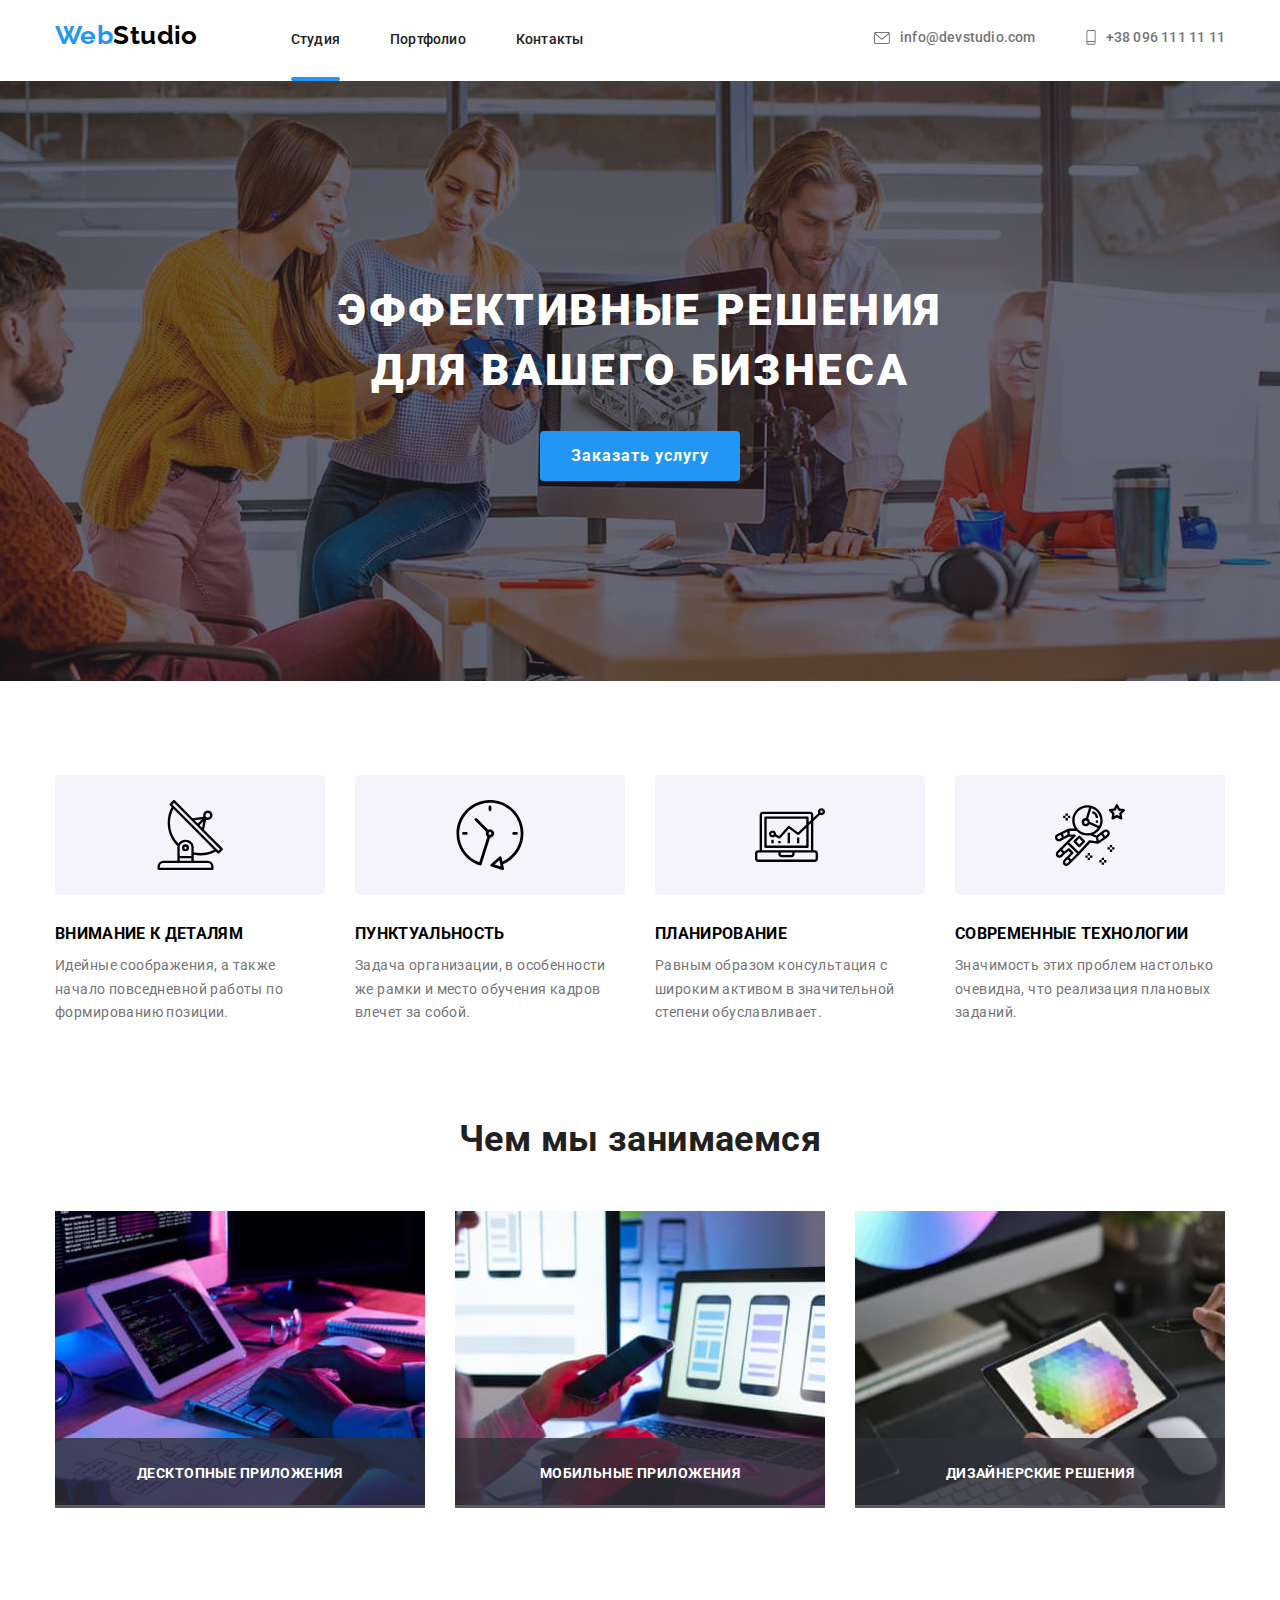
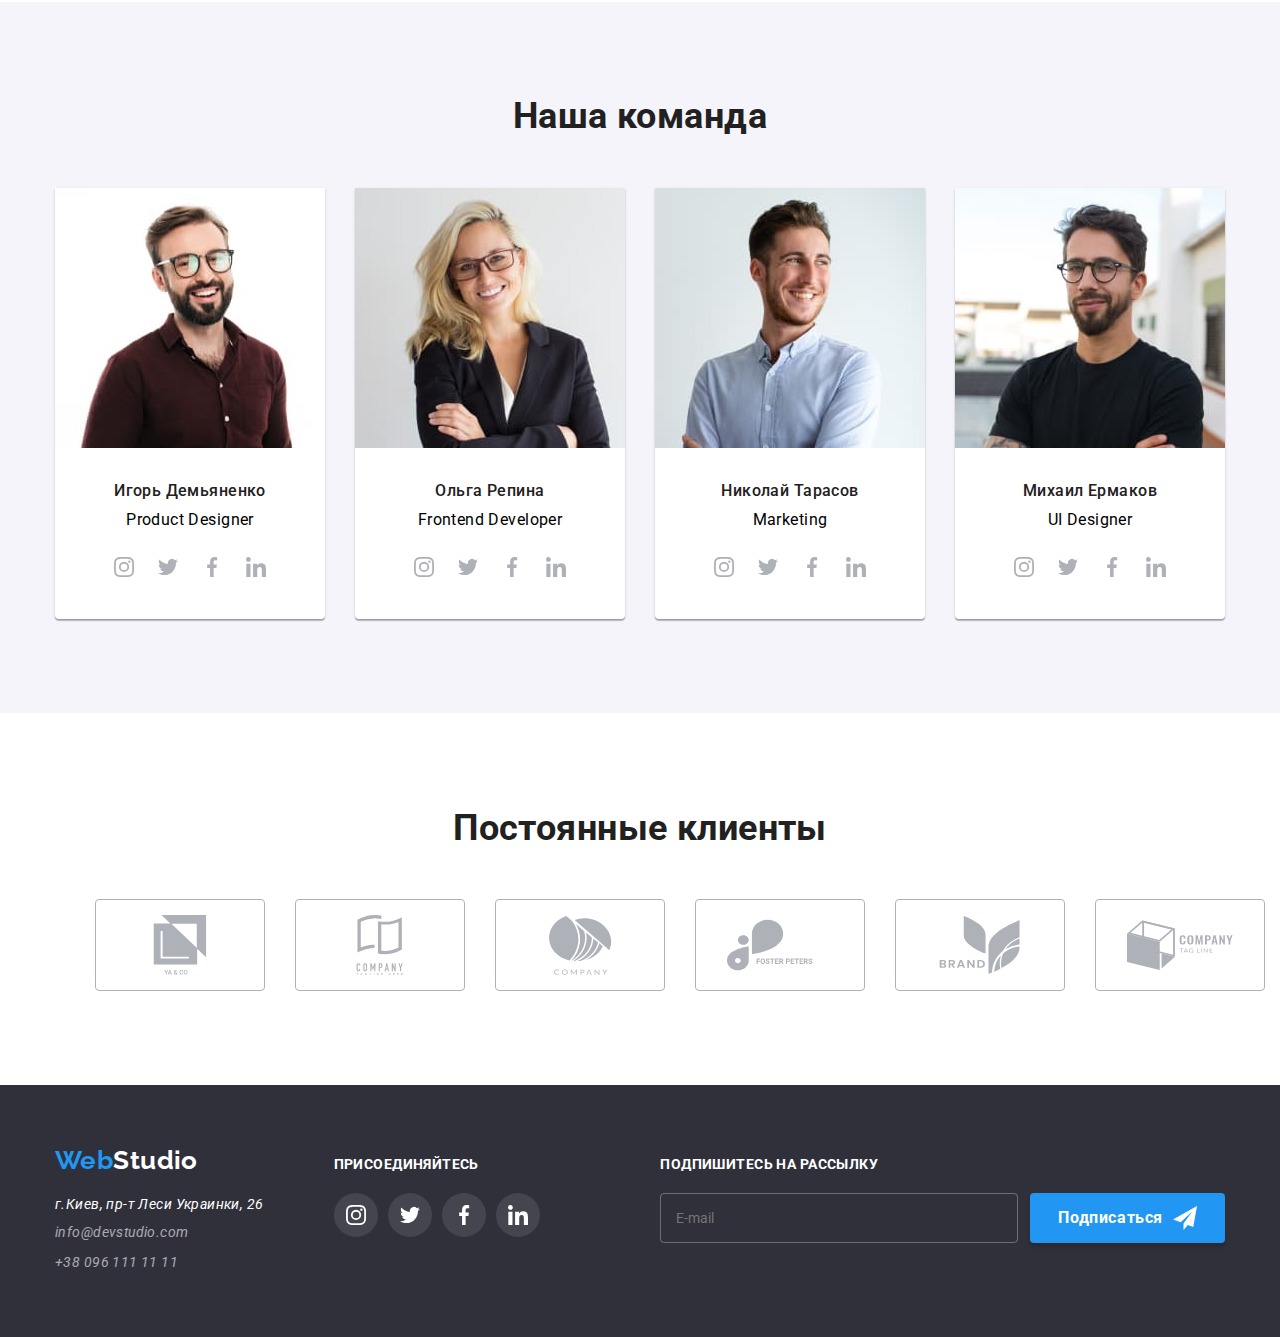
==== commit 46eaae6a: "finish" ====
--- a/index.html
+++ b/index.html
@@ -351,7 +351,7 @@
     <footer class="footer"> 
         <div class="container container--baseline">
           <div>
-            <a class="logo logo--indent" lang="en" href="./index.html"> <span class="logo__part">Web</span>Studio</a>
+            <a class="logo logo--indent logo--color" lang="en" href="./index.html"> <span class="logo__part">Web</span>Studio</a>
             <address>
               <ul class="contact contact--text">
                 <li class="contact__item ">
--- a/css/main.min.css
+++ b/css/main.min.css
@@ -1 +1 @@
-/*! modern-normalize v1.1.0 | MIT License | https://github.com/sindresorhus/modern-normalize */*,::before,::after{-webkit-box-sizing:border-box;box-sizing:border-box}html{-moz-tab-size:4;-o-tab-size:4;tab-size:4}html{line-height:1.15;-webkit-text-size-adjust:100%}body{margin:0}body{font-family:system-ui,-apple-system,"Segoe UI",Roboto,Helvetica,Arial,sans-serif,"Apple Color Emoji","Segoe UI Emoji"}hr{height:0;color:inherit}abbr[title]{-webkit-text-decoration:underline dotted;text-decoration:underline dotted}b,strong{font-weight:bolder}code,kbd,samp,pre{font-family:ui-monospace,SFMono-Regular,Consolas,"Liberation Mono",Menlo,monospace;font-size:1em}small{font-size:80%}sub,sup{font-size:75%;line-height:0;position:relative;vertical-align:baseline}sub{bottom:-0.25em}sup{top:-0.5em}table{text-indent:0;border-color:inherit}button,input,optgroup,select,textarea{font-family:inherit;font-size:100%;line-height:1.15;margin:0}button,select{text-transform:none}button,[type=button],[type=reset],[type=submit]{-webkit-appearance:button}::-moz-focus-inner{border-style:none;padding:0}:-moz-focusring{outline:1px dotted ButtonText}:-moz-ui-invalid{box-shadow:none}legend{padding:0}progress{vertical-align:baseline}::-webkit-inner-spin-button,::-webkit-outer-spin-button{height:auto}[type=search]{-webkit-appearance:textfield;outline-offset:-2px}::-webkit-search-decoration{-webkit-appearance:none}::-webkit-file-upload-button{-webkit-appearance:button;font:inherit}summary{display:list-item}body{font-family:"Roboto",sans-serif;font-size:14px;letter-spacing:.03em;color:var(--first-text-color)}html{-webkit-box-sizing:border-box;box-sizing:border-box}*,*::before,*::after{-webkit-box-sizing:inherit;box-sizing:inherit}h1,h2,h3,p,ul{margin-top:0;margin-bottom:0}.container{display:-webkit-box;display:-ms-flexbox;display:flex;width:1200px;margin-left:auto;margin-right:auto;padding-left:15px;padding-right:15px}.container--baseline{-webkit-box-align:baseline;-ms-flex-align:baseline;align-items:baseline}.section{padding:94px 0}.section--bg{background-color:#f5f4fa}.section--padding{padding-top:0}.header--border{border:1px solid #ececec}.logo{display:block;font-family:"Raleway",sans-serif;font-weight:700;font-size:26px;line-height:1.2;text-decoration:none;color:#000}.logo__part{color:#2196f3}.logo--indent{margin-bottom:20px}.nav__list{display:-webkit-box;display:-ms-flexbox;display:flex;margin-left:93px;padding:0;list-style:none;color:#212121}.nav__item+.nav__item{margin-left:50px}.nav__link{position:relative;display:block;padding-top:32px;padding-bottom:33px;font-weight:500;line-height:1.14;letter-spacing:.2px;text-decoration:none;color:#212121;-webkit-transition:color 250ms cubic-bezier(0.4, 0, 0.2, 1);transition:color 250ms cubic-bezier(0.4, 0, 0.2, 1)}.nav__link--current::after{position:absolute;left:0;bottom:0;display:block;content:"";height:4px;width:100%;border-radius:2px;background-color:#2196f3}.nav__link:hover,.nav__link:focus{color:#2196f3}.contact{padding:0;list-style:none}.contact--style{display:-webkit-box;display:-ms-flexbox;display:flex;-webkit-box-align:center;-ms-flex-align:center;align-items:center;margin-left:auto;font-weight:500;line-height:1.14;letter-spacing:.2px}.contact--style .contact__item+.contact__item{margin-left:50px}.contact__link{display:-webkit-box;display:-ms-flexbox;display:flex;text-decoration:none;color:#757575;-webkit-transition:color 250ms cubic-bezier(0.4, 0, 0.2, 1);transition:color 250ms cubic-bezier(0.4, 0, 0.2, 1)}.contact__link:hover,.contact__link:focus{color:#2196f3}.contact__link--indent{padding:30px 0}.contact__icon{margin-right:10px;fill:currentColor}.contact__item{-webkit-box-pack:center;-ms-flex-pack:center;justify-content:center;-webkit-box-align:center;-ms-flex-align:center;align-items:center}.contact__item--text{font-style:normal;line-height:1.71;color:rgba(255,255,255,.6)}.contact--text .contact__item+.contact__item{margin-top:9px}.contact__adress{text-decoration:none;color:#fff}.contact__email{line-height:1.5;text-decoration:none;color:rgba(255,255,255,.6)}.contact__email:hover,.contact__email:focus{color:#2196f3}.contact__tel{line-height:1.5;text-decoration:none;color:rgba(255,255,255,.6)}.contact__tel:hover,.contact__tel:focus{color:#2196f3}.hero--bg{background-color:#c4c4c4}.hero--position{margin-left:auto;margin-right:auto}.hero--overlay{max-width:1600px;height:600px;background-image:-webkit-gradient(linear, left top, right top, from(rgba(47, 48, 58, 0.4)), to(rgba(47, 48, 58, 0.4))),url(../images/Img-hero.jpg);background-image:linear-gradient(to right, rgba(47, 48, 58, 0.4), rgba(47, 48, 58, 0.4)),url(../images/Img-hero.jpg);background-position:center;background-size:cover;background-repeat:no-repeat}.hero__content{padding:200px 0;text-align:center}.hero__title{max-width:650px}.hero__title--position{margin:0 auto;margin-bottom:30px}.hero__title--color{color:#fff}.hero__title--text{font-weight:900;font-size:44px;line-height:1.36;letter-spacing:.06em;text-transform:uppercase}.hero__button{padding:10px 31px}.hero__button--text{font-family:inherit;font-weight:700;font-size:16px;line-height:1.87;letter-spacing:.06em}.hero__button--color{color:#fff;background-color:#2196f3}.hero__button--color:hover,.hero__button--color:focus{background-color:#188ce8}.peculiarities__header{overflow:hidden}.peculiarities__list{padding:0;display:-webkit-box;display:-ms-flexbox;display:flex;list-style:none}.peculiarities__list .peculiarities__item+.peculiarities__item{margin-left:30px}.peculiarities__pic{display:-webkit-box;display:-ms-flexbox;display:flex;-webkit-box-pack:center;-ms-flex-pack:center;justify-content:center;-webkit-box-align:center;-ms-flex-align:center;align-items:center;margin-bottom:30px;border:0;width:270px;height:120px;border-radius:4px;background-color:#f5f4fa}.peculiarities__icon{height:70px;width:70px}.peculiarities__title{margin-bottom:10px;font-weight:700;line-height:1.14;letter-spacing:.02em;text-transform:uppercase}.peculiarities__text{line-height:1.71;color:#757575}.work{display:block}.work__title{margin-bottom:50px;font-weight:700;font-size:36px;line-height:1.16;text-align:center;color:#212121}.work__list{display:-webkit-box;display:-ms-flexbox;display:flex;padding:0;list-style:none}.work__item{position:relative}.work__list .work__item+.work__item{margin-left:30px}.work__text{position:absolute;left:0;bottom:0;display:-webkit-box;display:-ms-flexbox;display:flex;width:100%;height:70px;-webkit-box-pack:center;-ms-flex-pack:center;justify-content:center;-webkit-box-align:center;-ms-flex-align:center;align-items:center;font-weight:700;font-size:14px;line-height:16px;text-transform:uppercase;color:#fff;background-color:rgba(47,48,58,.8)}.team{display:block}.team__title{margin-bottom:50px;font-weight:700;font-size:36px;line-height:1.16;text-align:center;color:#212121}.team__list{padding:0;display:-webkit-box;display:-ms-flexbox;display:flex;list-style:none}.team__item{width:270px;margin-right:30px;background-color:#fff;border-radius:0px 0px 4px 4px;-webkit-box-shadow:0px 1px 3px rgba(0,0,0,.12),0px 1px 1px rgba(0,0,0,.14),0px 2px 1px rgba(0,0,0,.2);box-shadow:0px 1px 3px rgba(0,0,0,.12),0px 1px 1px rgba(0,0,0,.14),0px 2px 1px rgba(0,0,0,.2)}.team__card{padding-top:30px;padding-bottom:30px}.team__name{margin-bottom:10px;font-weight:500;font-size:16px;line-height:1.19;text-align:center;color:#212121}.team__position{margin-bottom:16px;font-size:16px;line-height:1.19;text-align:center}.social{display:-webkit-box;display:-ms-flexbox;display:flex;-webkit-box-pack:center;-ms-flex-pack:center;justify-content:center;list-style:none;padding:0}.social__link{display:-webkit-box;display:-ms-flexbox;display:flex;-webkit-box-pack:center;-ms-flex-pack:center;justify-content:center;-webkit-box-align:center;-ms-flex-align:center;align-items:center;padding:0;border:0;width:44px;height:44px;cursor:pointer;border-radius:50%;-webkit-transition:color 250ms cubic-bezier(0.4, 0, 0.2, 1),background-color 250ms cubic-bezier(0.4, 0, 0.2, 1);transition:color 250ms cubic-bezier(0.4, 0, 0.2, 1),background-color 250ms cubic-bezier(0.4, 0, 0.2, 1)}.social__link--color{color:#afb1b8}.social__link--color:hover,.social__link--colorfocus{color:#fff;background-color:#2196f3}.social__link--indent{margin-left:10px}.social__link--style{color:#fff;background-color:rgba(255,255,255,.1)}.social__link--style:hover,.social__link--style:focus{background-color:#2196f3}.social__icon{fill:currentColor;height:20px;width:20px}.clients{display:block;margin-left:auto;margin-right:auto}.clients__title{margin-bottom:50px;font-weight:700;font-size:36px;line-height:1.17;text-align:center;color:#212121}.clients__list{display:-webkit-box;display:-ms-flexbox;display:flex;-webkit-box-align:center;-ms-flex-align:center;align-items:center;list-style:none}.clients__list .clients__item+.clients__item{margin-left:30px}.clients__link{display:-webkit-box;display:-ms-flexbox;display:flex;-webkit-box-pack:center;-ms-flex-pack:center;justify-content:center;-webkit-box-align:center;-ms-flex-align:center;align-items:center;height:92px;width:170px;color:#afb1b8;border:1px solid #afb1b8;-webkit-transition:color 250ms cubic-bezier(0.4, 0, 0.2, 1),border 250ms cubic-bezier(0.4, 0, 0.2, 1);transition:color 250ms cubic-bezier(0.4, 0, 0.2, 1),border 250ms cubic-bezier(0.4, 0, 0.2, 1);border-radius:4px}.clients__link:hover,.clients__link:focus{color:#188ce8;border-color:#2196f3}.clients__icon{fill:currentColor}.footer{display:-webkit-box;display:-ms-flexbox;display:flex;padding-bottom:60px;padding-top:60px;height:252px;color:#fff;background-color:#2f303a}.footer__button{display:-webkit-box;display:-ms-flexbox;display:flex;-webkit-box-pack:center;-ms-flex-pack:center;justify-content:center;-webkit-box-align:center;-ms-flex-align:center;align-items:center;padding:10px 28px;-webkit-box-shadow:0px 4px 4px rgba(0,0,0,.15);box-shadow:0px 4px 4px rgba(0,0,0,.15)}.footer__button--color{color:#fff;background-color:#2196f3}.footer__button--text{font-weight:700;font-size:16px;line-height:1.87;-webkit-box-pack:center;-ms-flex-pack:center;justify-content:center;-webkit-box-align:center;-ms-flex-align:center;align-items:center;letter-spacing:.6px}.footer__icon{margin-left:10px;fill:currentColor}.footer__social{margin-left:70px}.footer__mailing{margin-left:auto}.footer__title{margin-bottom:20px;font-weight:700;line-height:1.14;text-transform:uppercase}.footer__form{display:-webkit-box;display:-ms-flexbox;display:flex}.footer__email{width:358px;padding:16px 15px;margin-right:12px;outline:0;color:#fff;border:1px solid rgba(255,255,255,.3);border-radius:4px;background:0}.modal{position:fixed;top:0;left:0;width:100%;height:100%;background-color:rgba(0,0,0,.2);opacity:1;-webkit-transition:opacity 250ms cubic-bezier(0.4, 0, 0.2, 1);transition:opacity 250ms cubic-bezier(0.4, 0, 0.2, 1)}.modal--hidden{opacity:0;pointer-events:none}.modal--hidden .modal__page{-webkit-transform:translate(-50%, -50%) scale(0.25);transform:translate(-50%, -50%) scale(0.25)}.modal__btn{position:absolute;right:0;top:0;display:-webkit-box;display:-ms-flexbox;display:flex;margin-top:8px;margin-right:8px;margin-left:auto;height:30px;width:30px;-webkit-box-pack:center;-ms-flex-pack:center;justify-content:center;-webkit-box-align:center;-ms-flex-align:center;align-items:center;cursor:pointer;background-color:#fff;color:#000;border:1px solid rgba(0,0,0,.1);border-radius:50%;-webkit-transition:fill 250ms cubic-bezier(0.4, 0, 0.2, 1);transition:fill 250ms cubic-bezier(0.4, 0, 0.2, 1)}.modal__btn:hover,.modal__btn:focus{fill:#2196f3}.modal__page{position:absolute;top:50%;left:50%;display:-webkit-box;display:-ms-flexbox;display:flex;-webkit-box-orient:vertical;-webkit-box-direction:normal;-ms-flex-direction:column;flex-direction:column;-webkit-transform:translate(-50%, -50%) scale(1);transform:translate(-50%, -50%) scale(1);height:581px;width:528px;border-radius:4px;-webkit-box-shadow:0px 1px 3px rgba(0,0,0,.12),0px 1px 1px rgba(0,0,0,.14),0px 2px 1px rgba(0,0,0,.2);box-shadow:0px 1px 3px rgba(0,0,0,.12),0px 1px 1px rgba(0,0,0,.14),0px 2px 1px rgba(0,0,0,.2);background-color:#fff;-webkit-transition:-webkit-transform 250ms cubic-bezier(0.4, 0, 0.2, 1);transition:-webkit-transform 250ms cubic-bezier(0.4, 0, 0.2, 1);transition:transform 250ms cubic-bezier(0.4, 0, 0.2, 1);transition:transform 250ms cubic-bezier(0.4, 0, 0.2, 1), -webkit-transform 250ms cubic-bezier(0.4, 0, 0.2, 1)}.modal__content{margin:40px 40px}.modal__title{display:-webkit-box;display:-ms-flexbox;display:flex;margin-bottom:12px;font-weight:700;font-size:20px;line-height:1.15;-webkit-box-pack:center;-ms-flex-pack:center;justify-content:center;color:#212121}.modal__label{position:relative;display:-webkit-box;display:-ms-flexbox;display:flex;-webkit-box-orient:vertical;-webkit-box-direction:normal;-ms-flex-direction:column;flex-direction:column;margin-top:10px;margin-bottom:4px;font-size:12px;line-height:14px;letter-spacing:.1px;color:#212121}.modal__input{margin-top:4px;padding-left:42px;width:448px;height:40px;border:1px solid rgba(33,33,33,.2);outline:0;border-radius:4px;-webkit-transition:border 250ms cubic-bezier(0.4, 0, 0.2, 1);transition:border 250ms cubic-bezier(0.4, 0, 0.2, 1)}.modal__input:focus-within{border:1px solid #2196f3}.modal__icon{position:absolute;left:12px;top:50%;fill:currentColor;-webkit-transition:color 250ms cubic-bezier(0.4, 0, 0.2, 1);transition:color 250ms cubic-bezier(0.4, 0, 0.2, 1)}.modal__input:focus-within+.modal__icon{color:#2196f3}.modal__textarea{padding:12px 16px;height:120px;width:448px;margin-top:4px;margin-bottom:20px;border:1px solid rgba(33,33,33,.2);outline:0;border-radius:4px;resize:none;-webkit-transition:border 250ms cubic-bezier(0.4, 0, 0.2, 1);transition:border 250ms cubic-bezier(0.4, 0, 0.2, 1)}.modal__textarea:focus-within{border-color:#2196f3}.modal__checkbox{display:-webkit-box;display:-ms-flexbox;display:flex;width:auto;-webkit-box-pack:center;-ms-flex-pack:center;justify-content:center;-webkit-box-align:center;-ms-flex-align:center;align-items:center;line-height:1.71;margin-bottom:30px;margin-top:20px}.modal__policy{position:absolute;width:1px;height:1px;margin:-1px;border:0;padding:0;clip:rect(0 0 0 0);overflow:hidden}.modal__policy:checked+.modal__accept{border-color:#2196f3;background-image:url(../images/check.svg);background-size:contain;background-color:#2196f3;background-origin:border-box}.modal__accept{display:inline-block;margin-right:8px;height:15px;width:16px;border:2px solid #212121;border-radius:4px;-webkit-transition:background-color 250ms cubic-bezier(0.4, 0, 0.2, 1),border-color 250ms cubic-bezier(0.4, 0, 0.2, 1);transition:background-color 250ms cubic-bezier(0.4, 0, 0.2, 1),border-color 250ms cubic-bezier(0.4, 0, 0.2, 1)}.modal__contract{margin-left:4px;color:#2196f3}.modal__button{display:block;padding:10px 55px;-webkit-transition:background-color 250ms cubic-bezier(0.4, 0, 0.2, 1);transition:background-color 250ms cubic-bezier(0.4, 0, 0.2, 1)}.modal__button--color{-webkit-box-shadow:0px 4px 4px rgba(0,0,0,.15);box-shadow:0px 4px 4px rgba(0,0,0,.15);color:#fff;background-color:#2196f3}.modal__button--color:hover,.modal__button--colorfocus{background-color:#188ce8}.modal__button--text{font-weight:700;font-size:16px;line-height:1.87;letter-spacing:.6px}.modal__button--position{margin-left:auto;margin-right:auto}.portfolio{display:-webkit-box;display:-ms-flexbox;display:flex;-webkit-box-orient:vertical;-webkit-box-direction:normal;-ms-flex-direction:column;flex-direction:column;-webkit-box-pack:center;-ms-flex-pack:center;justify-content:center}.portfolio__list{margin-bottom:50px;padding:0;display:-webkit-box;display:-ms-flexbox;display:flex;-webkit-box-pack:center;-ms-flex-pack:center;justify-content:center;list-style:none}.portfolio__list .portfolio__item+.portfolio__item{margin-left:8px}.portfolio__button{padding:6px 22px;font-family:inherit;font-weight:500;font-size:16px;line-height:1.62;-webkit-transition:color 250ms cubic-bezier(0.4, 0, 0.2, 1),background-color 250ms cubic-bezier(0.4, 0, 0.2, 1),-webkit-box-shadow 250ms cubic-bezier(0.4, 0, 0.2, 1);transition:color 250ms cubic-bezier(0.4, 0, 0.2, 1),background-color 250ms cubic-bezier(0.4, 0, 0.2, 1),-webkit-box-shadow 250ms cubic-bezier(0.4, 0, 0.2, 1);transition:color 250ms cubic-bezier(0.4, 0, 0.2, 1),background-color 250ms cubic-bezier(0.4, 0, 0.2, 1),box-shadow 250ms cubic-bezier(0.4, 0, 0.2, 1);transition:color 250ms cubic-bezier(0.4, 0, 0.2, 1),background-color 250ms cubic-bezier(0.4, 0, 0.2, 1),box-shadow 250ms cubic-bezier(0.4, 0, 0.2, 1),-webkit-box-shadow 250ms cubic-bezier(0.4, 0, 0.2, 1)}.portfolio__button:hover,.portfolio__button:focus{background-color:#2196f3;color:#fff;-webkit-box-shadow:0px 3px 1px rgba(0,0,0,.1),0px 1px 2px rgba(0,0,0,.08),0px 2px 2px rgba(0,0,0,.12);box-shadow:0px 3px 1px rgba(0,0,0,.1),0px 1px 2px rgba(0,0,0,.08),0px 2px 2px rgba(0,0,0,.12)}.portfolio__button--color{color:#212121;background-color:#f5f4fa}.portfolio__button--current{color:#fff;background-color:#2196f3;-webkit-box-shadow:0px 3px 1px rgba(0,0,0,.1),0px 1px 2px rgba(0,0,0,.08),0px 2px 2px rgba(0,0,0,.12);box-shadow:0px 3px 1px rgba(0,0,0,.1),0px 1px 2px rgba(0,0,0,.08),0px 2px 2px rgba(0,0,0,.12)}.portfolio__card{padding:24px 20px;overflow:hidden}.project{padding:0;margin:-15px;display:-webkit-box;display:-ms-flexbox;display:flex;-ms-flex-wrap:wrap;flex-wrap:wrap}.project__item{margin:15px;width:370px;border:1px solid #eee;list-style:none;cursor:pointer;-webkit-transition:-webkit-box-shadow 250ms cubic-bezier(0.4, 0, 0.2, 1);transition:-webkit-box-shadow 250ms cubic-bezier(0.4, 0, 0.2, 1);transition:box-shadow 250ms cubic-bezier(0.4, 0, 0.2, 1);transition:box-shadow 250ms cubic-bezier(0.4, 0, 0.2, 1), -webkit-box-shadow 250ms cubic-bezier(0.4, 0, 0.2, 1)}.project__item:hover,.project__item:focus{-webkit-box-shadow:0px 1px 1px rgba(0,0,0,.12),0px 4px 4px rgba(0,0,0,.06),1px 4px 6px rgba(0,0,0,.16);box-shadow:0px 1px 1px rgba(0,0,0,.12),0px 4px 4px rgba(0,0,0,.06),1px 4px 6px rgba(0,0,0,.16)}.project__img{position:relative;overflow:hidden}.project__img>img{width:100%;-o-object-fit:contain;object-fit:contain;-o-object-position:top right;object-position:top right;display:block}.project__info{position:absolute;pointer-events:none;top:0;left:0;height:294px;width:100%;padding:63px 24px;font-size:18px;line-height:1.56;color:#fff;opacity:0;background-color:rgba(33,150,243,.9);-webkit-transform:translateY(100%);transform:translateY(100%);-webkit-transition:opacity 250ms cubic-bezier(0.4, 0, 0.2, 1),-webkit-transform 250ms cubic-bezier(0.4, 0, 0.2, 1);transition:opacity 250ms cubic-bezier(0.4, 0, 0.2, 1),-webkit-transform 250ms cubic-bezier(0.4, 0, 0.2, 1);transition:transform 250ms cubic-bezier(0.4, 0, 0.2, 1),opacity 250ms cubic-bezier(0.4, 0, 0.2, 1);transition:transform 250ms cubic-bezier(0.4, 0, 0.2, 1),opacity 250ms cubic-bezier(0.4, 0, 0.2, 1),-webkit-transform 250ms cubic-bezier(0.4, 0, 0.2, 1)}.project__item:hover .project__info{opacity:1;-webkit-transform:translateY(calc(100% - 294px));transform:translateY(calc(100% - 294px))}.project__name{margin-bottom:4px;font-weight:700;font-size:18px;line-height:2;letter-spacing:.06em;color:#212121}.project__type{font-size:16px;line-height:1.87;color:#757575}.button{max-height:50px;max-width:200px;border:0;border-radius:4px;cursor:pointer;-webkit-transition:background-color 250ms cubic-bezier(0.4, 0, 0.2, 1);transition:background-color 250ms cubic-bezier(0.4, 0, 0.2, 1)}/*# sourceMappingURL=main.min.css.map */+/*! modern-normalize v1.1.0 | MIT License | https://github.com/sindresorhus/modern-normalize */*,::before,::after{-webkit-box-sizing:border-box;box-sizing:border-box}html{-moz-tab-size:4;-o-tab-size:4;tab-size:4}html{line-height:1.15;-webkit-text-size-adjust:100%}body{margin:0}body{font-family:system-ui,-apple-system,"Segoe UI",Roboto,Helvetica,Arial,sans-serif,"Apple Color Emoji","Segoe UI Emoji"}hr{height:0;color:inherit}abbr[title]{-webkit-text-decoration:underline dotted;text-decoration:underline dotted}b,strong{font-weight:bolder}code,kbd,samp,pre{font-family:ui-monospace,SFMono-Regular,Consolas,"Liberation Mono",Menlo,monospace;font-size:1em}small{font-size:80%}sub,sup{font-size:75%;line-height:0;position:relative;vertical-align:baseline}sub{bottom:-0.25em}sup{top:-0.5em}table{text-indent:0;border-color:inherit}button,input,optgroup,select,textarea{font-family:inherit;font-size:100%;line-height:1.15;margin:0}button,select{text-transform:none}button,[type=button],[type=reset],[type=submit]{-webkit-appearance:button}::-moz-focus-inner{border-style:none;padding:0}:-moz-focusring{outline:1px dotted ButtonText}:-moz-ui-invalid{box-shadow:none}legend{padding:0}progress{vertical-align:baseline}::-webkit-inner-spin-button,::-webkit-outer-spin-button{height:auto}[type=search]{-webkit-appearance:textfield;outline-offset:-2px}::-webkit-search-decoration{-webkit-appearance:none}::-webkit-file-upload-button{-webkit-appearance:button;font:inherit}summary{display:list-item}body{font-family:"Roboto",sans-serif;font-size:14px;letter-spacing:.03em;color:var(--first-text-color)}html{-webkit-box-sizing:border-box;box-sizing:border-box}*,*::before,*::after{-webkit-box-sizing:inherit;box-sizing:inherit}h1,h2,h3,p,ul{margin-top:0;margin-bottom:0}.container{display:-webkit-box;display:-ms-flexbox;display:flex;width:1200px;margin-left:auto;margin-right:auto;padding-left:15px;padding-right:15px}.container--baseline{-webkit-box-align:baseline;-ms-flex-align:baseline;align-items:baseline}.section{padding:94px 0}.section--bg{background-color:#f5f4fa}.section--padding{padding-top:0}.header--border{border:1px solid #ececec}.logo{display:block;font-family:"Raleway",sans-serif;font-weight:700;font-size:26px;line-height:1.2;text-decoration:none;color:#000}.logo__part{color:#2196f3}.logo--indent{margin-bottom:20px}.logo--color{color:#fff}.nav__list{display:-webkit-box;display:-ms-flexbox;display:flex;margin-left:93px;padding:0;list-style:none;color:#212121}.nav__item+.nav__item{margin-left:50px}.nav__link{position:relative;display:block;padding-top:32px;padding-bottom:33px;font-weight:500;line-height:1.14;letter-spacing:.2px;text-decoration:none;color:#212121;-webkit-transition:color 250ms cubic-bezier(0.4, 0, 0.2, 1);transition:color 250ms cubic-bezier(0.4, 0, 0.2, 1)}.nav__link--current::after{position:absolute;left:0;bottom:0;display:block;content:"";height:4px;width:100%;border-radius:2px;background-color:#2196f3}.nav__link:hover,.nav__link:focus{color:#2196f3}.contact{padding:0;list-style:none}.contact--style{display:-webkit-box;display:-ms-flexbox;display:flex;-webkit-box-align:center;-ms-flex-align:center;align-items:center;margin-left:auto;font-weight:500;line-height:1.14;letter-spacing:.2px}.contact--style .contact__item+.contact__item{margin-left:50px}.contact__link{display:-webkit-box;display:-ms-flexbox;display:flex;-webkit-box-align:center;-ms-flex-align:center;align-items:center;text-decoration:none;color:#757575;-webkit-transition:color 250ms cubic-bezier(0.4, 0, 0.2, 1);transition:color 250ms cubic-bezier(0.4, 0, 0.2, 1)}.contact__link:hover,.contact__link:focus{color:#2196f3}.contact__link--indent{padding:30px 0}.contact__icon{margin-right:10px;fill:currentColor}.contact__item{-webkit-box-pack:center;-ms-flex-pack:center;justify-content:center}.contact__item--text{font-style:normal;line-height:1.71;color:rgba(255,255,255,.6)}.contact--text .contact__item+.contact__item{margin-top:9px}.contact__adress{text-decoration:none;color:#fff}.contact__email{line-height:1.5;text-decoration:none;color:rgba(255,255,255,.6)}.contact__email:hover,.contact__email:focus{color:#2196f3}.contact__tel{line-height:1.5;text-decoration:none;color:rgba(255,255,255,.6)}.contact__tel:hover,.contact__tel:focus{color:#2196f3}.hero--bg{background-color:#c4c4c4}.hero--position{margin-left:auto;margin-right:auto}.hero--overlay{max-width:1600px;height:600px;background-image:-webkit-gradient(linear, left top, right top, from(rgba(47, 48, 58, 0.4)), to(rgba(47, 48, 58, 0.4))),url(../images/Img-hero.jpg);background-image:linear-gradient(to right, rgba(47, 48, 58, 0.4), rgba(47, 48, 58, 0.4)),url(../images/Img-hero.jpg);background-position:center;background-size:cover;background-repeat:no-repeat}.hero__content{padding:200px 0;text-align:center}.hero__title{max-width:650px}.hero__title--position{margin:0 auto;margin-bottom:30px}.hero__title--color{color:#fff}.hero__title--text{font-weight:900;font-size:44px;line-height:1.36;letter-spacing:.06em;text-transform:uppercase}.hero__button{padding:10px 31px}.hero__button--text{font-family:inherit;font-weight:700;font-size:16px;line-height:1.87;letter-spacing:.06em}.hero__button--color{color:#fff;background-color:#2196f3}.hero__button--color:hover,.hero__button--color:focus{background-color:#188ce8}.peculiarities__header{overflow:hidden}.peculiarities__list{padding:0;display:-webkit-box;display:-ms-flexbox;display:flex;list-style:none}.peculiarities__list .peculiarities__item+.peculiarities__item{margin-left:30px}.peculiarities__pic{display:-webkit-box;display:-ms-flexbox;display:flex;-webkit-box-pack:center;-ms-flex-pack:center;justify-content:center;-webkit-box-align:center;-ms-flex-align:center;align-items:center;margin-bottom:30px;border:0;width:270px;height:120px;border-radius:4px;background-color:#f5f4fa}.peculiarities__icon{height:70px;width:70px}.peculiarities__title{margin-bottom:10px;font-weight:700;line-height:1.14;letter-spacing:.02em;text-transform:uppercase}.peculiarities__text{line-height:1.71;color:#757575}.work{display:block}.work__title{margin-bottom:50px;font-weight:700;font-size:36px;line-height:1.16;text-align:center;color:#212121}.work__list{display:-webkit-box;display:-ms-flexbox;display:flex;padding:0;list-style:none}.work__item{position:relative}.work__list .work__item+.work__item{margin-left:30px}.work__text{position:absolute;left:0;bottom:0;display:-webkit-box;display:-ms-flexbox;display:flex;width:100%;height:70px;-webkit-box-pack:center;-ms-flex-pack:center;justify-content:center;-webkit-box-align:center;-ms-flex-align:center;align-items:center;font-weight:700;font-size:14px;line-height:16px;text-transform:uppercase;color:#fff;background-color:rgba(47,48,58,.8)}.team{display:block}.team__title{margin-bottom:50px;font-weight:700;font-size:36px;line-height:1.16;text-align:center;color:#212121}.team__list{padding:0;display:-webkit-box;display:-ms-flexbox;display:flex;list-style:none}.team__item{width:270px;margin-right:30px;background-color:#fff;border-radius:0px 0px 4px 4px;-webkit-box-shadow:0px 1px 3px rgba(0,0,0,.12),0px 1px 1px rgba(0,0,0,.14),0px 2px 1px rgba(0,0,0,.2);box-shadow:0px 1px 3px rgba(0,0,0,.12),0px 1px 1px rgba(0,0,0,.14),0px 2px 1px rgba(0,0,0,.2)}.team__card{padding-top:30px;padding-bottom:30px}.team__name{margin-bottom:10px;font-weight:500;font-size:16px;line-height:1.19;text-align:center;color:#212121}.team__position{margin-bottom:16px;font-size:16px;line-height:1.19;text-align:center}.social{display:-webkit-box;display:-ms-flexbox;display:flex;-webkit-box-pack:center;-ms-flex-pack:center;justify-content:center;list-style:none;padding:0}.social__link{display:-webkit-box;display:-ms-flexbox;display:flex;-webkit-box-pack:center;-ms-flex-pack:center;justify-content:center;-webkit-box-align:center;-ms-flex-align:center;align-items:center;padding:0;border:0;width:44px;height:44px;cursor:pointer;border-radius:50%;-webkit-transition:color 250ms cubic-bezier(0.4, 0, 0.2, 1),background-color 250ms cubic-bezier(0.4, 0, 0.2, 1);transition:color 250ms cubic-bezier(0.4, 0, 0.2, 1),background-color 250ms cubic-bezier(0.4, 0, 0.2, 1)}.social__link--color{color:#afb1b8}.social__link--color:hover,.social__link--colorfocus{color:#fff;background-color:#2196f3}.social__link--indent{margin-left:10px}.social__link--style{color:#fff;background-color:rgba(255,255,255,.1)}.social__link--style:hover,.social__link--style:focus{background-color:#2196f3}.social__icon{fill:currentColor;height:20px;width:20px}.clients{display:block;margin-left:auto;margin-right:auto}.clients__title{margin-bottom:50px;font-weight:700;font-size:36px;line-height:1.17;text-align:center;color:#212121}.clients__list{display:-webkit-box;display:-ms-flexbox;display:flex;-webkit-box-align:center;-ms-flex-align:center;align-items:center;list-style:none}.clients__list .clients__item+.clients__item{margin-left:30px}.clients__link{display:-webkit-box;display:-ms-flexbox;display:flex;-webkit-box-pack:center;-ms-flex-pack:center;justify-content:center;-webkit-box-align:center;-ms-flex-align:center;align-items:center;height:92px;width:170px;color:#afb1b8;border:1px solid #afb1b8;-webkit-transition:color 250ms cubic-bezier(0.4, 0, 0.2, 1),border 250ms cubic-bezier(0.4, 0, 0.2, 1);transition:color 250ms cubic-bezier(0.4, 0, 0.2, 1),border 250ms cubic-bezier(0.4, 0, 0.2, 1);border-radius:4px}.clients__link:hover,.clients__link:focus{color:#188ce8;border-color:#2196f3}.clients__icon{fill:currentColor}.footer{display:-webkit-box;display:-ms-flexbox;display:flex;padding-bottom:60px;padding-top:60px;height:252px;color:#fff;background-color:#2f303a}.footer__button{display:-webkit-box;display:-ms-flexbox;display:flex;-webkit-box-pack:center;-ms-flex-pack:center;justify-content:center;-webkit-box-align:center;-ms-flex-align:center;align-items:center;padding:10px 28px;-webkit-box-shadow:0px 4px 4px rgba(0,0,0,.15);box-shadow:0px 4px 4px rgba(0,0,0,.15)}.footer__button--color{color:#fff;background-color:#2196f3}.footer__button--text{font-weight:700;font-size:16px;line-height:1.87;-webkit-box-pack:center;-ms-flex-pack:center;justify-content:center;-webkit-box-align:center;-ms-flex-align:center;align-items:center;letter-spacing:.6px}.footer__icon{margin-left:10px;fill:currentColor}.footer__social{margin-left:70px}.footer__mailing{margin-left:auto}.footer__title{margin-bottom:20px;font-weight:700;line-height:1.14;text-transform:uppercase}.footer__form{display:-webkit-box;display:-ms-flexbox;display:flex}.footer__email{width:358px;padding:16px 15px;margin-right:12px;outline:0;color:#fff;border:1px solid rgba(255,255,255,.3);border-radius:4px;background:0}.modal{position:fixed;top:0;left:0;width:100%;height:100%;background-color:rgba(0,0,0,.2);opacity:1;-webkit-transition:opacity 250ms cubic-bezier(0.4, 0, 0.2, 1);transition:opacity 250ms cubic-bezier(0.4, 0, 0.2, 1)}.modal--hidden{opacity:0;pointer-events:none}.modal--hidden .modal__page{-webkit-transform:translate(-50%, -50%) scale(0.25);transform:translate(-50%, -50%) scale(0.25)}.modal__btn{position:absolute;right:0;top:0;display:-webkit-box;display:-ms-flexbox;display:flex;margin-top:8px;margin-right:8px;margin-left:auto;height:30px;width:30px;-webkit-box-pack:center;-ms-flex-pack:center;justify-content:center;-webkit-box-align:center;-ms-flex-align:center;align-items:center;cursor:pointer;background-color:#fff;color:#000;border:1px solid rgba(0,0,0,.1);border-radius:50%;-webkit-transition:fill 250ms cubic-bezier(0.4, 0, 0.2, 1);transition:fill 250ms cubic-bezier(0.4, 0, 0.2, 1)}.modal__btn:hover,.modal__btn:focus{fill:#2196f3}.modal__page{position:absolute;top:50%;left:50%;display:-webkit-box;display:-ms-flexbox;display:flex;-webkit-box-orient:vertical;-webkit-box-direction:normal;-ms-flex-direction:column;flex-direction:column;-webkit-transform:translate(-50%, -50%) scale(1);transform:translate(-50%, -50%) scale(1);height:581px;width:528px;border-radius:4px;-webkit-box-shadow:0px 1px 3px rgba(0,0,0,.12),0px 1px 1px rgba(0,0,0,.14),0px 2px 1px rgba(0,0,0,.2);box-shadow:0px 1px 3px rgba(0,0,0,.12),0px 1px 1px rgba(0,0,0,.14),0px 2px 1px rgba(0,0,0,.2);background-color:#fff;-webkit-transition:-webkit-transform 250ms cubic-bezier(0.4, 0, 0.2, 1);transition:-webkit-transform 250ms cubic-bezier(0.4, 0, 0.2, 1);transition:transform 250ms cubic-bezier(0.4, 0, 0.2, 1);transition:transform 250ms cubic-bezier(0.4, 0, 0.2, 1), -webkit-transform 250ms cubic-bezier(0.4, 0, 0.2, 1)}.modal__content{margin:40px 40px}.modal__title{display:-webkit-box;display:-ms-flexbox;display:flex;margin-bottom:12px;font-weight:700;font-size:20px;line-height:1.15;-webkit-box-pack:center;-ms-flex-pack:center;justify-content:center;color:#212121}.modal__label{position:relative;display:-webkit-box;display:-ms-flexbox;display:flex;-webkit-box-orient:vertical;-webkit-box-direction:normal;-ms-flex-direction:column;flex-direction:column;margin-top:10px;margin-bottom:4px;font-size:12px;line-height:14px;letter-spacing:.1px;color:#212121}.modal__input{margin-top:4px;padding-left:42px;width:448px;height:40px;border:1px solid rgba(33,33,33,.2);outline:0;border-radius:4px;-webkit-transition:border 250ms cubic-bezier(0.4, 0, 0.2, 1);transition:border 250ms cubic-bezier(0.4, 0, 0.2, 1)}.modal__input:focus-within{border:1px solid #2196f3}.modal__icon{position:absolute;left:12px;top:50%;fill:currentColor;-webkit-transition:color 250ms cubic-bezier(0.4, 0, 0.2, 1);transition:color 250ms cubic-bezier(0.4, 0, 0.2, 1)}.modal__input:focus-within+.modal__icon{color:#2196f3}.modal__textarea{padding:12px 16px;height:120px;width:448px;margin-top:4px;margin-bottom:20px;border:1px solid rgba(33,33,33,.2);outline:0;border-radius:4px;resize:none;-webkit-transition:border 250ms cubic-bezier(0.4, 0, 0.2, 1);transition:border 250ms cubic-bezier(0.4, 0, 0.2, 1)}.modal__textarea:focus-within{border-color:#2196f3}.modal__checkbox{display:-webkit-box;display:-ms-flexbox;display:flex;width:auto;-webkit-box-pack:center;-ms-flex-pack:center;justify-content:center;-webkit-box-align:center;-ms-flex-align:center;align-items:center;line-height:1.71;margin-bottom:30px;margin-top:20px}.modal__policy{position:absolute;width:1px;height:1px;margin:-1px;border:0;padding:0;clip:rect(0 0 0 0);overflow:hidden}.modal__policy:checked+.modal__accept{border-color:#2196f3;background-image:url(../images/check.svg);background-size:contain;background-color:#2196f3;background-origin:border-box}.modal__accept{display:inline-block;margin-right:8px;height:15px;width:16px;border:2px solid #212121;border-radius:4px;-webkit-transition:background-color 250ms cubic-bezier(0.4, 0, 0.2, 1),border-color 250ms cubic-bezier(0.4, 0, 0.2, 1);transition:background-color 250ms cubic-bezier(0.4, 0, 0.2, 1),border-color 250ms cubic-bezier(0.4, 0, 0.2, 1)}.modal__contract{margin-left:4px;color:#2196f3}.modal__button{display:block;padding:10px 55px;-webkit-transition:background-color 250ms cubic-bezier(0.4, 0, 0.2, 1);transition:background-color 250ms cubic-bezier(0.4, 0, 0.2, 1)}.modal__button--color{-webkit-box-shadow:0px 4px 4px rgba(0,0,0,.15);box-shadow:0px 4px 4px rgba(0,0,0,.15);color:#fff;background-color:#2196f3}.modal__button--color:hover,.modal__button--colorfocus{background-color:#188ce8}.modal__button--text{font-weight:700;font-size:16px;line-height:1.87;letter-spacing:.6px}.modal__button--position{margin-left:auto;margin-right:auto}.portfolio{display:-webkit-box;display:-ms-flexbox;display:flex;-webkit-box-orient:vertical;-webkit-box-direction:normal;-ms-flex-direction:column;flex-direction:column;-webkit-box-pack:center;-ms-flex-pack:center;justify-content:center}.portfolio__list{margin-bottom:50px;padding:0;display:-webkit-box;display:-ms-flexbox;display:flex;-webkit-box-pack:center;-ms-flex-pack:center;justify-content:center;list-style:none}.portfolio__list .portfolio__item+.portfolio__item{margin-left:8px}.portfolio__button{padding:6px 22px;font-family:inherit;font-weight:500;font-size:16px;line-height:1.62;-webkit-transition:color 250ms cubic-bezier(0.4, 0, 0.2, 1),background-color 250ms cubic-bezier(0.4, 0, 0.2, 1),-webkit-box-shadow 250ms cubic-bezier(0.4, 0, 0.2, 1);transition:color 250ms cubic-bezier(0.4, 0, 0.2, 1),background-color 250ms cubic-bezier(0.4, 0, 0.2, 1),-webkit-box-shadow 250ms cubic-bezier(0.4, 0, 0.2, 1);transition:color 250ms cubic-bezier(0.4, 0, 0.2, 1),background-color 250ms cubic-bezier(0.4, 0, 0.2, 1),box-shadow 250ms cubic-bezier(0.4, 0, 0.2, 1);transition:color 250ms cubic-bezier(0.4, 0, 0.2, 1),background-color 250ms cubic-bezier(0.4, 0, 0.2, 1),box-shadow 250ms cubic-bezier(0.4, 0, 0.2, 1),-webkit-box-shadow 250ms cubic-bezier(0.4, 0, 0.2, 1)}.portfolio__button:hover,.portfolio__button:focus{background-color:#2196f3;color:#fff;-webkit-box-shadow:0px 3px 1px rgba(0,0,0,.1),0px 1px 2px rgba(0,0,0,.08),0px 2px 2px rgba(0,0,0,.12);box-shadow:0px 3px 1px rgba(0,0,0,.1),0px 1px 2px rgba(0,0,0,.08),0px 2px 2px rgba(0,0,0,.12)}.portfolio__button--color{color:#212121;background-color:#f5f4fa}.portfolio__button--current{color:#fff;background-color:#2196f3;-webkit-box-shadow:0px 3px 1px rgba(0,0,0,.1),0px 1px 2px rgba(0,0,0,.08),0px 2px 2px rgba(0,0,0,.12);box-shadow:0px 3px 1px rgba(0,0,0,.1),0px 1px 2px rgba(0,0,0,.08),0px 2px 2px rgba(0,0,0,.12)}.portfolio__card{padding:24px 20px;overflow:hidden}.project{padding:0;margin:-15px;display:-webkit-box;display:-ms-flexbox;display:flex;-ms-flex-wrap:wrap;flex-wrap:wrap}.project__item{margin:15px;width:370px;border:1px solid #eee;list-style:none;cursor:pointer;-webkit-transition:-webkit-box-shadow 250ms cubic-bezier(0.4, 0, 0.2, 1);transition:-webkit-box-shadow 250ms cubic-bezier(0.4, 0, 0.2, 1);transition:box-shadow 250ms cubic-bezier(0.4, 0, 0.2, 1);transition:box-shadow 250ms cubic-bezier(0.4, 0, 0.2, 1), -webkit-box-shadow 250ms cubic-bezier(0.4, 0, 0.2, 1)}.project__item:hover,.project__item:focus{-webkit-box-shadow:0px 1px 1px rgba(0,0,0,.12),0px 4px 4px rgba(0,0,0,.06),1px 4px 6px rgba(0,0,0,.16);box-shadow:0px 1px 1px rgba(0,0,0,.12),0px 4px 4px rgba(0,0,0,.06),1px 4px 6px rgba(0,0,0,.16)}.project__img{position:relative;overflow:hidden}.project__img>img{width:100%;-o-object-fit:contain;object-fit:contain;-o-object-position:top right;object-position:top right;display:block}.project__info{position:absolute;pointer-events:none;top:0;left:0;height:294px;width:100%;padding:63px 24px;font-size:18px;line-height:1.56;color:#fff;opacity:0;background-color:rgba(33,150,243,.9);-webkit-transform:translateY(100%);transform:translateY(100%);-webkit-transition:opacity 250ms cubic-bezier(0.4, 0, 0.2, 1),-webkit-transform 250ms cubic-bezier(0.4, 0, 0.2, 1);transition:opacity 250ms cubic-bezier(0.4, 0, 0.2, 1),-webkit-transform 250ms cubic-bezier(0.4, 0, 0.2, 1);transition:transform 250ms cubic-bezier(0.4, 0, 0.2, 1),opacity 250ms cubic-bezier(0.4, 0, 0.2, 1);transition:transform 250ms cubic-bezier(0.4, 0, 0.2, 1),opacity 250ms cubic-bezier(0.4, 0, 0.2, 1),-webkit-transform 250ms cubic-bezier(0.4, 0, 0.2, 1)}.project__item:hover .project__info{opacity:1;-webkit-transform:translateY(calc(100% - 294px));transform:translateY(calc(100% - 294px))}.project__name{margin-bottom:4px;font-weight:700;font-size:18px;line-height:2;letter-spacing:.06em;color:#212121}.project__type{font-size:16px;line-height:1.87;color:#757575}.button{max-height:50px;max-width:200px;border:0;border-radius:4px;cursor:pointer;-webkit-transition:background-color 250ms cubic-bezier(0.4, 0, 0.2, 1);transition:background-color 250ms cubic-bezier(0.4, 0, 0.2, 1)}/*# sourceMappingURL=main.min.css.map */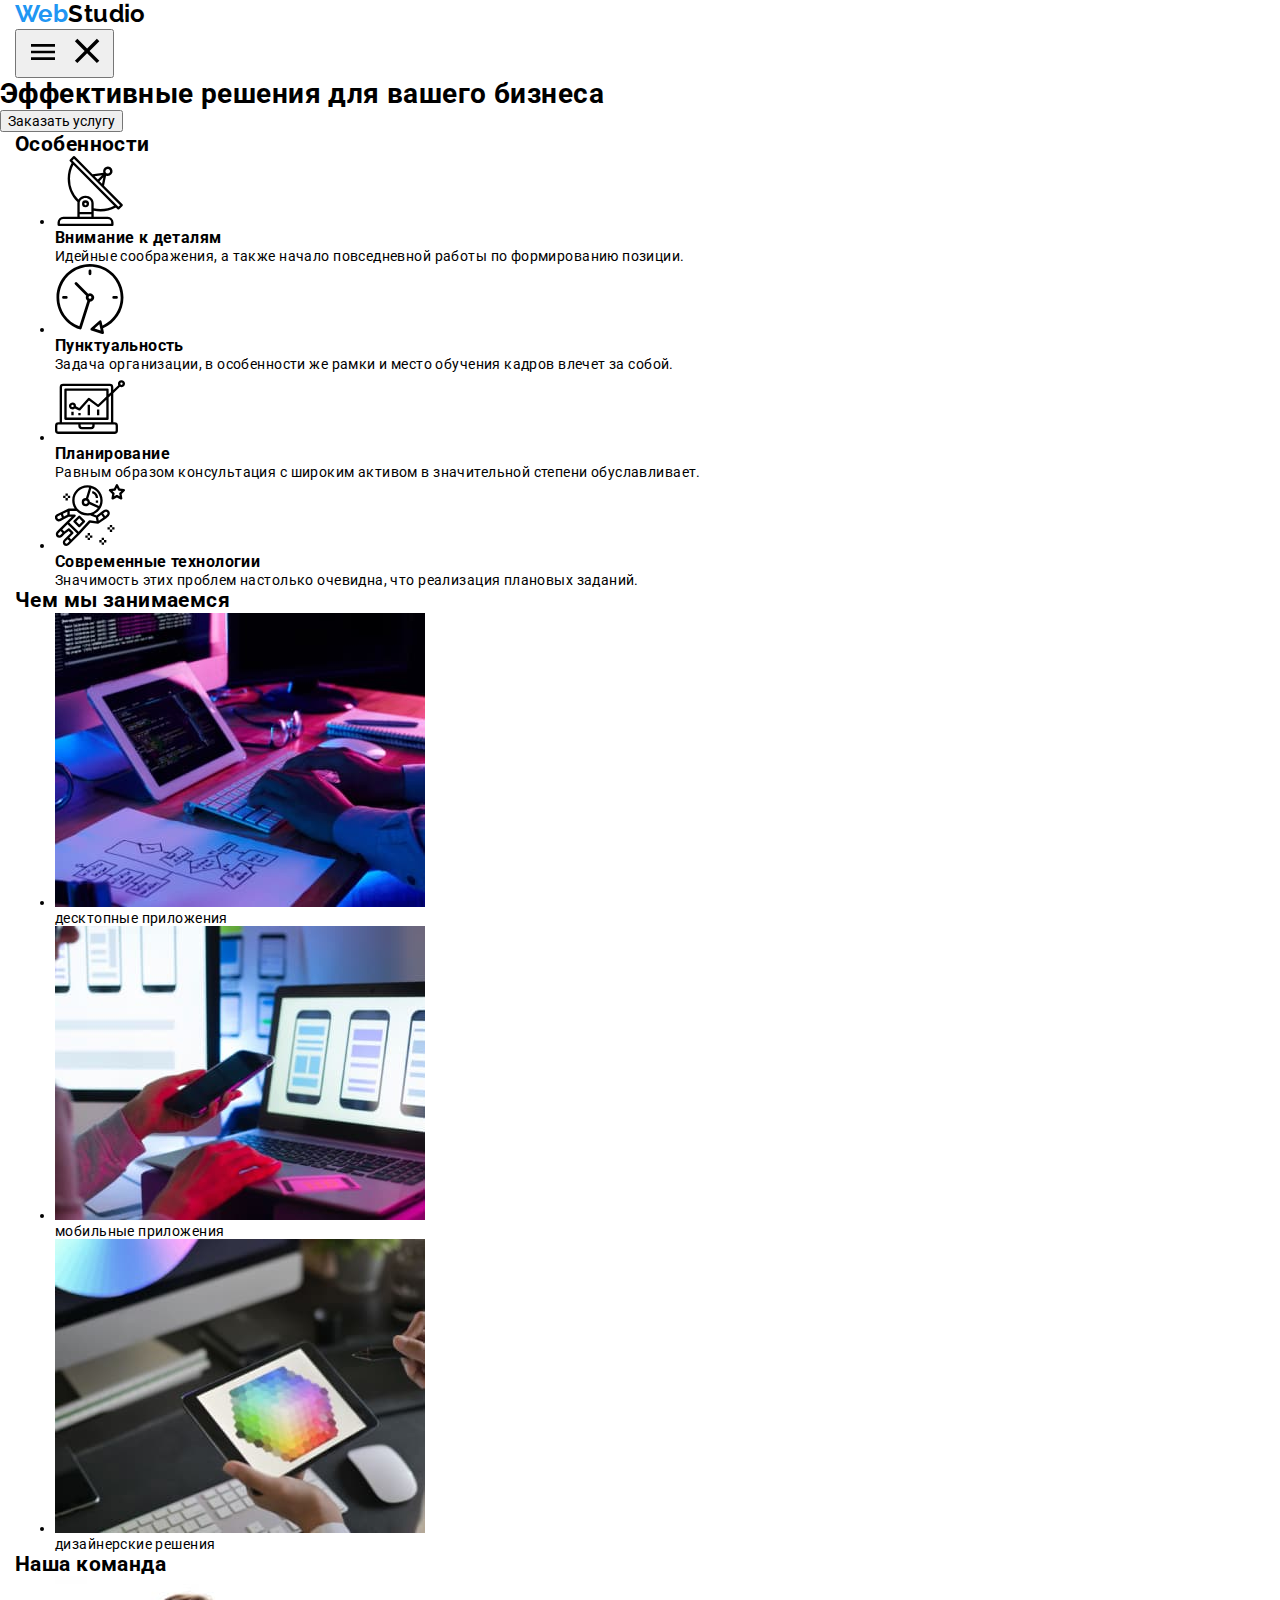
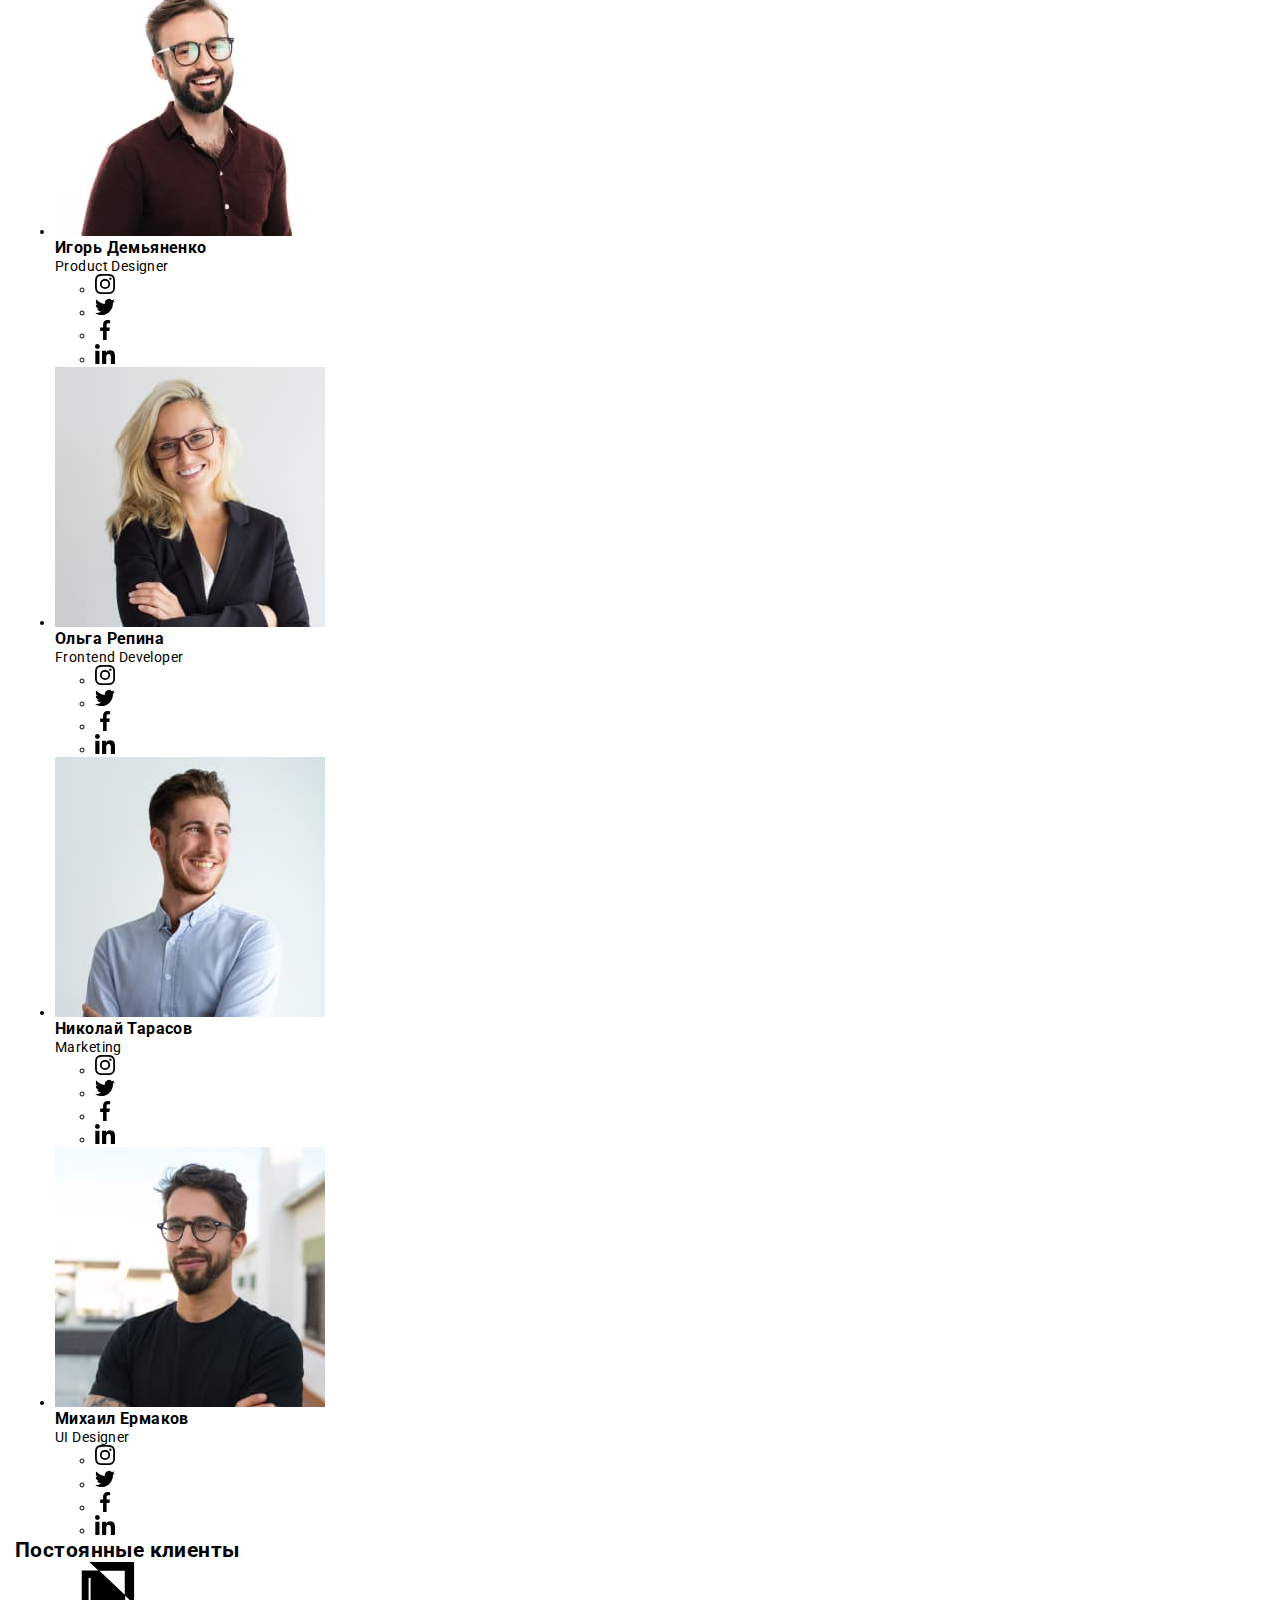
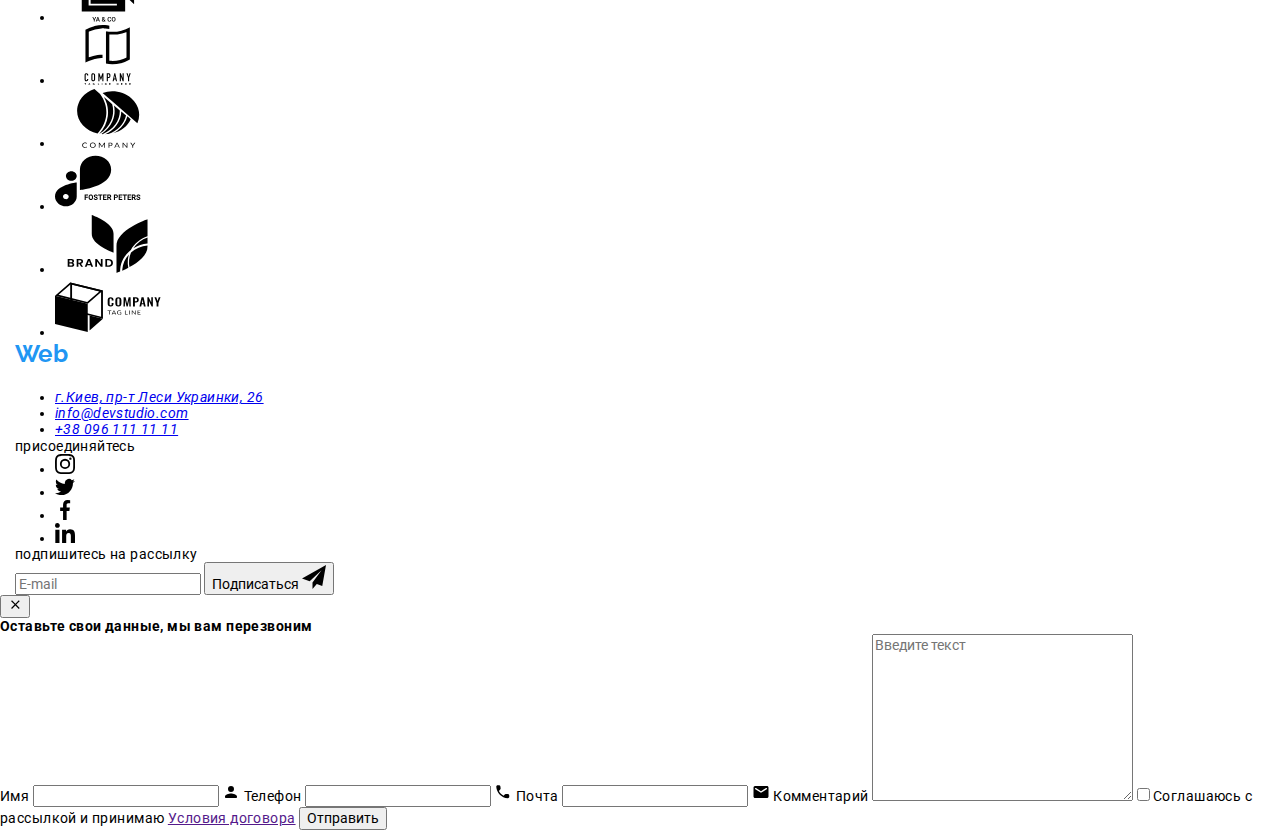
==== commit 3618031e: "start" ====
--- a/index.html
+++ b/index.html
@@ -16,34 +16,44 @@
 </head>
 <body>
     <!--Хэдер-->
-    <header>
+    <header class="header">
         <div class="container container--baseline">
           <a class="logo header__logo" lang="en" href="./index.html"> <span class="logo__part">Web</span>Studio</a>
-          <nav class="nav">
-            <ul class="nav__list">
-              <li class="nav__item"><a class="nav__link nav__link--current" href="./index.html">Студия</a></li>
-              <li class="nav__item"><a class="nav__link" href="./portfolio.html">Портфолио</a></li>
-              <li class="nav__item"><a class="nav__link" href="">Контакты</a></li>
+          <button>
+            <svg width="40" height="40">
+              <use href="./images/menu.svg"></use>
+            </svg>
+            <svg width="40" height="40">
+              <use href="./images/icons.svg#iconclose"></use>
+            </svg>
+          </button>
+          <div class="menu">
+            <nav class="nav">
+              <ul class="nav__list">
+                <li class="nav__item"><a class="nav__link nav__link--current" href="./index.html">Студия</a></li>
+                <li class="nav__item"><a class="nav__link" href="./portfolio.html">Портфолио</a></li>
+                <li class="nav__item"><a class="nav__link" href="">Контакты</a></li>
+              </ul>
+            </nav>
+            <ul class="contact contact--style">
+              <li class="contact__item">
+                <a class="contact__link contact__link--indent" href="mailto:info@devstudio.com">
+                  <svg class="contact__icon" width="16" height="12">
+                    <use href="./images/icons.svg#iconenvelope"></use>
+                  </svg>
+                  info@devstudio.com
+                </a>
+              </li>
+              <li class="contact__item">
+                <a class="contact__link contact__link--style" href="tel:+380961111111">
+                  <svg class="contact__icon" width="10" height="16">
+                    <use href="./images/icons.svg#iconsmartphone"></use>
+                  </svg>
+                  +38 096 111 11 11
+                </a>
+              </li>
             </ul>
-          </nav>
-          <ul class="contact contact--style">
-            <li class="contact__item">
-              <a class="contact__link contact__link--indent" href="mailto:info@devstudio.com">
-                <svg class="contact__icon" width="16" height="12">
-                  <use href="./images/icons.svg#iconenvelope"></use>
-                </svg>
-                info@devstudio.com
-              </a>
-            </li>
-            <li class="contact__item">
-              <a class="contact__link contact__link--style" href="tel:+380961111111">
-                <svg class="contact__icon"  width="10" height="16">
-                  <use href="./images/icons.svg#iconsmartphone"></use>
-                </svg>
-                +38 096 111 11 11
-              </a>
-            </li>
-          </ul>
+          </div>
         </div>
     </header>
     <main>
--- a/css/main.min.css
+++ b/css/main.min.css
@@ -1 +1 @@
-/*! modern-normalize v1.1.0 | MIT License | https://github.com/sindresorhus/modern-normalize */*,::before,::after{-webkit-box-sizing:border-box;box-sizing:border-box}html{-moz-tab-size:4;-o-tab-size:4;tab-size:4}html{line-height:1.15;-webkit-text-size-adjust:100%}body{margin:0}body{font-family:system-ui,-apple-system,"Segoe UI",Roboto,Helvetica,Arial,sans-serif,"Apple Color Emoji","Segoe UI Emoji"}hr{height:0;color:inherit}abbr[title]{-webkit-text-decoration:underline dotted;text-decoration:underline dotted}b,strong{font-weight:bolder}code,kbd,samp,pre{font-family:ui-monospace,SFMono-Regular,Consolas,"Liberation Mono",Menlo,monospace;font-size:1em}small{font-size:80%}sub,sup{font-size:75%;line-height:0;position:relative;vertical-align:baseline}sub{bottom:-0.25em}sup{top:-0.5em}table{text-indent:0;border-color:inherit}button,input,optgroup,select,textarea{font-family:inherit;font-size:100%;line-height:1.15;margin:0}button,select{text-transform:none}button,[type=button],[type=reset],[type=submit]{-webkit-appearance:button}::-moz-focus-inner{border-style:none;padding:0}:-moz-focusring{outline:1px dotted ButtonText}:-moz-ui-invalid{box-shadow:none}legend{padding:0}progress{vertical-align:baseline}::-webkit-inner-spin-button,::-webkit-outer-spin-button{height:auto}[type=search]{-webkit-appearance:textfield;outline-offset:-2px}::-webkit-search-decoration{-webkit-appearance:none}::-webkit-file-upload-button{-webkit-appearance:button;font:inherit}summary{display:list-item}body{font-family:"Roboto",sans-serif;font-size:14px;letter-spacing:.03em;color:var(--first-text-color)}html{-webkit-box-sizing:border-box;box-sizing:border-box}*,*::before,*::after{-webkit-box-sizing:inherit;box-sizing:inherit}h1,h2,h3,p,ul{margin-top:0;margin-bottom:0}.container{display:-webkit-box;display:-ms-flexbox;display:flex;width:1200px;margin-left:auto;margin-right:auto;padding-left:15px;padding-right:15px}.container--baseline{-webkit-box-align:baseline;-ms-flex-align:baseline;align-items:baseline}.section{padding:94px 0}.section--bg{background-color:#f5f4fa}.section--padding{padding-top:0}.header--border{border:1px solid #ececec}.logo{display:block;font-family:"Raleway",sans-serif;font-weight:700;font-size:26px;line-height:1.2;text-decoration:none;color:#000}.logo__part{color:#2196f3}.logo--indent{margin-bottom:20px}.logo--color{color:#fff}.nav__list{display:-webkit-box;display:-ms-flexbox;display:flex;margin-left:93px;padding:0;list-style:none;color:#212121}.nav__item+.nav__item{margin-left:50px}.nav__link{position:relative;display:block;padding-top:32px;padding-bottom:33px;font-weight:500;line-height:1.14;letter-spacing:.2px;text-decoration:none;color:#212121;-webkit-transition:color 250ms cubic-bezier(0.4, 0, 0.2, 1);transition:color 250ms cubic-bezier(0.4, 0, 0.2, 1)}.nav__link--current::after{position:absolute;left:0;bottom:0;display:block;content:"";height:4px;width:100%;border-radius:2px;background-color:#2196f3}.nav__link:hover,.nav__link:focus{color:#2196f3}.contact{padding:0;list-style:none}.contact--style{display:-webkit-box;display:-ms-flexbox;display:flex;-webkit-box-align:center;-ms-flex-align:center;align-items:center;margin-left:auto;font-weight:500;line-height:1.14;letter-spacing:.2px}.contact--style .contact__item+.contact__item{margin-left:50px}.contact__link{display:-webkit-box;display:-ms-flexbox;display:flex;-webkit-box-align:center;-ms-flex-align:center;align-items:center;text-decoration:none;color:#757575;-webkit-transition:color 250ms cubic-bezier(0.4, 0, 0.2, 1);transition:color 250ms cubic-bezier(0.4, 0, 0.2, 1)}.contact__link:hover,.contact__link:focus{color:#2196f3}.contact__link--indent{padding:30px 0}.contact__icon{margin-right:10px;fill:currentColor}.contact__item{-webkit-box-pack:center;-ms-flex-pack:center;justify-content:center}.contact__item--text{font-style:normal;line-height:1.71;color:rgba(255,255,255,.6)}.contact--text .contact__item+.contact__item{margin-top:9px}.contact__adress{text-decoration:none;color:#fff}.contact__email{line-height:1.5;text-decoration:none;color:rgba(255,255,255,.6)}.contact__email:hover,.contact__email:focus{color:#2196f3}.contact__tel{line-height:1.5;text-decoration:none;color:rgba(255,255,255,.6)}.contact__tel:hover,.contact__tel:focus{color:#2196f3}.hero--bg{background-color:#c4c4c4}.hero--position{margin-left:auto;margin-right:auto}.hero--overlay{max-width:1600px;height:600px;background-image:-webkit-gradient(linear, left top, right top, from(rgba(47, 48, 58, 0.4)), to(rgba(47, 48, 58, 0.4))),url(../images/Img-hero.jpg);background-image:linear-gradient(to right, rgba(47, 48, 58, 0.4), rgba(47, 48, 58, 0.4)),url(../images/Img-hero.jpg);background-position:center;background-size:cover;background-repeat:no-repeat}.hero__content{padding:200px 0;text-align:center}.hero__title{max-width:650px}.hero__title--position{margin:0 auto;margin-bottom:30px}.hero__title--color{color:#fff}.hero__title--text{font-weight:900;font-size:44px;line-height:1.36;letter-spacing:.06em;text-transform:uppercase}.hero__button{padding:10px 31px}.hero__button--text{font-family:inherit;font-weight:700;font-size:16px;line-height:1.87;letter-spacing:.06em}.hero__button--color{color:#fff;background-color:#2196f3}.hero__button--color:hover,.hero__button--color:focus{background-color:#188ce8}.peculiarities__header{overflow:hidden}.peculiarities__list{padding:0;display:-webkit-box;display:-ms-flexbox;display:flex;list-style:none}.peculiarities__list .peculiarities__item+.peculiarities__item{margin-left:30px}.peculiarities__pic{display:-webkit-box;display:-ms-flexbox;display:flex;-webkit-box-pack:center;-ms-flex-pack:center;justify-content:center;-webkit-box-align:center;-ms-flex-align:center;align-items:center;margin-bottom:30px;border:0;width:270px;height:120px;border-radius:4px;background-color:#f5f4fa}.peculiarities__icon{height:70px;width:70px}.peculiarities__title{margin-bottom:10px;font-weight:700;line-height:1.14;letter-spacing:.02em;text-transform:uppercase}.peculiarities__text{line-height:1.71;color:#757575}.work{display:block}.work__title{margin-bottom:50px;font-weight:700;font-size:36px;line-height:1.16;text-align:center;color:#212121}.work__list{display:-webkit-box;display:-ms-flexbox;display:flex;padding:0;list-style:none}.work__item{position:relative}.work__list .work__item+.work__item{margin-left:30px}.work__text{position:absolute;left:0;bottom:0;display:-webkit-box;display:-ms-flexbox;display:flex;width:100%;height:70px;-webkit-box-pack:center;-ms-flex-pack:center;justify-content:center;-webkit-box-align:center;-ms-flex-align:center;align-items:center;font-weight:700;font-size:14px;line-height:16px;text-transform:uppercase;color:#fff;background-color:rgba(47,48,58,.8)}.team{display:block}.team__title{margin-bottom:50px;font-weight:700;font-size:36px;line-height:1.16;text-align:center;color:#212121}.team__list{padding:0;display:-webkit-box;display:-ms-flexbox;display:flex;list-style:none}.team__item{width:270px;margin-right:30px;background-color:#fff;border-radius:0px 0px 4px 4px;-webkit-box-shadow:0px 1px 3px rgba(0,0,0,.12),0px 1px 1px rgba(0,0,0,.14),0px 2px 1px rgba(0,0,0,.2);box-shadow:0px 1px 3px rgba(0,0,0,.12),0px 1px 1px rgba(0,0,0,.14),0px 2px 1px rgba(0,0,0,.2)}.team__card{padding-top:30px;padding-bottom:30px}.team__name{margin-bottom:10px;font-weight:500;font-size:16px;line-height:1.19;text-align:center;color:#212121}.team__position{margin-bottom:16px;font-size:16px;line-height:1.19;text-align:center}.social{display:-webkit-box;display:-ms-flexbox;display:flex;-webkit-box-pack:center;-ms-flex-pack:center;justify-content:center;list-style:none;padding:0}.social__link{display:-webkit-box;display:-ms-flexbox;display:flex;-webkit-box-pack:center;-ms-flex-pack:center;justify-content:center;-webkit-box-align:center;-ms-flex-align:center;align-items:center;padding:0;border:0;width:44px;height:44px;cursor:pointer;border-radius:50%;-webkit-transition:color 250ms cubic-bezier(0.4, 0, 0.2, 1),background-color 250ms cubic-bezier(0.4, 0, 0.2, 1);transition:color 250ms cubic-bezier(0.4, 0, 0.2, 1),background-color 250ms cubic-bezier(0.4, 0, 0.2, 1)}.social__link--color{color:#afb1b8}.social__link--color:hover,.social__link--colorfocus{color:#fff;background-color:#2196f3}.social__link--indent{margin-left:10px}.social__link--style{color:#fff;background-color:rgba(255,255,255,.1)}.social__link--style:hover,.social__link--style:focus{background-color:#2196f3}.social__icon{fill:currentColor;height:20px;width:20px}.clients{display:block;margin-left:auto;margin-right:auto}.clients__title{margin-bottom:50px;font-weight:700;font-size:36px;line-height:1.17;text-align:center;color:#212121}.clients__list{display:-webkit-box;display:-ms-flexbox;display:flex;-webkit-box-align:center;-ms-flex-align:center;align-items:center;list-style:none}.clients__list .clients__item+.clients__item{margin-left:30px}.clients__link{display:-webkit-box;display:-ms-flexbox;display:flex;-webkit-box-pack:center;-ms-flex-pack:center;justify-content:center;-webkit-box-align:center;-ms-flex-align:center;align-items:center;height:92px;width:170px;color:#afb1b8;border:1px solid #afb1b8;-webkit-transition:color 250ms cubic-bezier(0.4, 0, 0.2, 1),border 250ms cubic-bezier(0.4, 0, 0.2, 1);transition:color 250ms cubic-bezier(0.4, 0, 0.2, 1),border 250ms cubic-bezier(0.4, 0, 0.2, 1);border-radius:4px}.clients__link:hover,.clients__link:focus{color:#188ce8;border-color:#2196f3}.clients__icon{fill:currentColor}.footer{display:-webkit-box;display:-ms-flexbox;display:flex;padding-bottom:60px;padding-top:60px;height:252px;color:#fff;background-color:#2f303a}.footer__button{display:-webkit-box;display:-ms-flexbox;display:flex;-webkit-box-pack:center;-ms-flex-pack:center;justify-content:center;-webkit-box-align:center;-ms-flex-align:center;align-items:center;padding:10px 28px;-webkit-box-shadow:0px 4px 4px rgba(0,0,0,.15);box-shadow:0px 4px 4px rgba(0,0,0,.15)}.footer__button--color{color:#fff;background-color:#2196f3}.footer__button--text{font-weight:700;font-size:16px;line-height:1.87;-webkit-box-pack:center;-ms-flex-pack:center;justify-content:center;-webkit-box-align:center;-ms-flex-align:center;align-items:center;letter-spacing:.6px}.footer__icon{margin-left:10px;fill:currentColor}.footer__social{margin-left:70px}.footer__mailing{margin-left:auto}.footer__title{margin-bottom:20px;font-weight:700;line-height:1.14;text-transform:uppercase}.footer__form{display:-webkit-box;display:-ms-flexbox;display:flex}.footer__email{width:358px;padding:16px 15px;margin-right:12px;outline:0;color:#fff;border:1px solid rgba(255,255,255,.3);border-radius:4px;background:0}.modal{position:fixed;top:0;left:0;width:100%;height:100%;background-color:rgba(0,0,0,.2);opacity:1;-webkit-transition:opacity 250ms cubic-bezier(0.4, 0, 0.2, 1);transition:opacity 250ms cubic-bezier(0.4, 0, 0.2, 1)}.modal--hidden{opacity:0;pointer-events:none}.modal--hidden .modal__page{-webkit-transform:translate(-50%, -50%) scale(0.25);transform:translate(-50%, -50%) scale(0.25)}.modal__btn{position:absolute;right:0;top:0;display:-webkit-box;display:-ms-flexbox;display:flex;margin-top:8px;margin-right:8px;margin-left:auto;height:30px;width:30px;-webkit-box-pack:center;-ms-flex-pack:center;justify-content:center;-webkit-box-align:center;-ms-flex-align:center;align-items:center;cursor:pointer;background-color:#fff;color:#000;border:1px solid rgba(0,0,0,.1);border-radius:50%;-webkit-transition:fill 250ms cubic-bezier(0.4, 0, 0.2, 1);transition:fill 250ms cubic-bezier(0.4, 0, 0.2, 1)}.modal__btn:hover,.modal__btn:focus{fill:#2196f3}.modal__page{position:absolute;top:50%;left:50%;display:-webkit-box;display:-ms-flexbox;display:flex;-webkit-box-orient:vertical;-webkit-box-direction:normal;-ms-flex-direction:column;flex-direction:column;-webkit-transform:translate(-50%, -50%) scale(1);transform:translate(-50%, -50%) scale(1);height:581px;width:528px;border-radius:4px;-webkit-box-shadow:0px 1px 3px rgba(0,0,0,.12),0px 1px 1px rgba(0,0,0,.14),0px 2px 1px rgba(0,0,0,.2);box-shadow:0px 1px 3px rgba(0,0,0,.12),0px 1px 1px rgba(0,0,0,.14),0px 2px 1px rgba(0,0,0,.2);background-color:#fff;-webkit-transition:-webkit-transform 250ms cubic-bezier(0.4, 0, 0.2, 1);transition:-webkit-transform 250ms cubic-bezier(0.4, 0, 0.2, 1);transition:transform 250ms cubic-bezier(0.4, 0, 0.2, 1);transition:transform 250ms cubic-bezier(0.4, 0, 0.2, 1), -webkit-transform 250ms cubic-bezier(0.4, 0, 0.2, 1)}.modal__content{margin:40px 40px}.modal__title{display:-webkit-box;display:-ms-flexbox;display:flex;margin-bottom:12px;font-weight:700;font-size:20px;line-height:1.15;-webkit-box-pack:center;-ms-flex-pack:center;justify-content:center;color:#212121}.modal__label{position:relative;display:-webkit-box;display:-ms-flexbox;display:flex;-webkit-box-orient:vertical;-webkit-box-direction:normal;-ms-flex-direction:column;flex-direction:column;margin-top:10px;margin-bottom:4px;font-size:12px;line-height:14px;letter-spacing:.1px;color:#212121}.modal__input{margin-top:4px;padding-left:42px;width:448px;height:40px;border:1px solid rgba(33,33,33,.2);outline:0;border-radius:4px;-webkit-transition:border 250ms cubic-bezier(0.4, 0, 0.2, 1);transition:border 250ms cubic-bezier(0.4, 0, 0.2, 1)}.modal__input:focus-within{border:1px solid #2196f3}.modal__icon{position:absolute;left:12px;top:50%;fill:currentColor;-webkit-transition:color 250ms cubic-bezier(0.4, 0, 0.2, 1);transition:color 250ms cubic-bezier(0.4, 0, 0.2, 1)}.modal__input:focus-within+.modal__icon{color:#2196f3}.modal__textarea{padding:12px 16px;height:120px;width:448px;margin-top:4px;margin-bottom:20px;border:1px solid rgba(33,33,33,.2);outline:0;border-radius:4px;resize:none;-webkit-transition:border 250ms cubic-bezier(0.4, 0, 0.2, 1);transition:border 250ms cubic-bezier(0.4, 0, 0.2, 1)}.modal__textarea:focus-within{border-color:#2196f3}.modal__checkbox{display:-webkit-box;display:-ms-flexbox;display:flex;width:auto;-webkit-box-pack:center;-ms-flex-pack:center;justify-content:center;-webkit-box-align:center;-ms-flex-align:center;align-items:center;line-height:1.71;margin-bottom:30px;margin-top:20px}.modal__policy{position:absolute;width:1px;height:1px;margin:-1px;border:0;padding:0;clip:rect(0 0 0 0);overflow:hidden}.modal__policy:checked+.modal__accept{border-color:#2196f3;background-image:url(../images/check.svg);background-size:contain;background-color:#2196f3;background-origin:border-box}.modal__accept{display:inline-block;margin-right:8px;height:15px;width:16px;border:2px solid #212121;border-radius:4px;-webkit-transition:background-color 250ms cubic-bezier(0.4, 0, 0.2, 1),border-color 250ms cubic-bezier(0.4, 0, 0.2, 1);transition:background-color 250ms cubic-bezier(0.4, 0, 0.2, 1),border-color 250ms cubic-bezier(0.4, 0, 0.2, 1)}.modal__contract{margin-left:4px;color:#2196f3}.modal__button{display:block;padding:10px 55px;-webkit-transition:background-color 250ms cubic-bezier(0.4, 0, 0.2, 1);transition:background-color 250ms cubic-bezier(0.4, 0, 0.2, 1)}.modal__button--color{-webkit-box-shadow:0px 4px 4px rgba(0,0,0,.15);box-shadow:0px 4px 4px rgba(0,0,0,.15);color:#fff;background-color:#2196f3}.modal__button--color:hover,.modal__button--colorfocus{background-color:#188ce8}.modal__button--text{font-weight:700;font-size:16px;line-height:1.87;letter-spacing:.6px}.modal__button--position{margin-left:auto;margin-right:auto}.portfolio{display:-webkit-box;display:-ms-flexbox;display:flex;-webkit-box-orient:vertical;-webkit-box-direction:normal;-ms-flex-direction:column;flex-direction:column;-webkit-box-pack:center;-ms-flex-pack:center;justify-content:center}.portfolio__list{margin-bottom:50px;padding:0;display:-webkit-box;display:-ms-flexbox;display:flex;-webkit-box-pack:center;-ms-flex-pack:center;justify-content:center;list-style:none}.portfolio__list .portfolio__item+.portfolio__item{margin-left:8px}.portfolio__button{padding:6px 22px;font-family:inherit;font-weight:500;font-size:16px;line-height:1.62;-webkit-transition:color 250ms cubic-bezier(0.4, 0, 0.2, 1),background-color 250ms cubic-bezier(0.4, 0, 0.2, 1),-webkit-box-shadow 250ms cubic-bezier(0.4, 0, 0.2, 1);transition:color 250ms cubic-bezier(0.4, 0, 0.2, 1),background-color 250ms cubic-bezier(0.4, 0, 0.2, 1),-webkit-box-shadow 250ms cubic-bezier(0.4, 0, 0.2, 1);transition:color 250ms cubic-bezier(0.4, 0, 0.2, 1),background-color 250ms cubic-bezier(0.4, 0, 0.2, 1),box-shadow 250ms cubic-bezier(0.4, 0, 0.2, 1);transition:color 250ms cubic-bezier(0.4, 0, 0.2, 1),background-color 250ms cubic-bezier(0.4, 0, 0.2, 1),box-shadow 250ms cubic-bezier(0.4, 0, 0.2, 1),-webkit-box-shadow 250ms cubic-bezier(0.4, 0, 0.2, 1)}.portfolio__button:hover,.portfolio__button:focus{background-color:#2196f3;color:#fff;-webkit-box-shadow:0px 3px 1px rgba(0,0,0,.1),0px 1px 2px rgba(0,0,0,.08),0px 2px 2px rgba(0,0,0,.12);box-shadow:0px 3px 1px rgba(0,0,0,.1),0px 1px 2px rgba(0,0,0,.08),0px 2px 2px rgba(0,0,0,.12)}.portfolio__button--color{color:#212121;background-color:#f5f4fa}.portfolio__button--current{color:#fff;background-color:#2196f3;-webkit-box-shadow:0px 3px 1px rgba(0,0,0,.1),0px 1px 2px rgba(0,0,0,.08),0px 2px 2px rgba(0,0,0,.12);box-shadow:0px 3px 1px rgba(0,0,0,.1),0px 1px 2px rgba(0,0,0,.08),0px 2px 2px rgba(0,0,0,.12)}.portfolio__card{padding:24px 20px;overflow:hidden}.project{padding:0;margin:-15px;display:-webkit-box;display:-ms-flexbox;display:flex;-ms-flex-wrap:wrap;flex-wrap:wrap}.project__item{margin:15px;width:370px;border:1px solid #eee;list-style:none;cursor:pointer;-webkit-transition:-webkit-box-shadow 250ms cubic-bezier(0.4, 0, 0.2, 1);transition:-webkit-box-shadow 250ms cubic-bezier(0.4, 0, 0.2, 1);transition:box-shadow 250ms cubic-bezier(0.4, 0, 0.2, 1);transition:box-shadow 250ms cubic-bezier(0.4, 0, 0.2, 1), -webkit-box-shadow 250ms cubic-bezier(0.4, 0, 0.2, 1)}.project__item:hover,.project__item:focus{-webkit-box-shadow:0px 1px 1px rgba(0,0,0,.12),0px 4px 4px rgba(0,0,0,.06),1px 4px 6px rgba(0,0,0,.16);box-shadow:0px 1px 1px rgba(0,0,0,.12),0px 4px 4px rgba(0,0,0,.06),1px 4px 6px rgba(0,0,0,.16)}.project__img{position:relative;overflow:hidden}.project__img>img{width:100%;-o-object-fit:contain;object-fit:contain;-o-object-position:top right;object-position:top right;display:block}.project__info{position:absolute;pointer-events:none;top:0;left:0;height:294px;width:100%;padding:63px 24px;font-size:18px;line-height:1.56;color:#fff;opacity:0;background-color:rgba(33,150,243,.9);-webkit-transform:translateY(100%);transform:translateY(100%);-webkit-transition:opacity 250ms cubic-bezier(0.4, 0, 0.2, 1),-webkit-transform 250ms cubic-bezier(0.4, 0, 0.2, 1);transition:opacity 250ms cubic-bezier(0.4, 0, 0.2, 1),-webkit-transform 250ms cubic-bezier(0.4, 0, 0.2, 1);transition:transform 250ms cubic-bezier(0.4, 0, 0.2, 1),opacity 250ms cubic-bezier(0.4, 0, 0.2, 1);transition:transform 250ms cubic-bezier(0.4, 0, 0.2, 1),opacity 250ms cubic-bezier(0.4, 0, 0.2, 1),-webkit-transform 250ms cubic-bezier(0.4, 0, 0.2, 1)}.project__item:hover .project__info{opacity:1;-webkit-transform:translateY(calc(100% - 294px));transform:translateY(calc(100% - 294px))}.project__name{margin-bottom:4px;font-weight:700;font-size:18px;line-height:2;letter-spacing:.06em;color:#212121}.project__type{font-size:16px;line-height:1.87;color:#757575}.button{max-height:50px;max-width:200px;border:0;border-radius:4px;cursor:pointer;-webkit-transition:background-color 250ms cubic-bezier(0.4, 0, 0.2, 1);transition:background-color 250ms cubic-bezier(0.4, 0, 0.2, 1)}/*# sourceMappingURL=main.min.css.map */+/*! modern-normalize v1.1.0 | MIT License | https://github.com/sindresorhus/modern-normalize */*,::before,::after{-webkit-box-sizing:border-box;box-sizing:border-box}html{-moz-tab-size:4;-o-tab-size:4;tab-size:4}html{line-height:1.15;-webkit-text-size-adjust:100%}body{margin:0}body{font-family:system-ui,-apple-system,"Segoe UI",Roboto,Helvetica,Arial,sans-serif,"Apple Color Emoji","Segoe UI Emoji"}hr{height:0;color:inherit}abbr[title]{-webkit-text-decoration:underline dotted;text-decoration:underline dotted}b,strong{font-weight:bolder}code,kbd,samp,pre{font-family:ui-monospace,SFMono-Regular,Consolas,"Liberation Mono",Menlo,monospace;font-size:1em}small{font-size:80%}sub,sup{font-size:75%;line-height:0;position:relative;vertical-align:baseline}sub{bottom:-0.25em}sup{top:-0.5em}table{text-indent:0;border-color:inherit}button,input,optgroup,select,textarea{font-family:inherit;font-size:100%;line-height:1.15;margin:0}button,select{text-transform:none}button,[type=button],[type=reset],[type=submit]{-webkit-appearance:button}::-moz-focus-inner{border-style:none;padding:0}:-moz-focusring{outline:1px dotted ButtonText}:-moz-ui-invalid{box-shadow:none}legend{padding:0}progress{vertical-align:baseline}::-webkit-inner-spin-button,::-webkit-outer-spin-button{height:auto}[type=search]{-webkit-appearance:textfield;outline-offset:-2px}::-webkit-search-decoration{-webkit-appearance:none}::-webkit-file-upload-button{-webkit-appearance:button;font:inherit}summary{display:list-item}body{font-family:"Roboto",sans-serif;font-size:14px;letter-spacing:.03em;color:var(--first-text-color)}html{-webkit-box-sizing:border-box;box-sizing:border-box}*,*::before,*::after{-webkit-box-sizing:inherit;box-sizing:inherit}h1,h2,h3,p,ul{margin-top:0;margin-bottom:0}.logo{display:block;font-family:"Raleway",sans-serif;font-weight:700;font-size:24px;line-height:1.2;text-decoration:none;color:#000}.logo__part{color:#2196f3}.logo--indent{margin-bottom:20px}.logo--color{color:#fff}.menu{display:none}.container{margin-left:auto;margin-right:auto;padding-left:15px;padding-right:15px}.container--baseline{-webkit-box-align:baseline;-ms-flex-align:baseline;align-items:baseline}/*# sourceMappingURL=main.min.css.map */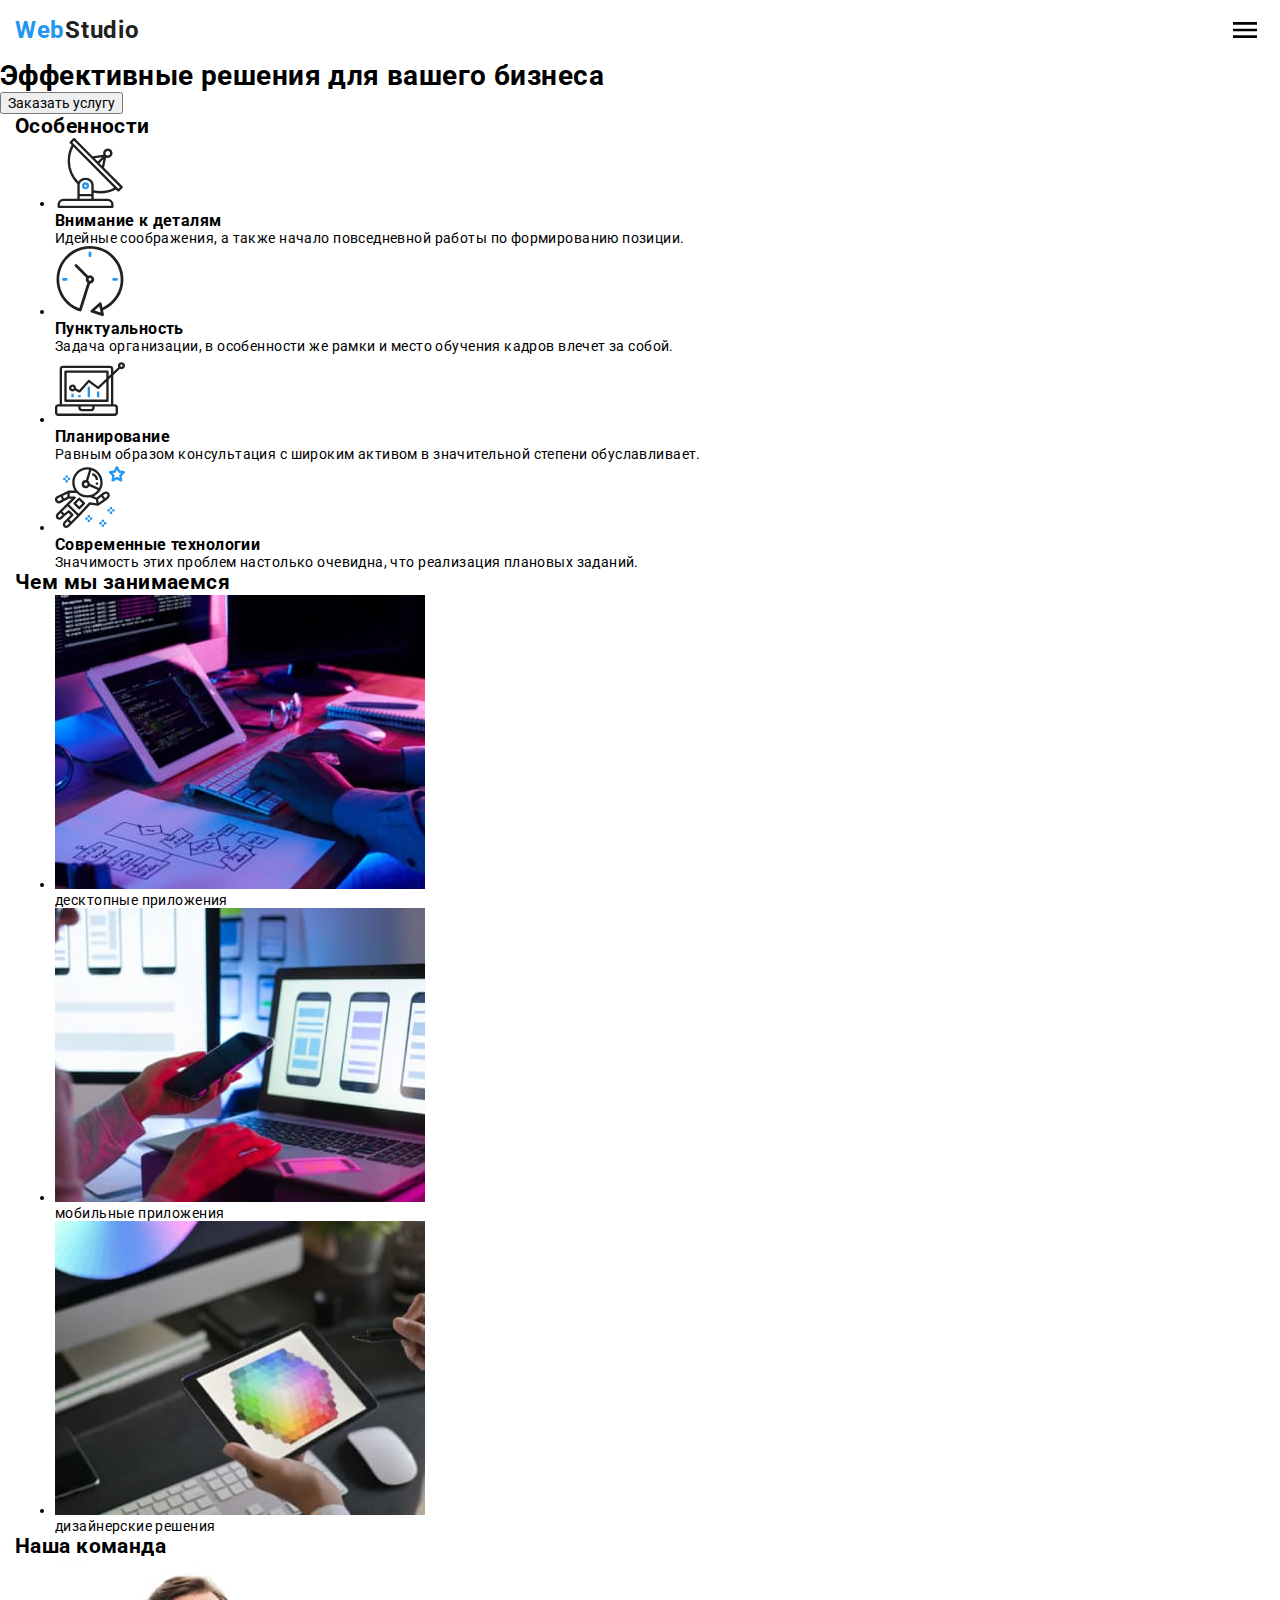
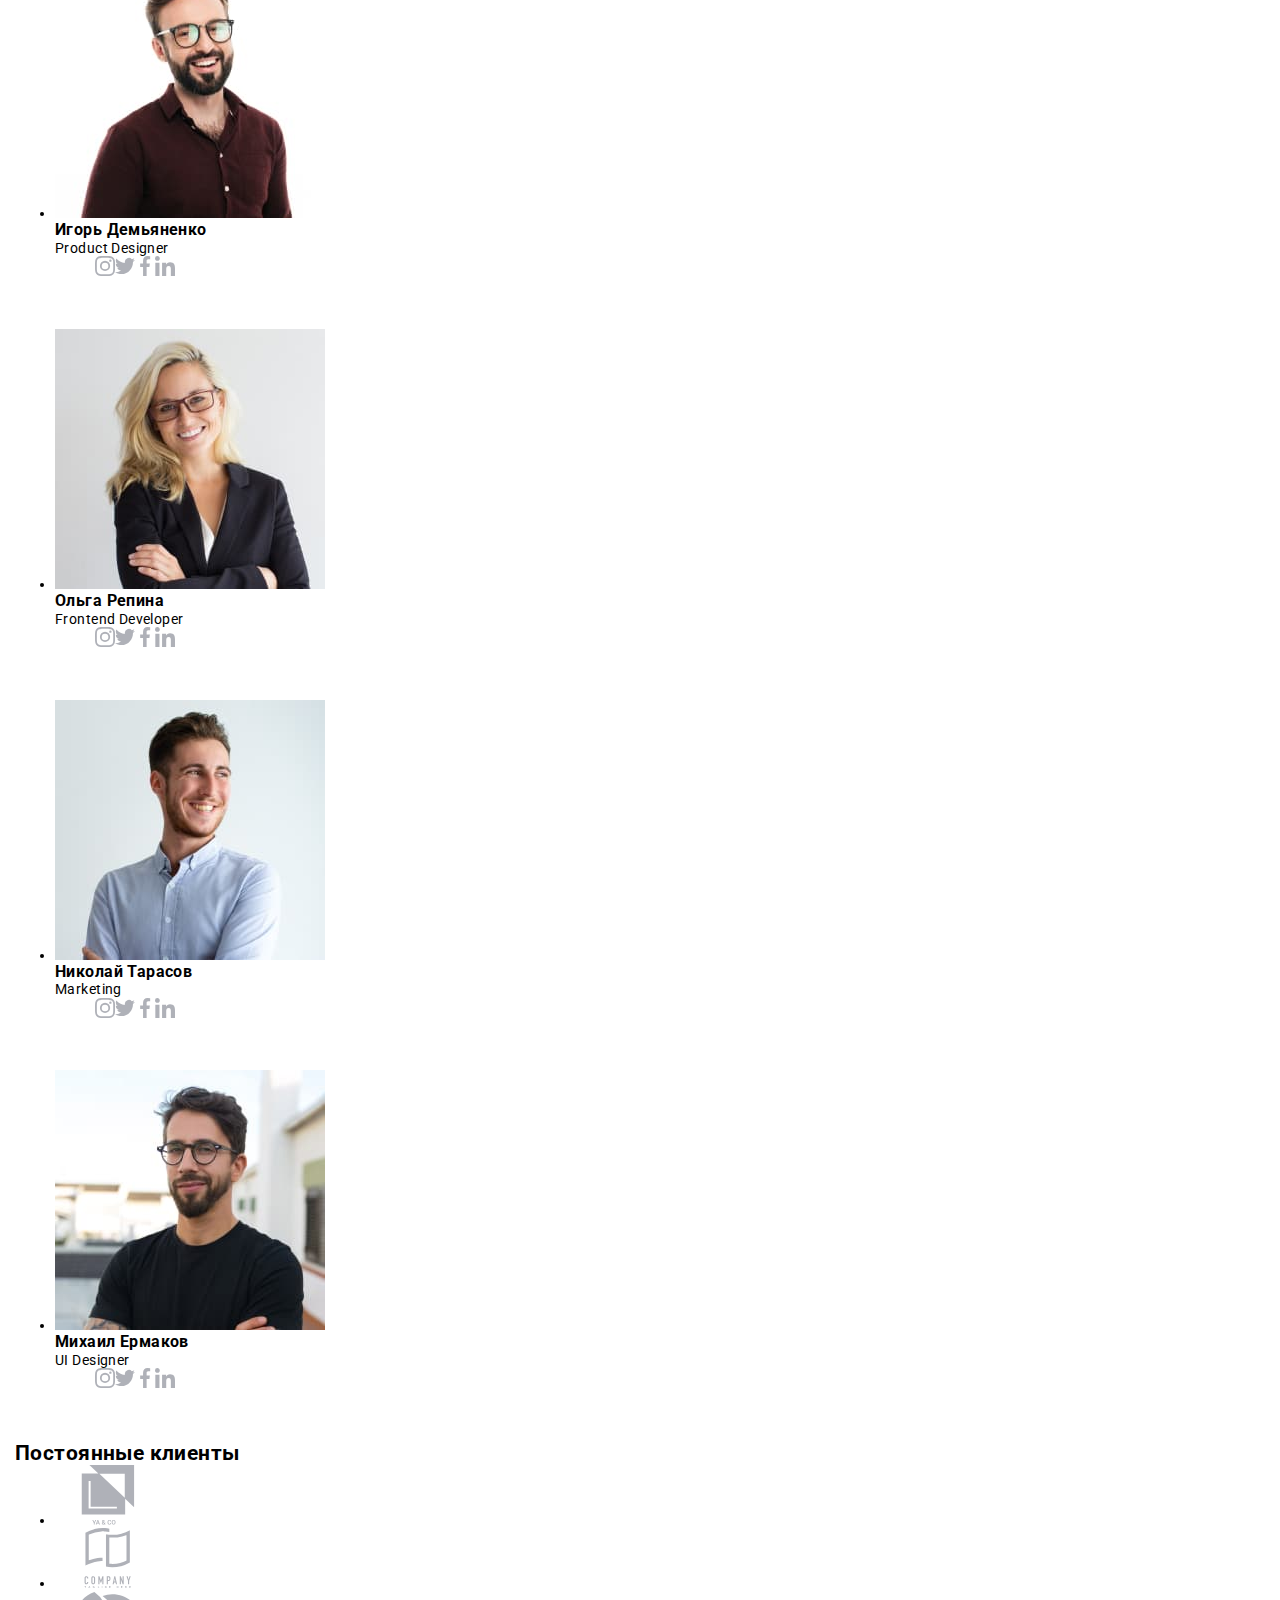
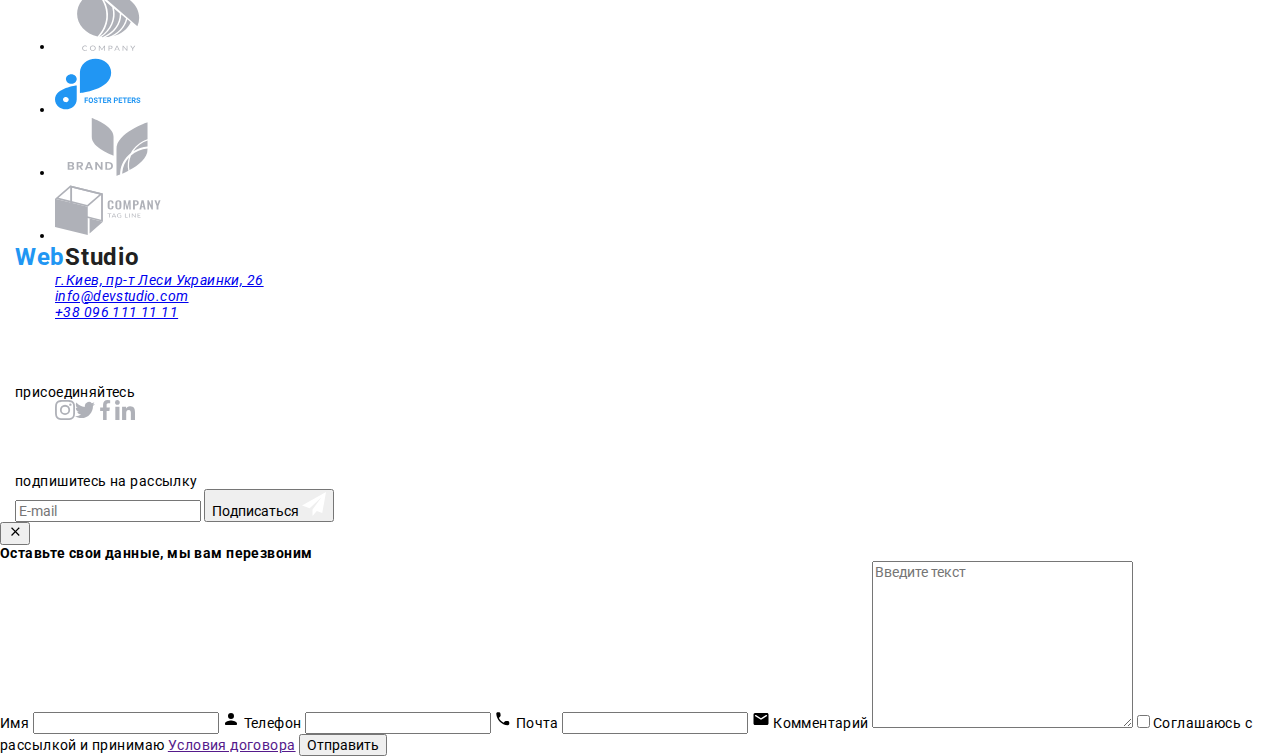
==== commit cd4d39fc: "start mobile version" ====
--- a/index.html
+++ b/index.html
@@ -17,17 +17,21 @@
 <body>
     <!--Хэдер-->
     <header class="header">
-        <div class="container container--baseline">
-          <a class="logo header__logo" lang="en" href="./index.html"> <span class="logo__part">Web</span>Studio</a>
-          <button>
-            <svg width="40" height="40">
-              <use href="./images/menu.svg"></use>
-            </svg>
-            <svg width="40" height="40">
-              <use href="./images/icons.svg#iconclose"></use>
-            </svg>
-          </button>
-          <div class="menu">
+        <div class="container container--baseline container__mobile">
+          <div class="header__mobile">
+            <a class="logo header__logo" lang="en" href="./index.html"> <span class="logo__part">Web</span>Studio</a>
+            <button class="header__btn" data-menu-open>
+              <svg width="40" height="40">
+                <use href="./images/icons.svg#iconmenu"></use>
+              </svg>
+            </button>
+          </div>
+          <div class="menu" data-menu>
+            <button class="menu__btn" data-menu-close>
+              <svg height="40" width="40">
+                <use href="./images/icons.svg#iconclose"></use>
+              </svg>
+            </button>
             <nav class="nav">
               <ul class="nav__list">
                 <li class="nav__item"><a class="nav__link nav__link--current" href="./index.html">Студия</a></li>
@@ -37,7 +41,7 @@
             </nav>
             <ul class="contact contact--style">
               <li class="contact__item">
-                <a class="contact__link contact__link--indent" href="mailto:info@devstudio.com">
+                <a class="contact__link contact__link--indent contact__link--style" href="mailto:info@devstudio.com">
                   <svg class="contact__icon" width="16" height="12">
                     <use href="./images/icons.svg#iconenvelope"></use>
                   </svg>
@@ -45,12 +49,30 @@
                 </a>
               </li>
               <li class="contact__item">
-                <a class="contact__link contact__link--style" href="tel:+380961111111">
+                <a class="contact__link" href="tel:+380961111111">
                   <svg class="contact__icon" width="10" height="16">
                     <use href="./images/icons.svg#iconsmartphone"></use>
                   </svg>
                   +38 096 111 11 11
                 </a>
+              </li>
+            </ul>
+            <ul class="social">
+              <li class="social__item">
+                <a class="social__link" href="">Insagram</a>
+                <p class="social__border"></p>
+              </li>
+              <li class="social__item">
+                <a class="social__link" href="">Twitter</a>
+                <p class="social__border"></p>
+              </li>
+              <li class="social__item">
+                <a class="social__link" href="">Facebook</a>
+                <p class="social__border"></p>
+              </li>
+              <li class="social__item">
+                <a class="social__link" href="">Linkedin</a>
+                <p class="social__border"></p>
               </li>
             </ul>
           </div>
@@ -476,5 +498,6 @@
       </div>
     </div>
     <script src="./js/modal.js"></script>
+    <script src="./js/menu.js"></script>
 </body>
 </html>--- a/css/main.min.css
+++ b/css/main.min.css
@@ -1 +1 @@
-/*! modern-normalize v1.1.0 | MIT License | https://github.com/sindresorhus/modern-normalize */*,::before,::after{-webkit-box-sizing:border-box;box-sizing:border-box}html{-moz-tab-size:4;-o-tab-size:4;tab-size:4}html{line-height:1.15;-webkit-text-size-adjust:100%}body{margin:0}body{font-family:system-ui,-apple-system,"Segoe UI",Roboto,Helvetica,Arial,sans-serif,"Apple Color Emoji","Segoe UI Emoji"}hr{height:0;color:inherit}abbr[title]{-webkit-text-decoration:underline dotted;text-decoration:underline dotted}b,strong{font-weight:bolder}code,kbd,samp,pre{font-family:ui-monospace,SFMono-Regular,Consolas,"Liberation Mono",Menlo,monospace;font-size:1em}small{font-size:80%}sub,sup{font-size:75%;line-height:0;position:relative;vertical-align:baseline}sub{bottom:-0.25em}sup{top:-0.5em}table{text-indent:0;border-color:inherit}button,input,optgroup,select,textarea{font-family:inherit;font-size:100%;line-height:1.15;margin:0}button,select{text-transform:none}button,[type=button],[type=reset],[type=submit]{-webkit-appearance:button}::-moz-focus-inner{border-style:none;padding:0}:-moz-focusring{outline:1px dotted ButtonText}:-moz-ui-invalid{box-shadow:none}legend{padding:0}progress{vertical-align:baseline}::-webkit-inner-spin-button,::-webkit-outer-spin-button{height:auto}[type=search]{-webkit-appearance:textfield;outline-offset:-2px}::-webkit-search-decoration{-webkit-appearance:none}::-webkit-file-upload-button{-webkit-appearance:button;font:inherit}summary{display:list-item}body{font-family:"Roboto",sans-serif;font-size:14px;letter-spacing:.03em;color:var(--first-text-color)}html{-webkit-box-sizing:border-box;box-sizing:border-box}*,*::before,*::after{-webkit-box-sizing:inherit;box-sizing:inherit}h1,h2,h3,p,ul{margin-top:0;margin-bottom:0}.logo{display:block;font-family:"Raleway",sans-serif;font-weight:700;font-size:24px;line-height:1.2;text-decoration:none;color:#000}.logo__part{color:#2196f3}.logo--indent{margin-bottom:20px}.logo--color{color:#fff}.menu{display:none}.container{margin-left:auto;margin-right:auto;padding-left:15px;padding-right:15px}.container--baseline{-webkit-box-align:baseline;-ms-flex-align:baseline;align-items:baseline}/*# sourceMappingURL=main.min.css.map */+/*! modern-normalize v1.1.0 | MIT License | https://github.com/sindresorhus/modern-normalize */*,::before,::after{-webkit-box-sizing:border-box;box-sizing:border-box}html{-moz-tab-size:4;-o-tab-size:4;tab-size:4}html{line-height:1.15;-webkit-text-size-adjust:100%}body{margin:0}body{font-family:system-ui,-apple-system,"Segoe UI",Roboto,Helvetica,Arial,sans-serif,"Apple Color Emoji","Segoe UI Emoji"}hr{height:0;color:inherit}abbr[title]{-webkit-text-decoration:underline dotted;text-decoration:underline dotted}b,strong{font-weight:bolder}code,kbd,samp,pre{font-family:ui-monospace,SFMono-Regular,Consolas,"Liberation Mono",Menlo,monospace;font-size:1em}small{font-size:80%}sub,sup{font-size:75%;line-height:0;position:relative;vertical-align:baseline}sub{bottom:-0.25em}sup{top:-0.5em}table{text-indent:0;border-color:inherit}button,input,optgroup,select,textarea{font-family:inherit;font-size:100%;line-height:1.15;margin:0}button,select{text-transform:none}button,[type=button],[type=reset],[type=submit]{-webkit-appearance:button}::-moz-focus-inner{border-style:none;padding:0}:-moz-focusring{outline:1px dotted ButtonText}:-moz-ui-invalid{box-shadow:none}legend{padding:0}progress{vertical-align:baseline}::-webkit-inner-spin-button,::-webkit-outer-spin-button{height:auto}[type=search]{-webkit-appearance:textfield;outline-offset:-2px}::-webkit-search-decoration{-webkit-appearance:none}::-webkit-file-upload-button{-webkit-appearance:button;font:inherit}summary{display:list-item}body{font-family:"Roboto",sans-serif;font-size:14px;letter-spacing:.03em;color:var(--first-text-color)}html{-webkit-box-sizing:border-box;box-sizing:border-box}*,*::before,*::after{-webkit-box-sizing:inherit;box-sizing:inherit}h1,h2,h3,p,ul{margin-top:0;margin-bottom:0}.logo{font-weight:700;font-size:24px;line-height:1.17;letter-spacing:.03em;text-decoration:none;color:#212121}.logo__part{color:#2196f3}.container{margin-left:auto;margin-right:auto;padding:0 15px}.header{min-width:480px}.header__mobile{margin-left:auto;margin-right:auto;display:-webkit-box;display:-ms-flexbox;display:flex;min-height:60px;-webkit-box-align:center;-ms-flex-align:center;align-items:center}.header__btn{position:fixed;right:15px;top:10px;display:-webkit-box;display:-ms-flexbox;display:flex;height:40px;width:40px;-webkit-box-pack:center;-ms-flex-pack:center;justify-content:center;-webkit-box-align:center;-ms-flex-align:center;align-items:center;padding:0;border:0;border-radius:50%;margin-left:auto;background-color:rgba(255,255,255,.8)}.menu{position:fixed;left:0;top:0;opacity:0;max-height:796px;max-width:480px;-webkit-box-shadow:0px 4px 8px rgba(0,0,0,.04),0px 2px 4px rgba(0,0,0,.08),0px 1px 3px rgba(0,0,0,.16);box-shadow:0px 4px 8px rgba(0,0,0,.04),0px 2px 4px rgba(0,0,0,.08),0px 1px 3px rgba(0,0,0,.16);background-color:#fff;-webkit-transform:translateX(100%);transform:translateX(100%);-webkit-transition:opacity 250ms cubic-bezier(0.4, 0, 0.2, 1),-webkit-transform 400ms cubic-bezier(0.4, 0, 0.2, 1);transition:opacity 250ms cubic-bezier(0.4, 0, 0.2, 1),-webkit-transform 400ms cubic-bezier(0.4, 0, 0.2, 1);transition:transform 400ms cubic-bezier(0.4, 0, 0.2, 1),opacity 250ms cubic-bezier(0.4, 0, 0.2, 1);transition:transform 400ms cubic-bezier(0.4, 0, 0.2, 1),opacity 250ms cubic-bezier(0.4, 0, 0.2, 1),-webkit-transform 400ms cubic-bezier(0.4, 0, 0.2, 1)}.menu__btn{position:absolute;right:0;top:0;display:-webkit-box;display:-ms-flexbox;display:flex;margin-top:10px;margin-right:15px;-webkit-box-pack:center;-ms-flex-pack:center;justify-content:center;-webkit-box-align:center;-ms-flex-align:center;align-items:center;border:0;background:none}.menu__btn:hover{fill:#2196f3}.menu--is-hidden{opacity:1;-webkit-transform:translateX(0);transform:translateX(0)}.nav__list{margin-top:48px;margin-bottom:302px;list-style-type:none}.nav__link{font-weight:500;font-size:40px;line-height:1.2;letter-spacing:.02em;text-decoration:none;color:#212121}.nav__link:hover{color:#2196f3}.nav__link--current{color:#2196f3}.nav__list .nav__item+.nav__item{margin-top:32px}.contact{list-style:none;margin-bottom:64px}.contact__link{font-weight:500;font-size:24px;line-height:1.2;letter-spacing:.02em;text-decoration:none;color:#757575}.contact__link--indent{display:block;margin-bottom:32px}.contact__link--style{font-weight:500;font-size:34px;line-height:1.2;color:#2196f3}.contact__icon{display:none}.social{display:-webkit-box;display:-ms-flexbox;display:flex;list-style:none;margin-bottom:48px}.social__item{display:-webkit-box;display:-ms-flexbox;display:flex;-webkit-box-align:center;-ms-flex-align:center;align-items:center}.social__link{font-weight:500;font-size:18px;line-height:1.2;letter-spacing:.02em;text-decoration:none;color:#2196f3}.social__border{margin:0 10px;display:block;height:22px;width:1px;border:1px solid rgba(33,33,33,.2)}/*# sourceMappingURL=main.min.css.map */